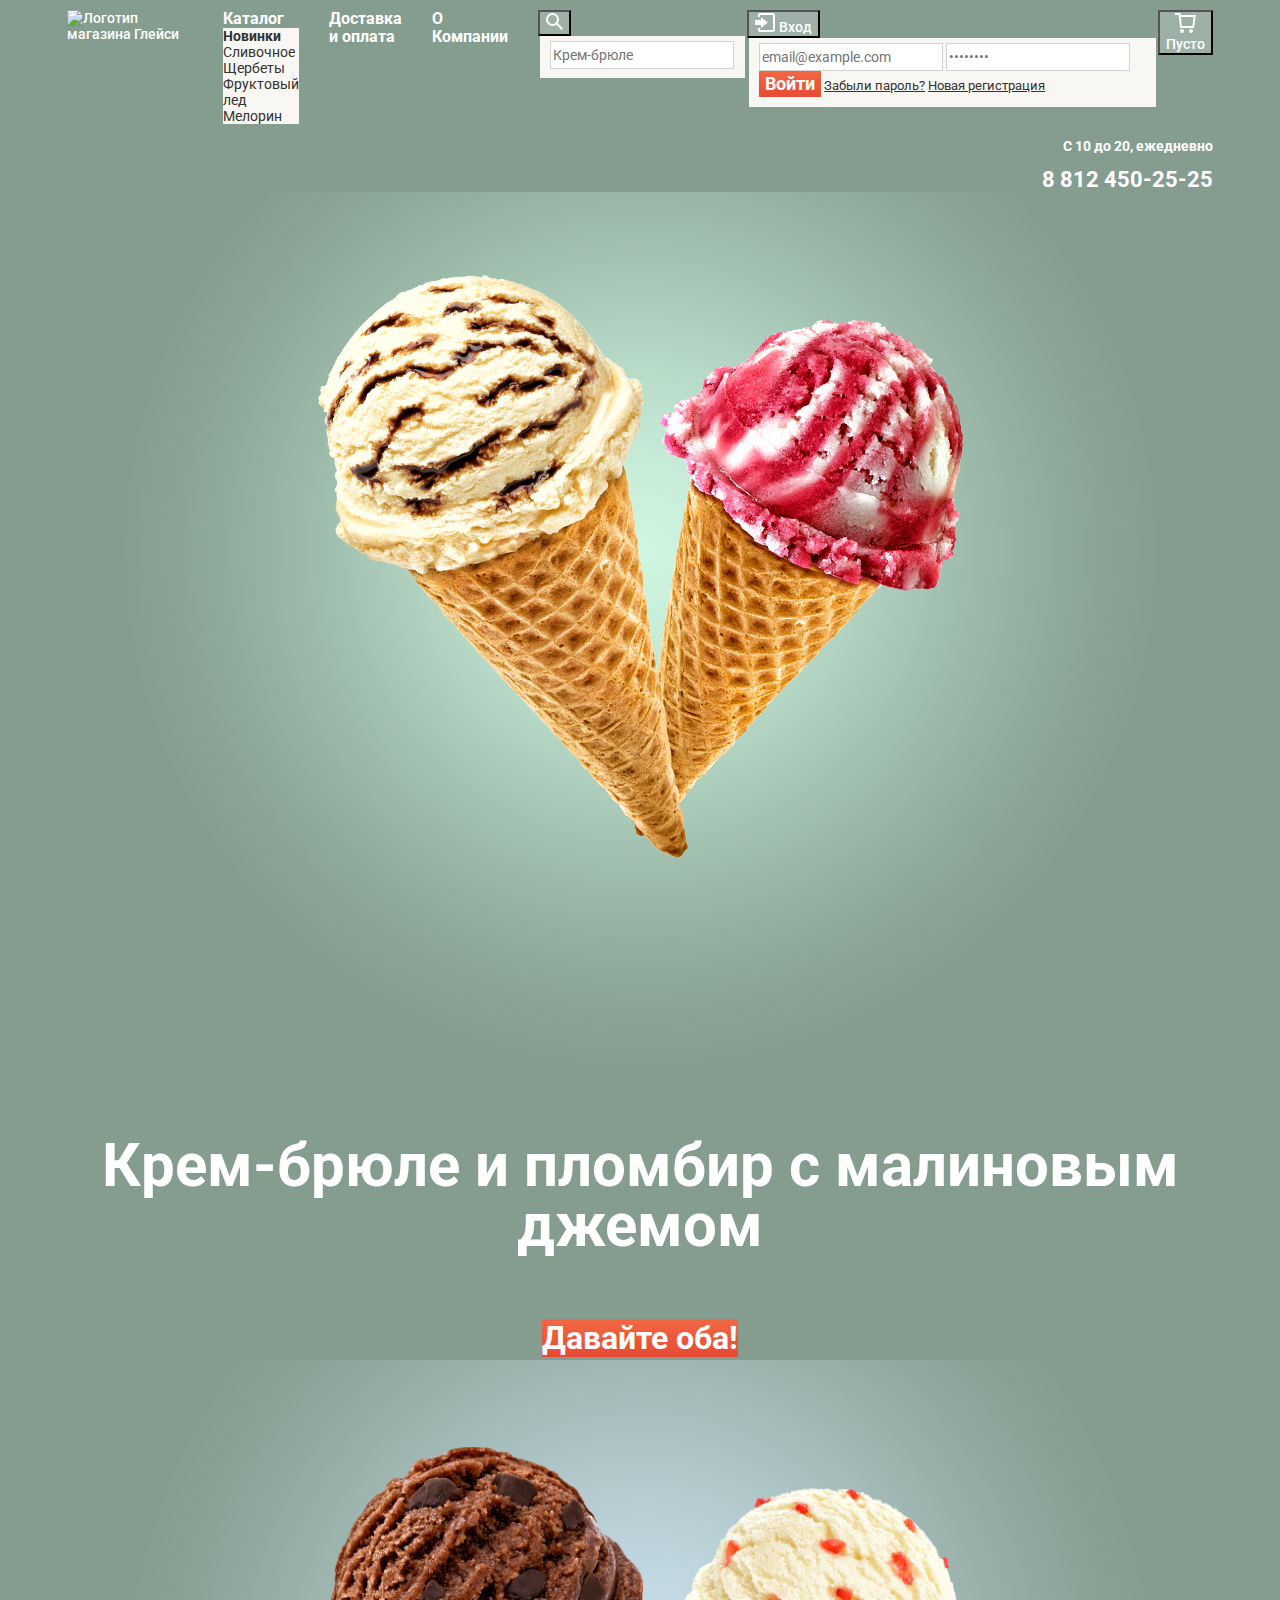
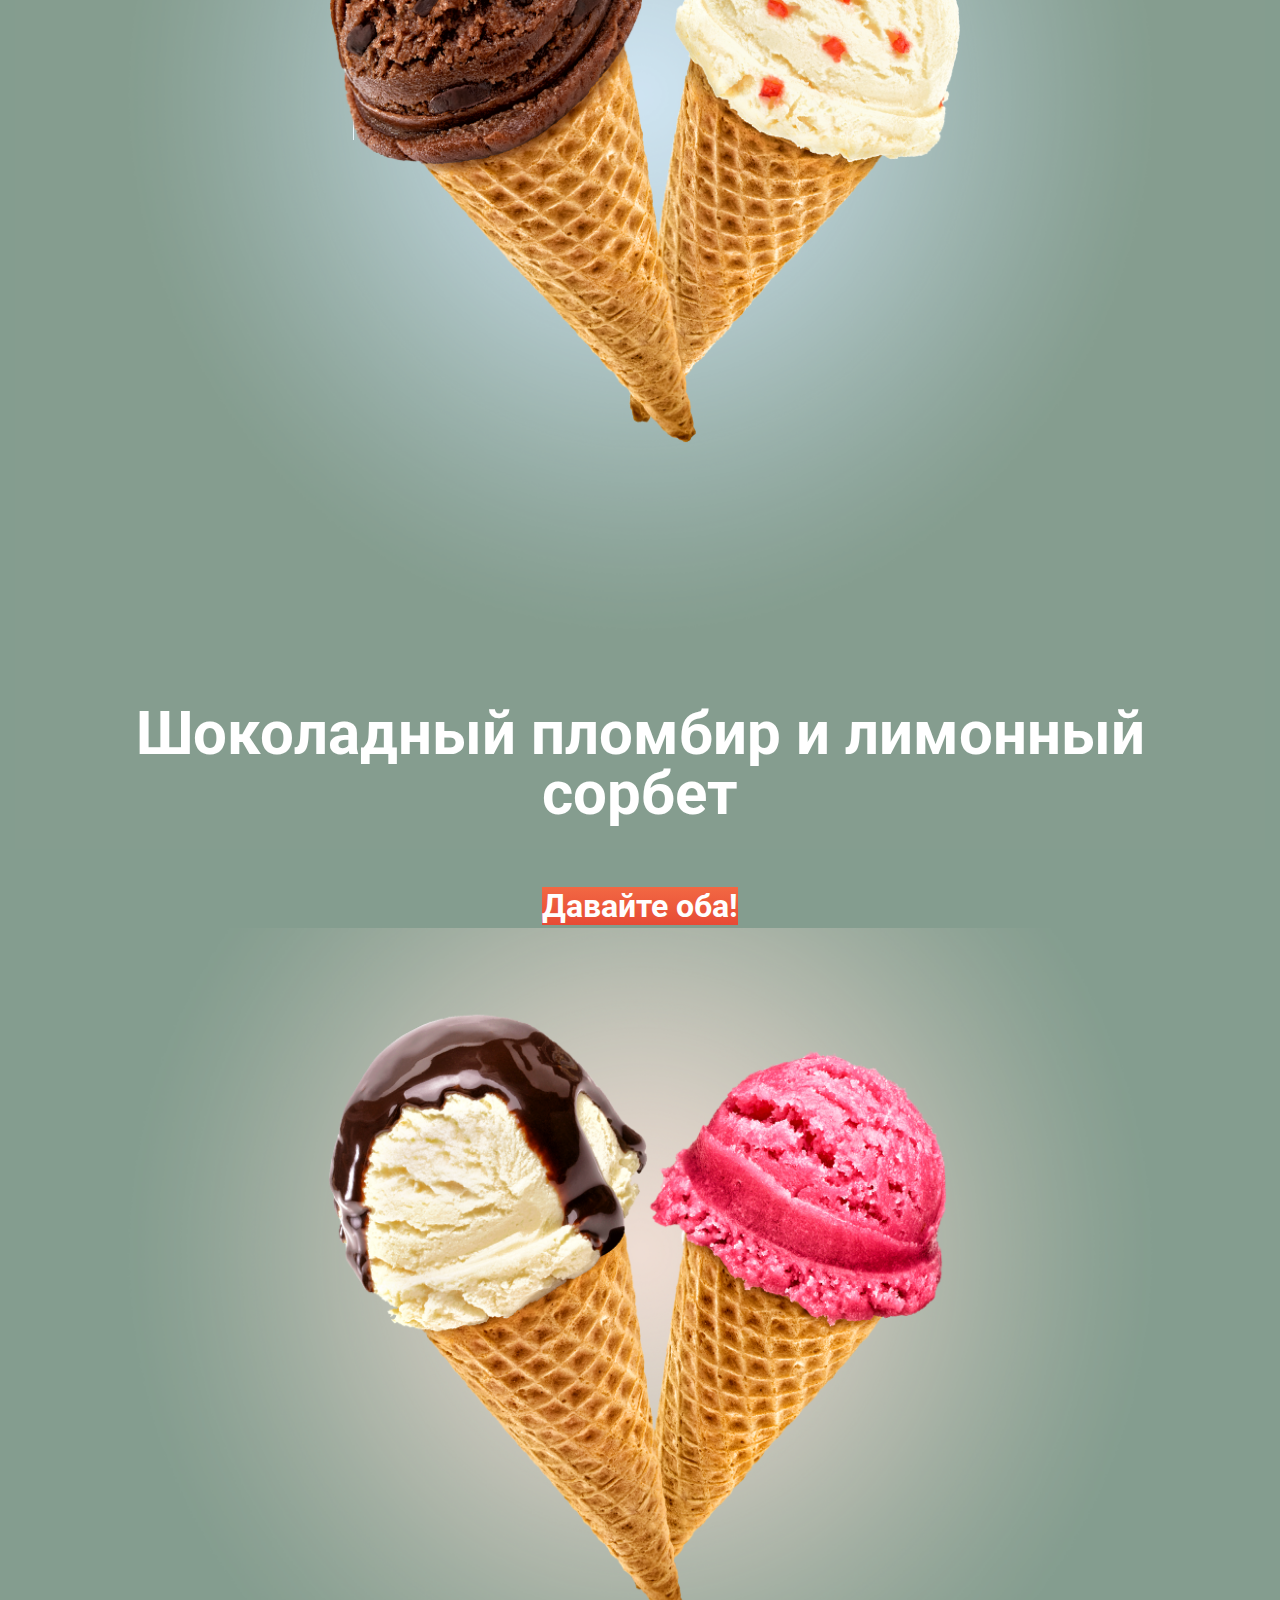
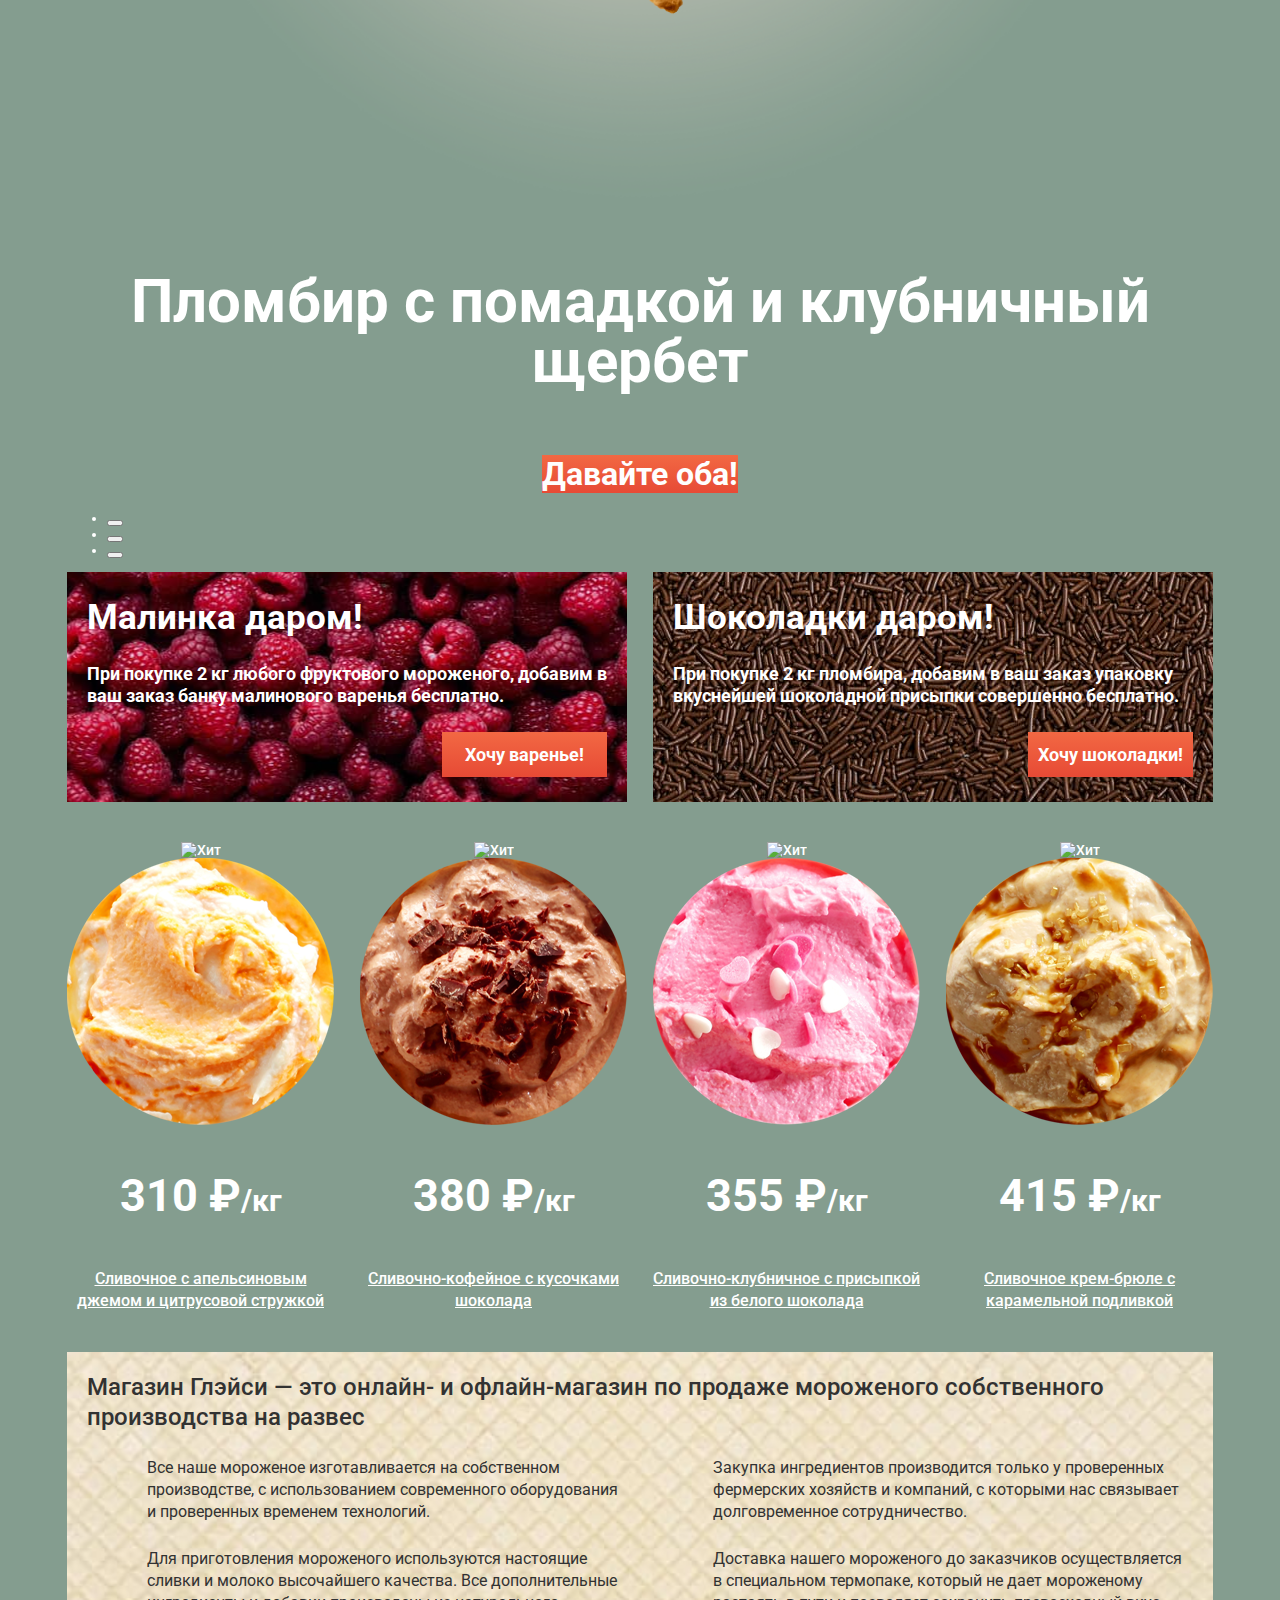
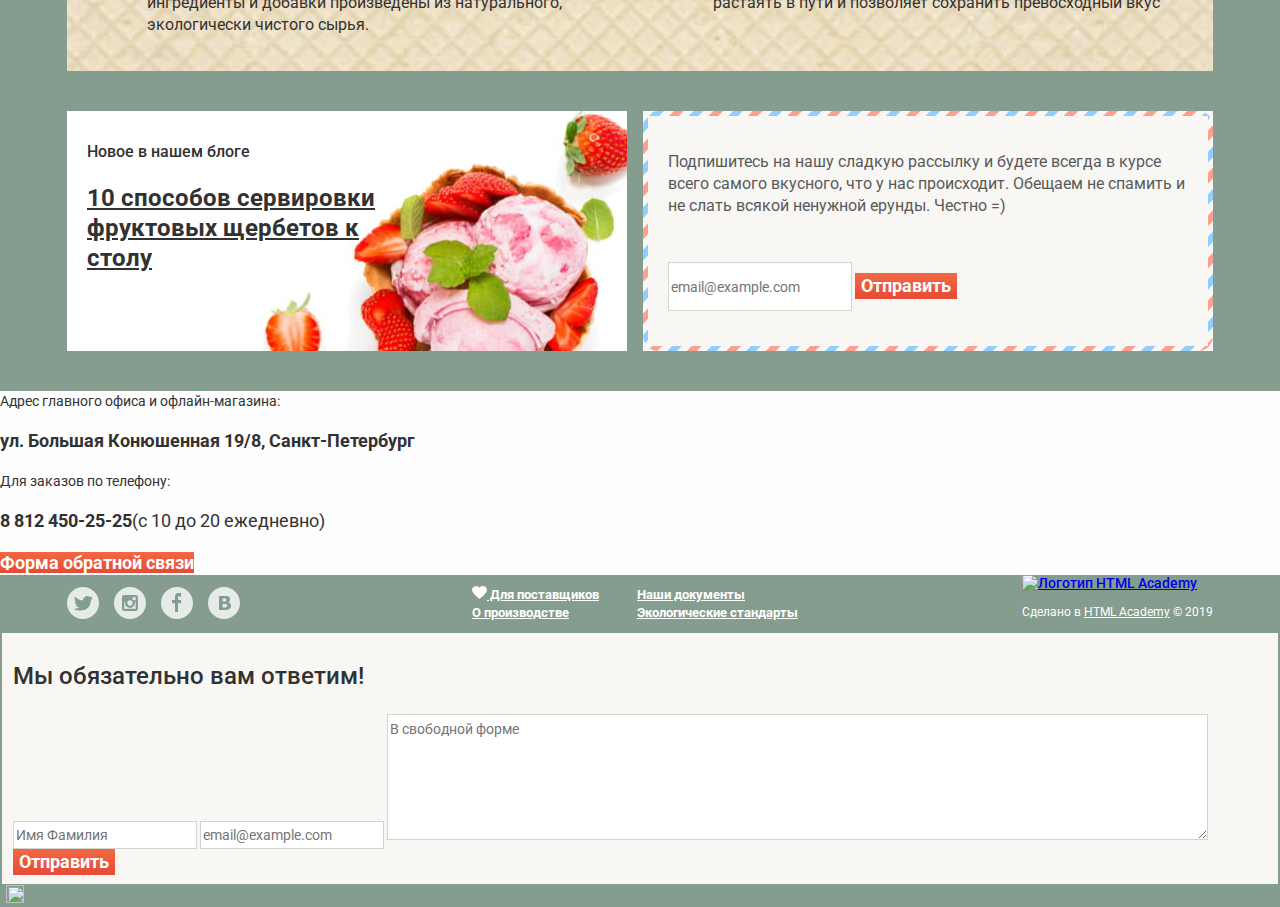
==== index.html @ 5a71f2ce "внес правки" ====
<!DOCTYPE html>
<html lang="ru">
<head>
	<meta charset="utf-8">
	<link href="https://fonts.googleapis.com/css?family=Roboto:400,500,700&display=swap&subset=cyrillic" rel="stylesheet">
	<link rel="stylesheet" href="css/normalize.css">
	<link rel="stylesheet" href="css/style.css">
	<title>GllacyShop</title>
</head>
<body>
	<header class="main-header">
		<div class="header-wrapper">
			<div class="navigation-wrapper">
				<a class="header-logo"><img src="img/svg/logo.svg" width="154" height="64" alt="Логотип магазина Глейси"></a>
				<nav class="main-navigation">
					<ul class="main-menu">
						<li class="main-menu-item">
							<a href="catalog.html">Каталог</a>
							<ul class="sub-menu">
								<li><a href="#"><b>Новинки</b></a></li>
								<li><a href="catalog.html">Сливочное</a></li>
								<li><a href="#">Щербеты</a></li>
								<li><a href="#">Фруктовый лед</a></li>
								<li><a href="#">Мелорин</a></li>
							</ul>
						</li>
						<li class="main-menu-item">
							<a href="#">Доставка и оплата</a>
						</li>
						<li class="main-menu-item">
							<a href="#">О Компании</a>
						</li>
					</ul>
					<section class="user-navigation">
						<div>
							<button class="user-button button-search" type="button" aria-label="Поиск">
								<svg width="17" height="17">
									<path d="M16.958 15.527L11.75 10.32A6.455 6.455 0 0 0 13 6.5 6.5 6.5 0 1 0 6.5 13a6.465 6.465 0 0 0 3.839-1.263l5.205 5.204 1.414-1.414zM6.5 11C4.019 11 2 8.981 2 6.5S4.019 2 6.5 2 11 4.019 11 6.5 8.981 11 6.5 11z"/>
								</svg>
							</button>
							<!-- Ховер Поиск-->
							<form class="search-form" action="gllacyshop.ru" type="post" name="search-form">
								<fieldset class="form-fieldset">
									<legend class="visually-hidden">Форма поиска</legend>
									<input class="form-input" type="search" name="search" placeholder="Крем-брюле">
								</fieldset>
							</form>
						</div>
						<div>
							<button class="user-button button-login" type="button">
								<svg width="21" height="19"><g><path d="M6 14.875L12.917 9.5 6 4.125v2.917H-.042v4.917H6z"/><path d="M18 0H5C3.9 0 3 .9 3 2v2h2V2h13v15H5v-2H3v2c0 1.1.9 2 2 2h13c1.1 0 2-.9 2-2V2c0-1.1-.9-2-2-2z"/></g></svg>
								Вход
							</button>
							<!-- Ховер Вход в личный кабинет-->
							<form class="account-form" action="gllacyshop.ru" type="post" name="account-form">
								<fieldset class="form-fieldset">
									<legend class="visually-hidden">Личный кабинет</legend>	
									<label for="user-login-lk" class="visually-hidden">Логин</label>
									<input class="form-input" type="email" name="user-login" id="user-login-lk" placeholder="email@example.com">
									<label for="user-password" class="visually-hidden">Пароль</label>
									<input class="form-input" type="password" name="password" id="user-password" placeholder="••••••••">
									<button class="button login-submit" type="submit" value="login">Войти</button>
									<a href="#" class="form-link">Забыли пароль?</a>
									<a href="#" class="form-link">Новая регистрация</a>
								</fieldset>
							</form>
						</div>
						<!-- для единообразия верстки обернул одну кнопку в див да и скорее всего эти бивы будем пользовать что бы двигать блоки -->
						<div>
							<button class="user-button button-cart" type="button">
								<svg width="21" height="20"><g><path d="M5.657 2.031L5.422 0H0v2h3.64l1.5 13h13.988l1.699-12.969H5.657zM17.372 13H6.922L5.888 4.031h12.66L17.372 13z"/><circle cx="6.984" cy="18" r="2"/><circle cx="15.984" cy="18" r="2"/></g></svg>
								Пусто
							</button>
						</div>
					</section>
				</nav>
			</div>
			<section class="schedule">
				<h2 class="visually-hidden">Режим работы и телефон магазина</h2>
				<p>С 10 до 20, ежедневно</p>
				<a href="tel:+78124502525" class="default-link">8 812 450-25-25</a>
			</section>
		</div>
	</header>
	<main>
		<div class="main-content">
			<section class="slider">
				<h2 class="visually-hidden">Слайдер с акциями</h2>
				<div class="slider-item">
					<img src="img/ice-cream-jam.png" width="1045" height="881" alt="Фото мороженного">
					<p>Крем-брюле и пломбир с малиновым джемом</p>
					<a class="button" href="#">Давайте оба!</a>				
				</div>
				<div class="slider-item">
					<img src="img/ice-cream-chocolate.png" width="1045" height="881" alt="Фото мороженного">
					<p>Шоколадный пломбир и лимонный сорбет </p>
					<a class="button" href="#">Давайте оба!</a>				
				</div>
				<div class="slider-item">
					<img src="img/ice-cream-sherbet.png" width="1045" height="881" alt="Фото мороженного">
					<p>Пломбир с помадкой и клубничный щербет</p>
					<a class="button" href="#">Давайте оба!</a>				
				</div>
				<ul>
					<li><button type="button"></button></li>
					<li><button type="button"></button></li>
					<li><button type="button"></button></li>
				</ul>
			</section>
			<!-- это тоже получается усложнение кода и лучше разделить на разные классы на случай если мне надо будет обращаться к каждому section отдельно или так можжно сотавлять?-->
			<section class="column">
				<h2 class="visually-hidden">Акции</h2>
				<article class="promotion raspberry">
					<h3>Малинка даром!</h3>
					<p>При покупке 2 кг любого фруктового мороженого, добавим в ваш заказ банку малинового варенья бесплатно.</p>
					<a class="button" href="#">Хочу варенье!</a>
				</article>
				<article class="promotion choco">
					<h3>Шоколадки даром!</h3>
					<p>При покупке 2 кг пломбира, добавим в ваш заказ упаковку вкуснейшей шоколадной присыпки совершенно бесплатно.</p>
					<a class="button" href="#">Хочу шоколадки!</a>
				</article>
			</section>
			<!-- это тоже получается усложнение кода и лучше разделить на разные классы на случай если мне надо будет обращаться к каждому section отдельно или так можжно сотавлять? я имею ввиду class="column" он там еще повторяется по коду в нескольких секциях-->
			<section class="column">
				<h2 class="visually-hidden">Хит продаж</h2>
				<article class="products-item">
					<img src="img/svg/hit.svg" width="61" height="61" alt="Хит">
					<img src="img/ice-cream-orange.png" width="267" height="267" alt="Фото мороженного">
					<p>310 ₽<span>/кг</span></p>
					<a href="#" class="default-link">Сливочное с апельсиновым джемом и цитрусовой стружкой</a>
					<a class="button products-button" href="#">Быстрый просмотр</a>
				</article>
				<article class="products-item">
					<img src="img/svg/hit.svg" width="61" height="61" alt="Хит">
					<img src="img/ice-cream-choco.png" width="267" height="267" alt="Фото мороженного">
					<p>380 ₽<span>/кг</span></p>
					<a href="#" class="default-link">Сливочно-кофейное с кусочками шоколада</a>
					<a class="button products-button" href="#">Быстрый просмотр</a>
				</article>
				<article class="products-item">
					<img src="img/svg/hit.svg" width="61" height="61" alt="Хит">
					<img src="img/ice-cream-strawberry.png" width="267" height="267" alt="Фото мороженного">
					<p>355 ₽<span>/кг</span></p>
					<a href="#" class="default-link">Сливочно-клубничное с присыпкой из белого шоколада</a>
					<a class="button products-button" href="#">Быстрый просмотр</a>
				</article>
				<article class="products-item">
					<img src="img/svg/hit.svg" width="61" height="61" alt="Хит">
					<img src="img/ice-cream-caramel.png" width="267" height="267" alt="Фото мороженного">
					<p>415 ₽<span>/кг</span></p>
					<a href="#" class="default-link">Сливочное крем-брюле с карамельной подливкой</a>
					<a class="button products-button" href="#">Быстрый просмотр</a>
				</article>
			</section>
			<section class="advantages">
				<h1 class="visually-hidden">Преимущества магазина</h1>
				<p>Магазин Глэйси — это онлайн- и офлайн-магазин по продаже мороженого собственного производства на развес</p>
				<ul class="advantages-list wrapper">
					<li class="advantages-item ice-cream">
						<p>Все наше мороженое изготавливается на собственном производстве, с использованием современного оборудования и проверенных временем технологий.</p>
					</li>
					<li class="advantages-item cow">
						<p>Закупка ингредиентов  производится только у проверенных фермерских хозяйств и компаний, с которыми нас связывает долговременное сотрудничество.</p>
					</li>
					<li class="advantages-item eco">
						<p>Для приготовления мороженого используются настоящие сливки и молоко высочайшего качества. Все дополнительные ингредиенты и добавки произведены из натурального, экологически чистого сырья.</p>
					</li>				
					<li class="advantages-item thermometer">
						<p>Доставка нашего мороженого до заказчиков осуществляется в специальном термопаке, который не дает мороженому растаять в пути и позволяет сохранить превосходный вкус</p>
					</li>
				</ul>
			</section>		
			<section class="column">
				<article class="new-in-blog">
					<h2>Новое в нашем блоге</h2>
					<a href="#">10 способов сервировки фруктовых щербетов к столу</a>
				</article>
				<article class="subscribe">
					<h2 class="visually-hidden">Рассылка</h2>
					<p>Подпишитесь на нашу сладкую рассылку и будете всегда в курсе всего самого вкусного, что у нас происходит. Обещаем не спамить и не слать всякой ненужной ерунды. Честно =)</p>
					<form action="gllacyshop.ru" type="post">				
						<label for="email" class="visually-hidden">Введите Ваш e-mail</label>
						<input class="form-input" type="email" id="email" placeholder="email@example.com">
						<button class="button button-subscribe" type="submit" value="subscribe">Отправить</button>
					</form>
				</article>
			</section>
		</div>
		<section class="map">
			<div class="address">				
				<h2>Адрес главного офиса и офлайн-магазина:</h2>
				<p>ул. Большая Конюшенная 19/8, Санкт-Петербург</p>
				<h2>Для заказов по телефону:</h2>
				<p><a class="addres-tel" href="tel:+78124502525">8 812 450-25-25</a><span>(с 10 до 20 ежедневно)</span></p>
				<a class="button" href="#">Форма обратной связи</a>				
			</div>
		</section>		
	</main>
	<footer class="main-footer">
		<div class="footer-content">
			<ul class="social-network">
				<li>
					<a href="#" aria-label="Ссылка на twitter магазина Gllacy">
						<svg width="32" height="32"><path d="M16 0C7.164 0 0 7.164 0 16c0 8.837 7.164 16 16 16 8.837 0 16-7.163 16-16 0-8.836-7.163-16-16-16zm7.944 12.809c-.251 6.516-3.463 10.832-10.992 10.702h-.486c-.447 0-4.543-.443-5.344-1.823 2.479.19 4.247-.406 5.12-1.136-1.048-.289-2.923-.461-3.251-2.848.384.104.618.221 1.299.113-1.307-.824-2.758-1.519-2.679-3.643.311.317 1.164.518 1.46.457-.768-.233-2.149-3.244-.974-4.781 1.984 1.79 4.075 3.482 7.804 3.643.227-2.214 1.24-3.699 3.168-4.325 1.84-.479 3.255.26 3.901 1.138.737-.224 1.453-.466 2.193-.685-.004.833-.569 1.463-.935 1.709.747.165 1.423-.475 1.423-.475-.184.963-1.094 1.725-1.707 1.954z"/></svg>
					</a>
				</li>
				<li>
					<a href="#" aria-label="Ссылка на instagram магазина Gllacy">
						<svg width="32" height="32"><g><path d="M20.916 16a4.938 4.938 0 1 1-9.877 0c0-.394.051-.773.138-1.14h-.897v6.838h11.396V14.86h-.897c.086.367.137.746.137 1.14z"/><path d="M15.978 18.659c1.466 0 2.659-1.193 2.659-2.659s-1.193-2.659-2.659-2.659c-1.466 0-2.659 1.193-2.659 2.659s1.192 2.659 2.659 2.659zM18.637 10.302h3.039v3.039h-3.039z"/><path d="M16 0C7.164 0 0 7.164 0 16c0 8.837 7.164 16 16 16 8.837 0 16-7.163 16-16 0-8.836-7.163-16-16-16zm7.955 21.698a2.285 2.285 0 0 1-2.279 2.279H10.279A2.285 2.285 0 0 1 8 21.698V10.302a2.286 2.286 0 0 1 2.279-2.279h11.396a2.286 2.286 0 0 1 2.279 2.279v11.396z"/></g></svg>
					</a>
				</li>
				<li>
					<a href="#" aria-label="Ссылка на facebook магазина Gllacy">
						<svg width="32" height="32"><path d="M16 0C7.164 0 0 7.163 0 16s7.164 16 16 16c8.837 0 16-7.164 16-16S24.837 0 16 0zm4.062 9.455h-3.021v3.444h3.021v3.445h-3.021v8.61H14.02v-8.61H11v-3.445h3.021V9.455c0-1.902 1.353-3.445 3.021-3.445h3.021v3.445z"/></svg>
					</a>
				</li>
				<li>
					<a href="#" aria-label="Ссылка на VK магазина Gllacy">
						<svg width="32" height="32"><g><path d="M16.637 14.495c.402-.019.719-.082.951-.188.326-.145.54-.33.641-.559.101-.229.15-.496.15-.797 0-.232-.058-.465-.174-.697-.116-.232-.322-.405-.617-.517-.264-.1-.592-.155-.984-.165a76.242 76.242 0 0 0-1.652-.014h-.339v2.965h.565c.571 0 1.057-.009 1.459-.028zM18.118 17.084c-.282-.081-.672-.125-1.166-.132a127.97 127.97 0 0 0-1.55-.009h-.79v3.493h.264c1.014 0 1.74-.003 2.18-.009a3.2 3.2 0 0 0 1.212-.245c.377-.157.633-.364.774-.625s.214-.562.214-.9c0-.446-.088-.788-.261-1.03-.17-.241-.464-.423-.877-.543z"/><path d="M16 0C7.164 0 0 7.164 0 16c0 8.837 7.164 16 16 16 8.837 0 16-7.163 16-16 0-8.836-7.163-16-16-16zm6.602 20.531a3.73 3.73 0 0 1-1.124 1.327c-.552.415-1.161.71-1.823.886s-1.501.264-2.519.264h-6.121V8.987h5.443c1.13 0 1.957.038 2.48.113a5.126 5.126 0 0 1 1.561.5c.533.27.929.632 1.189 1.087.26.455.392.975.392 1.558 0 .678-.179 1.278-.536 1.795-.358.518-.863.92-1.517 1.208v.075c.917.182 1.642.559 2.179 1.13.537.571.807 1.325.807 2.261 0 .678-.138 1.283-.411 1.817z"/></g></svg>
					</a>
				</li>
			</ul>		
			<ul class="footer-menu">
				<li>
					<a href="#" class="default-link">
						<svg width="15" height="13"><path d="M10.799 0c-1.35 0-2.551.65-3.3 1.661A4.097 4.097 0 0 0 4.199 0C1.875 0 0 1.806 0 4.044 0 7.223 7.499 13 7.499 13s7.499-5.777 7.499-8.956C14.998 1.806 13.123 0 10.799 0z"/></svg>
						Для поставщиков
					</a>
				</li>
				<li>
					<a href="#" class="default-link">Наши документы</a>
				</li>
				<li>
					<a href="#" class="default-link">О производстве</a>
				</li>
				<li>
					<a href="#" class="default-link">Экологические стандарты</a>
				</li>
			</ul>		
			<div class="copyright">
				<a href="https://htmlacademy.ru/intensive/htmlcss" aria-label="Ссылка на интенсивный курс HTML Academy"><img src="img/svg/logo-htmlacademy.svg" alt="Логотип HTML Academy" width="108" height="39"></a>
				<p>Сделано в <u>HTML Academy</u> © 2019</p>
			</div>
		</div>
	</footer>
	<div class="modal">
		<!-- модальное окно Формы обратной связи-->
		<form action="gllacyshop.ru" type="post">
			<fieldset class="form-fieldset">
				<legend class="visually-hidden">Форма обратной связи</legend>
				<p>Мы обязательно вам ответим!</p>
				<label for="user-name" class="visually-hidden">Ваше имя и фамилия</label>
				<input class="form-input" type="text" name="name" id="user-name" placeholder="Имя Фамилия">
				<label for="user-email" class="visually-hidden">Ваш e-mail</label>
				<input class="form-input" type="email" name="email" id="user-email" placeholder="email@example.com">
				<label for="user-text" class="visually-hidden">Ваш вопрос или пожелание в свободной форме</label>
				<textarea class="form-input" name="text" id="user-text" cols="100" rows="5" placeholder="В свободной форме"></textarea>
				<button class="button modal-send" type="submit" value="send">Отправить</button>
			</fieldset>			
		</form>
		<button class="modal-close" type="button" aria-label="Кнопка закрыть"><img src="img/svg/cross-big.svg" width="18" height="18" alt=""></button>
	</div>
</body>
</html>
---- css/style.css ----
body {
  min-width: 1200px;
  margin: 0;
  padding: 0;

  font-family: "Roboto", Arial, sans-serif;
  font-size: 14px;
  font-weight: 500;
  line-height: 16px;
  color: #ffffff;

  background-color: #849d8f;
  background-image: url("../img/background-jam.jpg");
  background-position: top center;
  background-repeat: no-repeat;
}

/*этот класс унас на всем что выглядит как красная кнопка*/
.button{
  font-size: 18px;
  font-weight: 700;
  line-height: 24px;
  color: #fefefe;

  text-decoration: none;

  background-image: linear-gradient(to top, #e74a35 0%, #f26843 100%);
  border: none;

  cursor: pointer;
}

.button:hover,
.button:focus{
  background-color: #fff;
  background-image: linear-gradient(to top, rgba(231, 74, 53, 0.8) 0%, rgba(242, 104, 67, 0.8) 100%);

}

.button:active{
  background-color: #fff;
  background-image: linear-gradient(to top, rgba(231, 74, 53, 0.93) 0%, rgba(242, 104, 67, 0.93) 100%);
}

/*hover и focuse всех ссылок по умолчанию*/
.default-link:hover,
.default-link:focus,
.default-link:active{
  color: #ffbc9e;
  fill: #ffbc9e;

  outline: none;
}

/*класс скрывающий эллементы*/
.visually-hidden {
  position: absolute;
  clip: rect(0 0 0 0);
  width: 1px;
  height: 1px;
  margin: -1px;
}

.column{
  display: flex;
  justify-content: space-between;
  margin-bottom: 40px;
}

      /*HEADER*/
/*основная навигация*/
/*current будет вешаться на элемент JSом видимо
нужен для подсветки ссылки на 
ту страницу на котрой мы находимся*/
.current {
  background-color: #d07058;
}

.main-header{
  margin-top: 10px;
}

.header-wrapper{
  display: flex;
  flex-direction: column;

  width: 1146px;
  margin: 0 auto;
  padding: 0 27px;
}

.navigation-wrapper{
  display: flex;
}

.header-logo{
  margin-right: 24px;
}

.main-navigation{
  display: flex;
  flex-grow: 1;
  justify-content: space-between;
}

.main-navigation ul{
  margin: 0;
  padding: 0;

  list-style: none;
}

.main-menu{
  display: flex;
}

.main-menu-item{
  margin-right: 30px;
}
/*display: block поставил что бы весь ли стал ссылкой
и было видно работают ховеры с фокусом или нет*/
.main-menu a{
  display: block;
  font-size: 16px;
  font-weight: 700;
  line-height: 18px;
  color: #ffffff;

  text-decoration: none;
}

.main-menu a:hover,
.main-menu a:focus{
  color: #323232;

  background-color: #f7f6f3;

  outline: none;
}

.main-menu a:active{
  color: #323232;

  background-color: #ededed;
}

.sub-menu{
  background-color: #f8f7f4;
}

.sub-menu a{
  font-size: 14px;
  font-weight: 400;
  line-height: 16px;
  color: #323232;
}

.sub-menu a:hover,
.sub-menu a:focus{
  background-color: #fbded7;

  outline: none;
}

.sub-menu a:active{
  background-color: #f6b5a5;
}

/*user-navigation*/
.user-navigation{
  display: flex;
  justify-content: flex-end;
}

/*у всех кнопок в секции с классом user-navigation один шрифт,
цвет шрифта, одинаковый бекгранунд ховер и т.д.*/
.user-button{
  font-size: 14px;
  font-weight: 500;
  line-height: 16px;
  color: #ffffff;

  background-color: rgba(255, 255, 255, 0.2);
  fill: #ffffff; 
}

.user-button:hover,
.user-button:hover{
  color: #323232;

  background-color: #f8f7f4;
  fill: #323232;
}

.user-button:active{
  color: #323232;

  background-color: #ededed;
}

/*корзина*/
.delete-item{
  background-color: transparent;
  background-image: url("../img/svg/cross-small.svg");
  background-position: center;
  background-repeat: no-repeat;
  background-size: 11px 11px;
  border: none;

  cursor: pointer;
}
.cart-text{
  font-size: 13px;
  font-weight: 400;
  line-height: 16px;
  color: #323232;

  border:none;
  background-color: transparent; 
  -ms-appearance: none;
  -webkit-appearance: none;
  appearance: none;
  -moz-appearance:textfield;  
}

.cart-price{
  color: #999999;
}

.cart-form p{
  font-size: 15px;
  font-weight: 700;
  line-height: 18px;
  color: #323232;
}

.schedule{
  text-align: end;
}
.schedule p{
  font-size: 14px;
  font-weight: 700;
  line-height: 16px;
}

.schedule a{
  font-size: 22px;
  font-weight: 700;
  line-height: 24px;
  color: #ffffff;

  text-decoration: none;
}

/*form input textarea*/
.form-fieldset{
  background-color: #f8f7f4;
  border: none;
}

.form-input{
  font-size: 14px;
  font-weight: 400;
  line-height: 24px;
  color: #999999;

  background-color: #ffffff;
  border: 1px solid #d3d3d2;
}

.form-input:hover{
  border: 2px solid rgba(154, 154, 154, 0.52);
}

.form-input:focus{
  border: 2px solid rgba(46, 136, 228, 0.52);
}

/*ссылки на форме входа в личный кабинет*/ 
.form-link{
  font-size: 13px;
  font-weight: 400;
  line-height: 24px;
  color: #323232;
}
      /*КОНЕЦ HEADER*/
      
      /*MAIN*/
.main-content{
  width: 1146px;
  margin: 0 auto;
  padding: 0 27px;
}
/*блок slider*/
.slider-item{
  text-align: center;
}

.slider-item p{
  font-size: 60px;
  font-weight: 700;
  line-height: 60px;
}
.slider-item a{
  font-size: 32px;
  font-weight: 700;
  line-height: 44px;

  text-decoration: none;
}

/*блок акция*/
.promotion{
  display: flex;
  flex-direction: column;
  width: 520px;
  padding: 25px 20px;
}

.promotion .button{
  display: block;
  align-self: flex-end;
  width: 165px;
  height: 45px;
  margin-top: 25px;

  text-align: center;
  line-height: 45px;
  text-decoration: none;
}


.promotion h3{
  margin: 0;
  margin-bottom: 25px;

  font-size: 35px;
  font-weight: 700;
  line-height: 41px;
}

.promotion p{
  margin: 0;

  font-size: 18px;
  font-weight: 700;
  line-height: 22px;
}

.raspberry{
  background-color: #9d0532;
  background-image: url("../img/background-raspberry.jpg");
  background-position: center;
  background-repeat: no-repeat;
}

.choco{
  background-color: #412211;
  background-image: url("../img/background-choco.jpg");
  background-position: center;
  background-repeat: no-repeat;
}

/*блок хит*/

/*блок преимущества*/
.advantages{
  padding: 20px;
  margin-bottom: 40px;

  color: #323232;

  background-color: #ebdcbc;
  background-image: url("../img/background-waffle.jpg");
  background-size: cover;
  background-position: center;
  background-repeat: no-repeat;
}

.advantages p{
  margin: 0;
  margin-bottom: 15px;
  font-size: 24px;
  font-weight: 500;
  line-height: 30px;
}

.advantages-list{
  display: flex;
  margin: 0;
  padding: 0;
  justify-content: space-between;
  flex-wrap: wrap;

  list-style: none;
}
.advantages-item{
  width: 540px;
}

.advantages-item p{
  margin-left: 60px;
  padding-top: 10px;
  font-size: 16px;
  font-weight: 400;
  line-height: 22px;
}

.ice-cream{
  background-image: url("../img/svg/ice-cream.svg");
  background-position: left top;
  background-repeat: no-repeat;
  -webkit-background-size: 49px 49px;
  background-size: 49px 49px;
}

.eco{
  background-image: url("../img/svg/eco.svg");
  background-position: left top;
  background-repeat: no-repeat;
  -webkit-background-size: 49px 49px;
  background-size: 49px 49px;
}

.cow{
  background-image: url("../img/svg/cow.svg");
  background-position: left top;
  background-repeat: no-repeat;
  -webkit-background-size: 49px 49px;
  background-size: 49px 49px;
}

.thermometer{
  background-image: url("../img/svg/thermometer.svg");
  background-position: left top;
  background-repeat: no-repeat;
  -webkit-background-size: 49px 49px;
  background-size: 49px 49px;
}

/*блок новое в блоге+рассылка
(обединил потому что они составляют один блок)*/
.new-in-blog{
  width: 520px;
  padding: 25px 20px;
  padding-top: 30px;

  background-color: #ffffff;
  background-image: url("../img/background-strawberry.jpg");
  background-position: 20% 35%;
  background-repeat: no-repeat;
}

.new-in-blog h2{
  margin: 0;
  margin-bottom: 20px;

  font-size: 16px;
  font-weight: 500;
  line-height: 22px;
  color: #323232;
}
/*не придумаллучше способа ограничить длинну 
текста в ссылке кроме как сделать ее блочной
теперь по ней можно кликнуть дажетам где  текста
нет в последней строке. второй вариант засунуть 
h2 и a обернуть в див и его укоротить, но неуверен 
как лучше делать поэтому оставлю пока так*/
.new-in-blog a{
  display: block;
  width: 60%;

  font-size: 24px;
  font-weight: 700;
  line-height: 30px;
  color: #323232;
}

.subscribe{
  width: 520px;
  padding-left: 20px;
  padding-right: 20px;
  padding-top: 35px;
  padding-bottom: 35px;

  border: 5px solid #92cdff;
  border-image-source: url("../img/svg/background-post.svg");
  border-image-slice: 5;
  border-image-repeat: round;
  background-color: #f8f7f4;
  background-image: url("../img/background-postal.png");
  background-position: center;
  background-size: 100% auto;
  background-repeat: no-repeat;
}

.subscribe p{
  margin: 0;

  font-size: 16px;
  font-weight: 400;
  line-height: 22px;
  color: #5a5a5a;
}

.subscribe .form-input{
  margin-top: 45px;
  height: 45px;
}
/*блок с картой*/
.map{
  background-image: 
    url("../img/svg/pin.svg"),
    url("../img/map.jpg");
  /*маркер выставлю когда размеры блока будут*/
  background-position: 
    center center,
    center center;
  background-repeat:
    no-repeat,
    no-repeat;
  -webkit-background-size:
    80px 140px, 
    auto auto;
  background-size:
    80px 140px, 
    auto auto;
}

.address{
  background-color: #fefefe;
}

.address h2{
  font-size: 14px;
  font-weight: 400;
  line-height: 20px;
  color: #323232;
}

.address p{
  font-size: 18px;
  font-weight: 700;
  line-height: 24px;
  color: #323232;
}

.address span{
  font-weight: 400;
}

.addres-tel{
  font-size: 18px;
  font-weight: 700;
  line-height: 24px;
  color: #323232;

  text-decoration: none;
}

/*хлбные крошки*/
.breadcrumb-menu{
  list-style: none;
}

.breadcrumb-menu a{
  font-size: 14px;
  font-weight: 400;
  line-height: 16px;
  color: #ffffff;
}

/*название текущего раздела каталога*/
.catalog h1{
  font-size: 35px;
  font-weight: 700;
  line-height: 41px;
}

/*фильтры каталога
я потом доделаю стилизацию всего это добра когда уже
сетки построим и так далее
.filters fieldset{
  border: none;
  background-color: rgba(255, 255, 255, 0.2);
}
.filters legend{
  font-size: 14px;
  font-weight: 500;
  line-height: 16px;
}

.sort{
  font-size: 16px;
  font-weight: 500;
  line-height: 18px;
  color: #ffffff;

  border: none;
  background-color: transparent;

  -ms-appearance: none;
  appearance: none!important;
  -moz-appearance: none;
  -webkit-appearance: none;
}

.sort::-ms-expand{
  display: none;
}

.filter-sort::after{
  content: "▼";
  font-size: 16px;
  line-height: 18px;
  color: #ffffff;
}

.sort option{
  font-size: 14px;
  font-weight: 400;
  line-height: 16px;
  color: #323232;
}

.filter-cost p{
  font-size: 14px;
  font-weight: 500;
  line-height: 16px;
  color: #ffffff;
}
.filter-cost input{
  font-size: 14px;
  font-weight: 500;
  line-height: 16px;
  color: #ffffff;

  border: none;
  background-color: transparent;

  -moz-appearance: textfield;
}

.filter-cost input::-webkit-outer-spin-button,
.filter-cost input::-webkit-inner-spin-button {
  -webkit-appearance: none;
  appearance: none;
  margin: 0;
}

.range-button{
  background-color: transparent;
  border: none;
}

.filter-fatness label{
  font-size: 16px;
  font-weight: 500;
  line-height: 18px;
}

.filter-fatness input{
  font-size: 20px;
}*/
/*блок с товарами*/
.products-item{
  width: 267px;
  text-align: center;
}

.products-item p{
  font-size: 45px;
  font-weight: 700;
  line-height: 45px;
}

.products-item span{
  font-size: 30px;
}

.products-item a{
  font-size: 16px;
  font-weight: 500;
  line-height: 22px;
  color: #ffffff;
}

.products-button{
  display: none;

  font-size: 18px;
}

.products-item:hover{
  background-color: rgba(248, 247, 244, 0.2);
}

.products-item:hover .products-button{
  display: block
}

/*блок со страницами каталога*/
.button-navigation{
  background-color: transparent;
  border: none;
  fill: #ffffff;

  cursor: pointer;
}

/* класс через JS будет вешаться если 
мы находимся на первой или последней странице*/
.catalog-navigation .disabled{
  fill: #9db1a5;
}

.catalog-navigation ul{
  list-style: none;
}

.catalog-navigation a{
  font-size: 16px;
  font-weight: 500;
  line-height: 18px;
  color: #ffffff;

  text-decoration: none;
}

.catalog-navigation a:hover{
  background-color: #9db1a5;
}

.catalog-navigation a.active{
  color: #323232;
  background-color: #ffffff;
}
      /*КОНЕЦ MAIN*/

      /*FOOTER*/
.footer-content{
  display: flex;
  padding-top: 20px;
  justify-content: space-between;

  width: 1146px;
  margin: 0 auto;
  padding: 0 27px;
}

.main-footer ul{
  margin: 0;
  padding: 0;
  list-style: none;
}

/*соцсети*/
.social-network{
  display: flex;
  width: 185px;
}
.social-network li{
  margin-right: 15px;
  margin-top: auto;
  margin-bottom: auto;
}

/*обводку для соц сетей не знаю как сделать.
у меня через бордер радиус почему то блок
не круглым а овальным становится*/
.social-network a,
.social-network a:active{
  fill: #e6ebe9;
}

.social-network a:hover{
  fill: #ffffff;
}

.footer-menu{
  display: flex;
  width: 330px;
  flex-wrap: wrap;
  align-content: center;
}

.footer-menu li{
  width: 50%;
}

.footer-menu a{
  font-size: 13px;
  font-weight: 700;
  line-height: 18px;
  color: #ffffff;
  fill: #ffffff;
}

.copyright p{
  font-size: 12px;
  font-weight: 400;
  line-height: 18px;
}
      /*КОНЕЦ FOOTER*/

      /*МОДАЛЬНОЕ ОКНО*/
.modal p{
  font-size: 24px;
  font-weight: 500;
  line-height: 28px;
  color: #323232;
}

.modal-close{
  background-color: transparent;
  border: none;
}

.modal-close:hover{
  cursor: pointer;
}
      /*КОНЕЦ МОДАЛЬНОЕ ОКНО*/
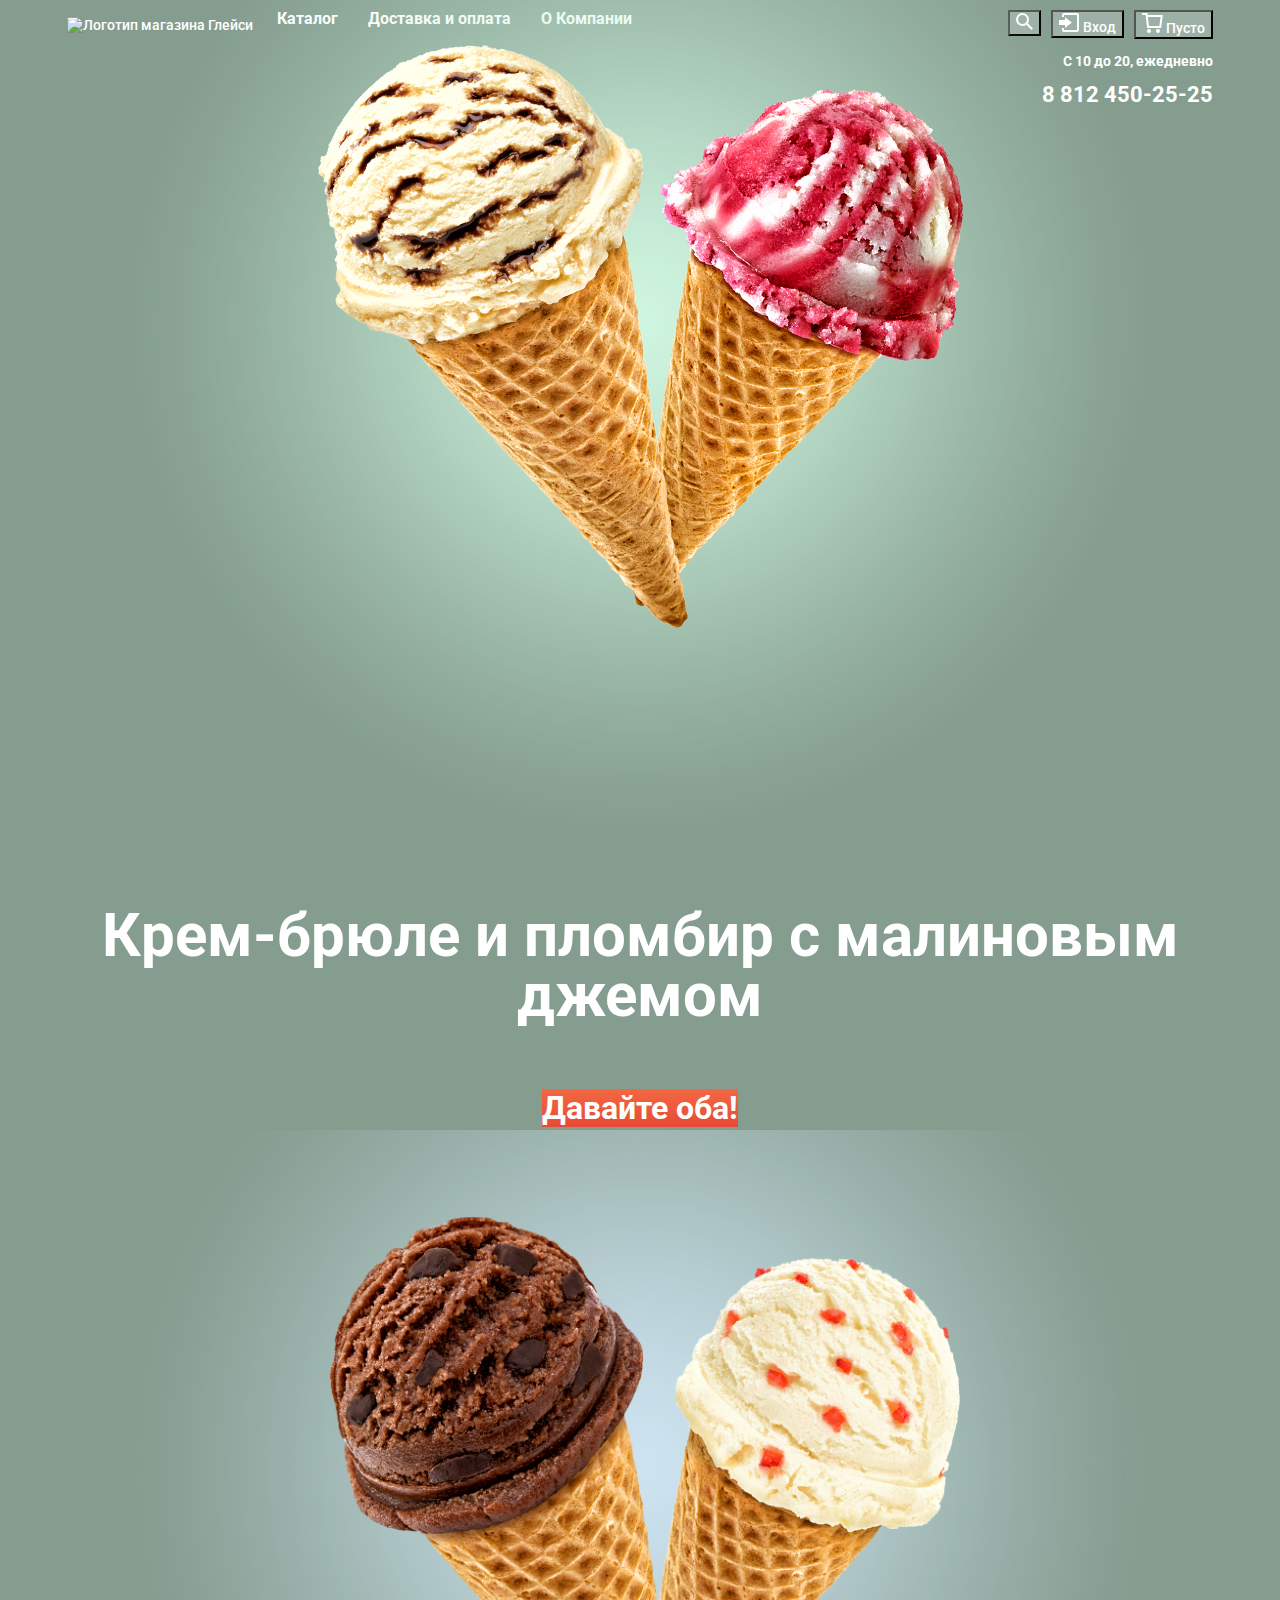
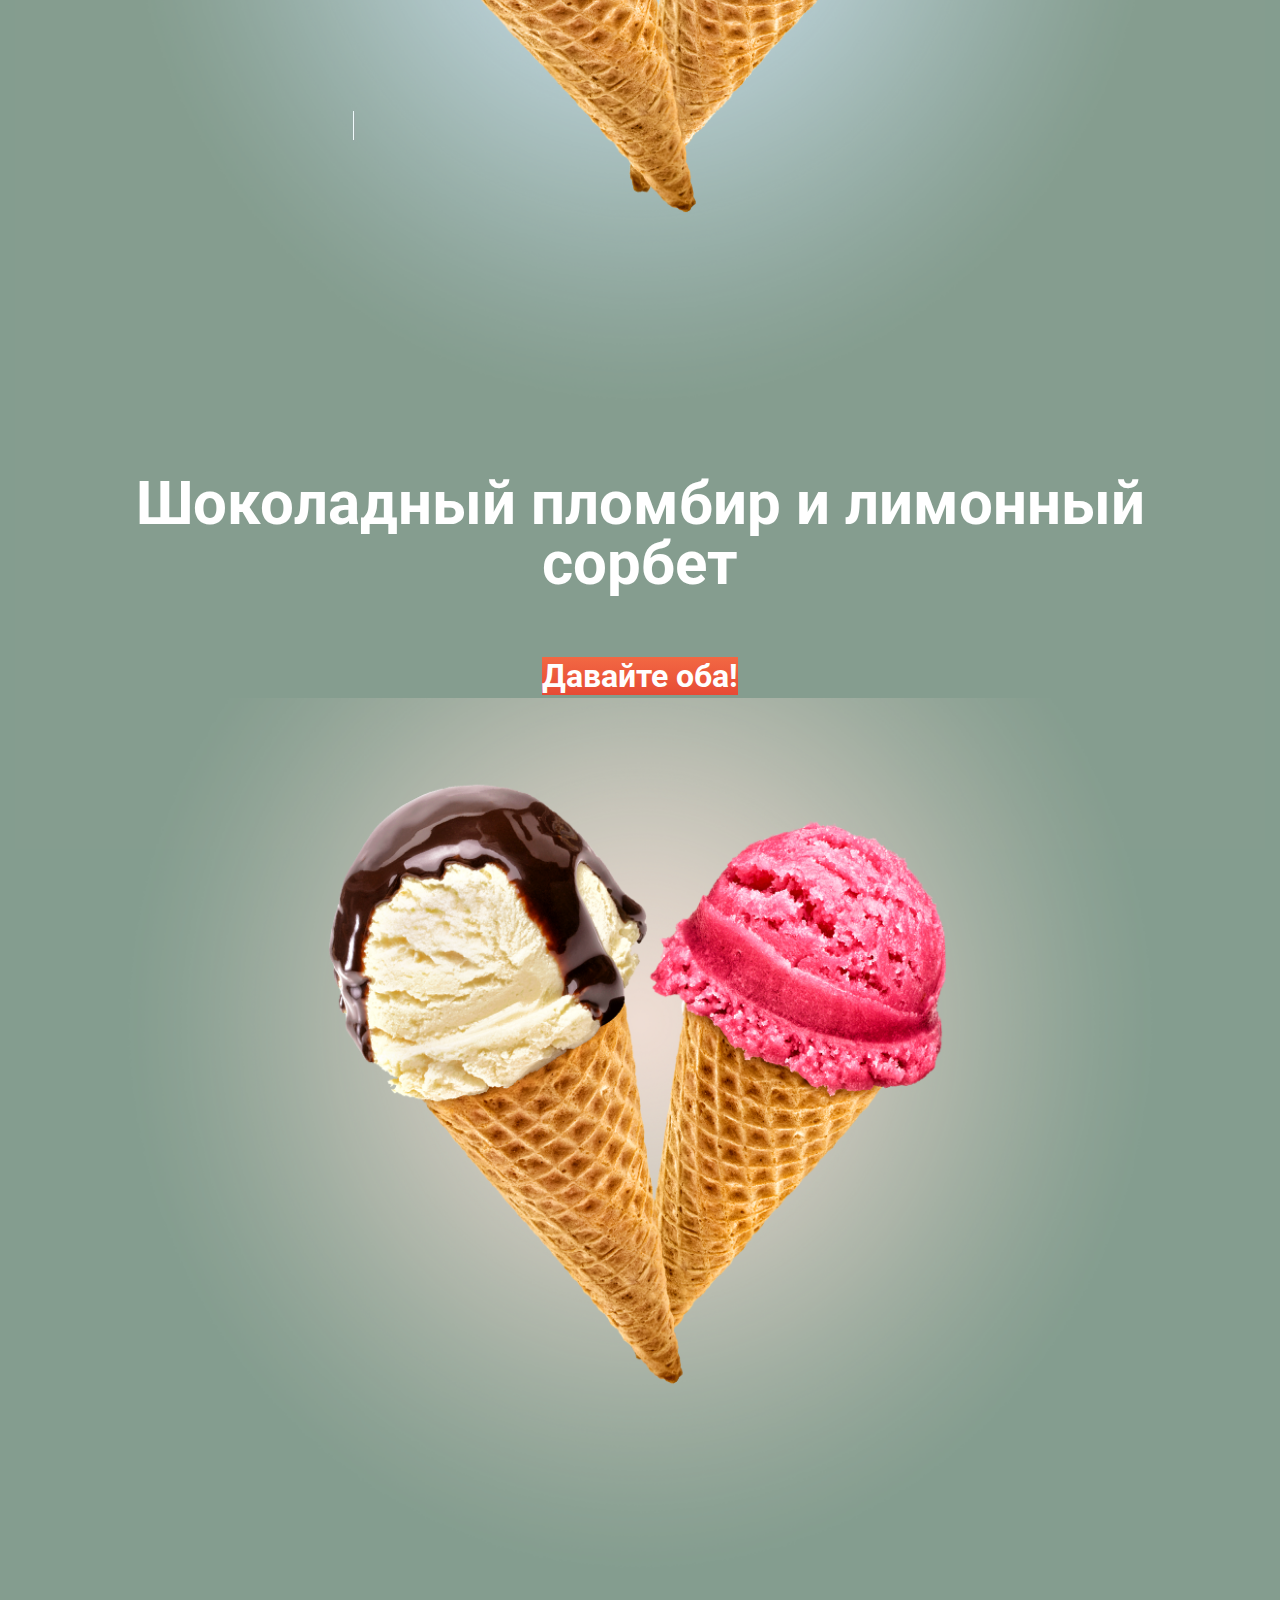
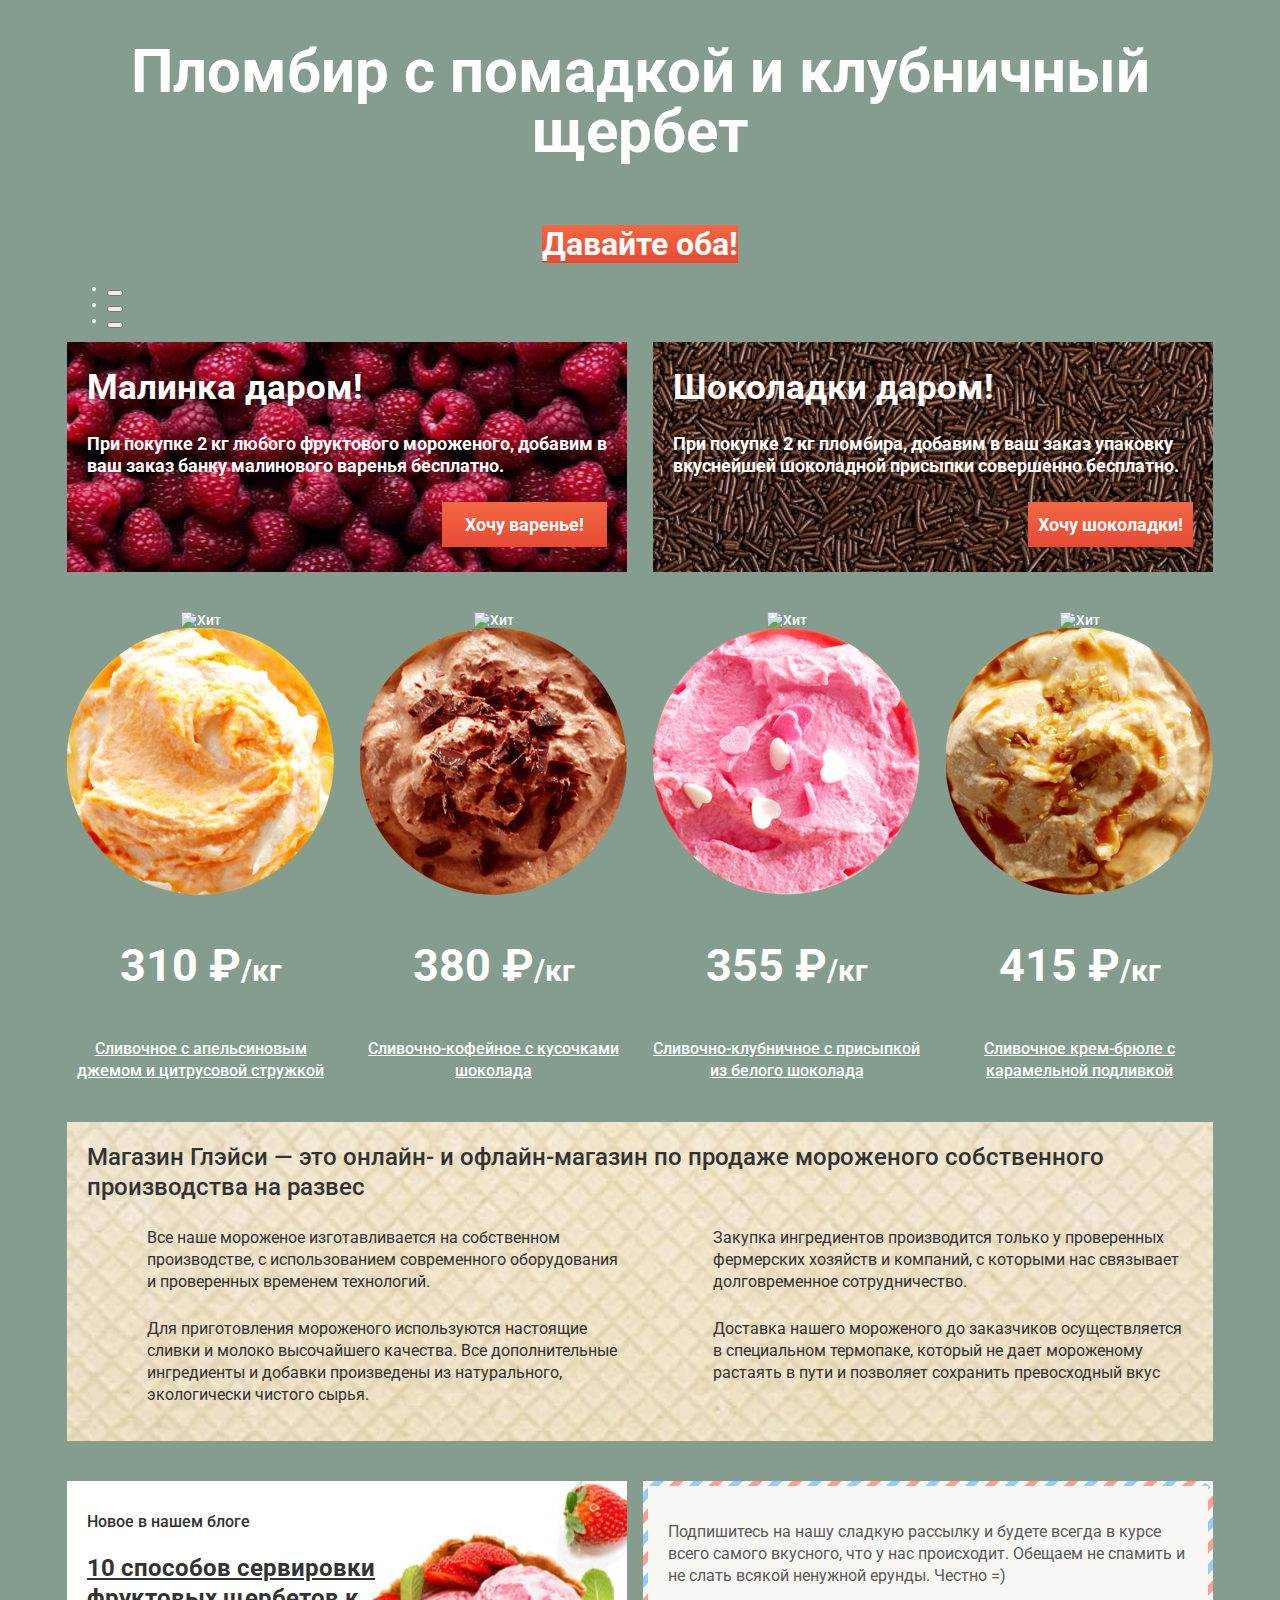
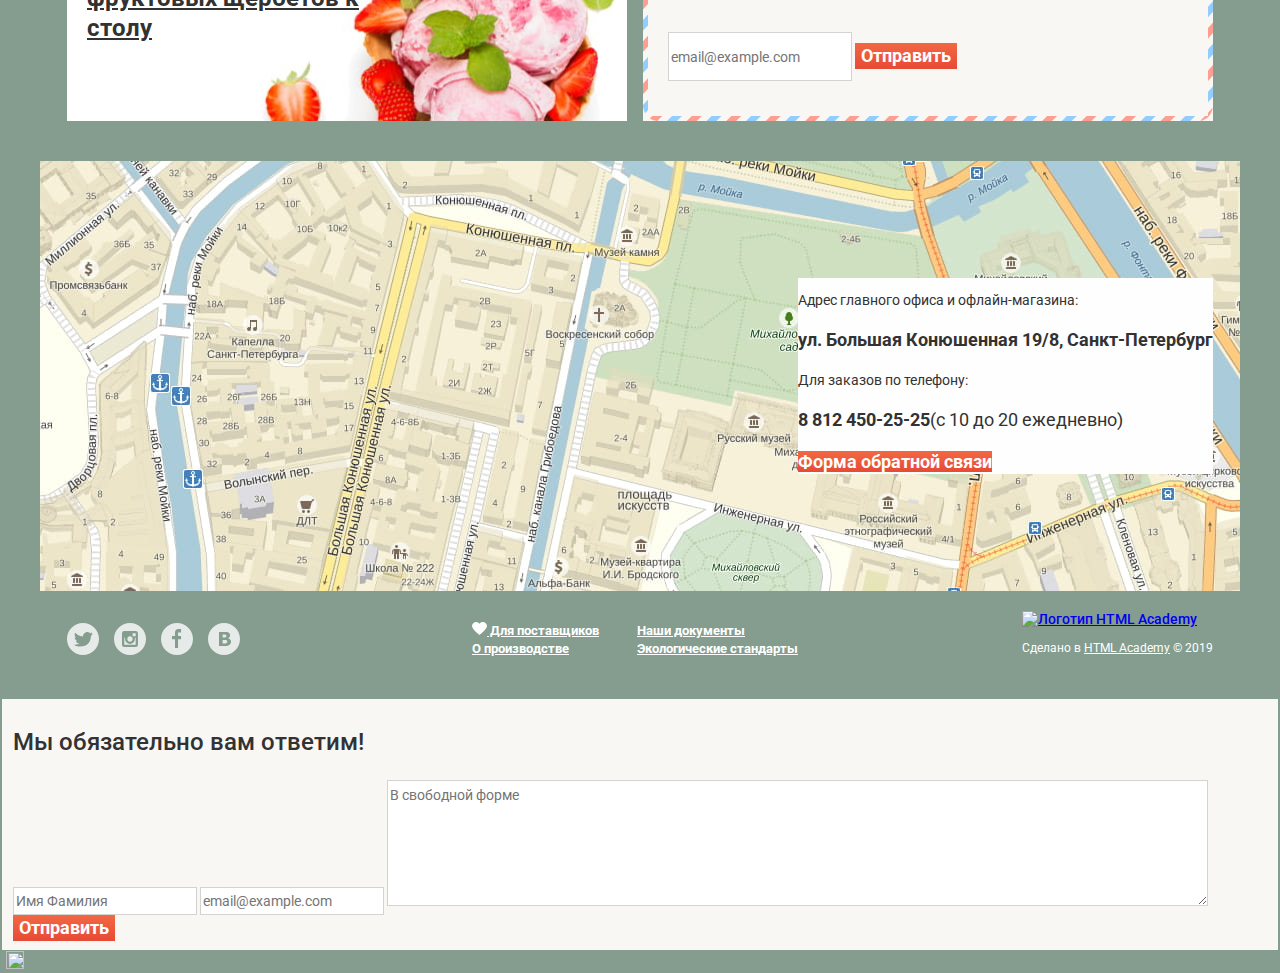
==== commit b3fa27ea: "правки" ====
--- a/index.html
+++ b/index.html
@@ -9,7 +9,7 @@
 </head>
 <body>
 	<header class="main-header">
-		<div class="header-wrapper">
+		<div class="header-wrapper content-container">
 			<div class="navigation-wrapper">
 				<a class="header-logo"><img src="img/svg/logo.svg" width="154" height="64" alt="Логотип магазина Глейси"></a>
 				<nav class="main-navigation">
@@ -32,7 +32,7 @@
 						</li>
 					</ul>
 					<section class="user-navigation">
-						<div>
+						<div class="user-navigation-item">
 							<button class="user-button button-search" type="button" aria-label="Поиск">
 								<svg width="17" height="17">
 									<path d="M16.958 15.527L11.75 10.32A6.455 6.455 0 0 0 13 6.5 6.5 6.5 0 1 0 6.5 13a6.465 6.465 0 0 0 3.839-1.263l5.205 5.204 1.414-1.414zM6.5 11C4.019 11 2 8.981 2 6.5S4.019 2 6.5 2 11 4.019 11 6.5 8.981 11 6.5 11z"/>
@@ -46,7 +46,7 @@
 								</fieldset>
 							</form>
 						</div>
-						<div>
+						<div class="user-navigation-item">
 							<button class="user-button button-login" type="button">
 								<svg width="21" height="19"><g><path d="M6 14.875L12.917 9.5 6 4.125v2.917H-.042v4.917H6z"/><path d="M18 0H5C3.9 0 3 .9 3 2v2h2V2h13v15H5v-2H3v2c0 1.1.9 2 2 2h13c1.1 0 2-.9 2-2V2c0-1.1-.9-2-2-2z"/></g></svg>
 								Вход
@@ -66,7 +66,7 @@
 							</form>
 						</div>
 						<!-- для единообразия верстки обернул одну кнопку в див да и скорее всего эти бивы будем пользовать что бы двигать блоки -->
-						<div>
+						<div class="user-navigation-item">
 							<button class="user-button button-cart" type="button">
 								<svg width="21" height="20"><g><path d="M5.657 2.031L5.422 0H0v2h3.64l1.5 13h13.988l1.699-12.969H5.657zM17.372 13H6.922L5.888 4.031h12.66L17.372 13z"/><circle cx="6.984" cy="18" r="2"/><circle cx="15.984" cy="18" r="2"/></g></svg>
 								Пусто
@@ -83,7 +83,7 @@
 		</div>
 	</header>
 	<main>
-		<div class="main-content">
+		<div class="content-container">
 			<section class="slider">
 				<h2 class="visually-hidden">Слайдер с акциями</h2>
 				<div class="slider-item">
@@ -107,8 +107,7 @@
 					<li><button type="button"></button></li>
 				</ul>
 			</section>
-			<!-- это тоже получается усложнение кода и лучше разделить на разные классы на случай если мне надо будет обращаться к каждому section отдельно или так можжно сотавлять?-->
-			<section class="column">
+			<section class="column promotion-content">
 				<h2 class="visually-hidden">Акции</h2>
 				<article class="promotion raspberry">
 					<h3>Малинка даром!</h3>
@@ -121,7 +120,6 @@
 					<a class="button" href="#">Хочу шоколадки!</a>
 				</article>
 			</section>
-			<!-- это тоже получается усложнение кода и лучше разделить на разные классы на случай если мне надо будет обращаться к каждому section отдельно или так можжно сотавлять? я имею ввиду class="column" он там еще повторяется по коду в нескольких секциях-->
 			<section class="column">
 				<h2 class="visually-hidden">Хит продаж</h2>
 				<article class="products-item">
@@ -188,17 +186,19 @@
 			</section>
 		</div>
 		<section class="map">
-			<div class="address">				
-				<h2>Адрес главного офиса и офлайн-магазина:</h2>
-				<p>ул. Большая Конюшенная 19/8, Санкт-Петербург</p>
-				<h2>Для заказов по телефону:</h2>
-				<p><a class="addres-tel" href="tel:+78124502525">8 812 450-25-25</a><span>(с 10 до 20 ежедневно)</span></p>
-				<a class="button" href="#">Форма обратной связи</a>				
+			<div class="content-container">
+				<div class="address">				
+					<h2>Адрес главного офиса и офлайн-магазина:</h2>
+					<p>ул. Большая Конюшенная 19/8, Санкт-Петербург</p>
+					<h2>Для заказов по телефону:</h2>
+					<p><a class="addres-tel" href="tel:+78124502525">8 812 450-25-25</a><span>(с 10 до 20 ежедневно)</span></p>
+					<a class="button" href="#">Форма обратной связи</a>				
+				</div>
 			</div>
 		</section>		
 	</main>
 	<footer class="main-footer">
-		<div class="footer-content">
+		<div class="footer-content content-container">
 			<ul class="social-network">
 				<li>
 					<a href="#" aria-label="Ссылка на twitter магазина Gllacy">
--- a/css/style.css
+++ b/css/style.css
@@ -47,6 +47,7 @@
 .default-link:focus,
 .default-link:active{
   color: #ffbc9e;
+
   fill: #ffbc9e;
 
   outline: none;
@@ -61,10 +62,15 @@
   margin: -1px;
 }
 
+.content-container{
+  width: 1146px;
+  margin: 0 auto;
+  padding: 0 27px;
+}
+
 .column{
   display: flex;
   justify-content: space-between;
-  margin-bottom: 40px;
 }
 
       /*HEADER*/
@@ -83,14 +89,11 @@
 .header-wrapper{
   display: flex;
   flex-direction: column;
-
-  width: 1146px;
-  margin: 0 auto;
-  padding: 0 27px;
 }
 
 .navigation-wrapper{
   display: flex;
+  align-items: center;
 }
 
 .header-logo{
@@ -121,6 +124,7 @@
 и было видно работают ховеры с фокусом или нет*/
 .main-menu a{
   display: block;
+
   font-size: 16px;
   font-weight: 700;
   line-height: 18px;
@@ -145,6 +149,8 @@
 }
 
 .sub-menu{
+  display: none;
+
   background-color: #f8f7f4;
 }
 
@@ -168,8 +174,12 @@
 
 /*user-navigation*/
 .user-navigation{
-  display: flex;
+  display: flex;  
   justify-content: flex-end;
+}
+
+.user-navigation-item{
+  margin-left: 10px;
 }
 
 /*у всех кнопок в секции с классом user-navigation один шрифт,
@@ -197,8 +207,17 @@
 
   background-color: #ededed;
 }
+.search-form{
+  display: none;
+}
+.account-form{
+  display: none;
+}
 
 /*корзина*/
+.cart-form{
+  display: none;
+}
 .delete-item{
   background-color: transparent;
   background-image: url("../img/svg/cross-small.svg");
@@ -215,12 +234,13 @@
   line-height: 16px;
   color: #323232;
 
+  background-color: transparent;
   border:none;
-  background-color: transparent; 
+
   -ms-appearance: none;
   -webkit-appearance: none;
   appearance: none;
-  -moz-appearance:textfield;  
+  -moz-appearance:textfield;   
 }
 
 .cart-price{
@@ -234,7 +254,9 @@
   color: #323232;
 }
 
-.schedule{
+.schedule{  
+  margin-bottom: -20px;
+
   text-align: end;
 }
 .schedule p{
@@ -286,12 +308,10 @@
       /*КОНЕЦ HEADER*/
       
       /*MAIN*/
-.main-content{
-  width: 1146px;
-  margin: 0 auto;
-  padding: 0 27px;
-}
 /*блок slider*/
+.slider{
+  margin-top: -125px;
+}
 .slider-item{
   text-align: center;
 }
@@ -313,6 +333,7 @@
 .promotion{
   display: flex;
   flex-direction: column;
+
   width: 520px;
   padding: 25px 20px;
 }
@@ -320,12 +341,14 @@
 .promotion .button{
   display: block;
   align-self: flex-end;
+
   width: 165px;
   height: 45px;
   margin-top: 25px;
 
   text-align: center;
   line-height: 45px;
+
   text-decoration: none;
 }
 
@@ -364,9 +387,10 @@
 /*блок хит*/
 
 /*блок преимущества*/
-.advantages{
+.advantages{  
+  margin-top: 40px;
+  margin-bottom: 40px;
   padding: 20px;
-  margin-bottom: 40px;
 
   color: #323232;
 
@@ -380,6 +404,7 @@
 .advantages p{
   margin: 0;
   margin-bottom: 15px;
+
   font-size: 24px;
   font-weight: 500;
   line-height: 30px;
@@ -387,10 +412,11 @@
 
 .advantages-list{
   display: flex;
-  margin: 0;
-  padding: 0;
   justify-content: space-between;
   flex-wrap: wrap;
+
+  margin: 0;
+  padding: 0;
 
   list-style: none;
 }
@@ -401,6 +427,7 @@
 .advantages-item p{
   margin-left: 60px;
   padding-top: 10px;
+
   font-size: 16px;
   font-weight: 400;
   line-height: 22px;
@@ -475,7 +502,10 @@
   line-height: 30px;
   color: #323232;
 }
-
+.new-in-blog a:hover,
+.new-in-blog a:focus{
+  color: #e84d37;
+}
 .subscribe{
   width: 520px;
   padding-left: 20px;
@@ -504,11 +534,18 @@
 }
 
 .subscribe .form-input{
-  margin-top: 45px;
   height: 45px;
-}
+  margin-top: 45px;  
+}
+
 /*блок с картой*/
 .map{
+  display: flex;
+  align-items: center;
+  
+  height: 430px;
+  margin-top: 40px;
+
   background-image: 
     url("../img/svg/pin.svg"),
     url("../img/map.jpg");
@@ -527,6 +564,11 @@
     auto auto;
 }
 
+.map .content-container{
+  display: flex;
+  justify-content: flex-end;
+}
+
 .address{
   background-color: #fefefe;
 }
@@ -560,7 +602,22 @@
 
 /*хлбные крошки*/
 .breadcrumb-menu{
+  max-width: 900px;
+  display: flex;
+
+  margin: 0;
+  padding: 0;
+
   list-style: none;
+}
+
+.breadcrumb-menu li::after{
+  content: "»";
+  margin-right: 5px;
+}
+
+.breadcrumb-menu li:last-child::after{
+  display: none;
 }
 
 .breadcrumb-menu a{
@@ -662,9 +719,16 @@
 .filter-fatness input{
   font-size: 20px;
 }*/
+
 /*блок с товарами*/
+.products{
+  flex-wrap: wrap;
+}
+
 .products-item{
   width: 267px;
+  margin-top: 40px;
+
   text-align: center;
 }
 
@@ -697,6 +761,43 @@
 
 .products-item:hover .products-button{
   display: block
+}
+
+.catalog-navigation{
+  display: flex;
+  align-items: center;
+  justify-content: flex-end;
+
+  margin-top: 90px;
+  padding-bottom: 30px;    
+}
+
+/* класс через JS будет вешаться если 
+мы находимся на первой или последней странице*/
+.catalog-navigation .disabled{
+  fill: #9db1a5;
+}
+
+.catalog-navigation ul{
+  list-style: none;
+}
+
+.catalog-navigation a{
+  font-size: 16px;
+  font-weight: 500;
+  line-height: 18px;
+  color: #ffffff;
+
+  text-decoration: none;
+}
+
+.catalog-navigation a:hover{
+  background-color: #9db1a5;
+}
+
+.catalog-navigation a.active{
+  color: #323232;
+  background-color: #ffffff;
 }
 
 /*блок со страницами каталога*/
@@ -707,56 +808,52 @@
 
   cursor: pointer;
 }
-
-/* класс через JS будет вешаться если 
-мы находимся на первой или последней странице*/
-.catalog-navigation .disabled{
-  fill: #9db1a5;
-}
-
-.catalog-navigation ul{
+.catalog-pages{
+  display: flex;
+
+  margin: 0;
+  padding: 0;  
+}
+
+.catalog-pages-item{
+  margin-right: 13px;
+}
+
+.catalog-pages-item:first-child{
+  margin-left: 13px;
+}
+
+.catalog-pages-item a{
+  display: block;  
+  width: 26px;
+  height: 26px;
+
+  text-align: center;
+
+  line-height: 26px;
+}
+      /*КОНЕЦ MAIN*/
+
+      /*FOOTER*/
+.main-footer ul{
+  margin: 0;
+  padding: 0;
+
   list-style: none;
 }
 
-.catalog-navigation a{
-  font-size: 16px;
-  font-weight: 500;
-  line-height: 18px;
-  color: #ffffff;
-
-  text-decoration: none;
-}
-
-.catalog-navigation a:hover{
-  background-color: #9db1a5;
-}
-
-.catalog-navigation a.active{
-  color: #323232;
-  background-color: #ffffff;
-}
-      /*КОНЕЦ MAIN*/
-
-      /*FOOTER*/
 .footer-content{
   display: flex;
+  justify-content: space-between;
+
   padding-top: 20px;
-  justify-content: space-between;
-
-  width: 1146px;
-  margin: 0 auto;
-  padding: 0 27px;
-}
-
-.main-footer ul{
-  margin: 0;
-  padding: 0;
-  list-style: none;
+  padding-bottom: 30px;  
 }
 
 /*соцсети*/
 .social-network{
   display: flex;
+
   width: 185px;
 }
 .social-network li{
@@ -765,9 +862,6 @@
   margin-bottom: auto;
 }
 
-/*обводку для соц сетей не знаю как сделать.
-у меня через бордер радиус почему то блок
-не круглым а овальным становится*/
 .social-network a,
 .social-network a:active{
   fill: #e6ebe9;
@@ -779,9 +873,10 @@
 
 .footer-menu{
   display: flex;
-  width: 330px;
   flex-wrap: wrap;
   align-content: center;
+
+  width: 330px;  
 }
 
 .footer-menu li{
@@ -793,6 +888,7 @@
   font-weight: 700;
   line-height: 18px;
   color: #ffffff;
+
   fill: #ffffff;
 }
 
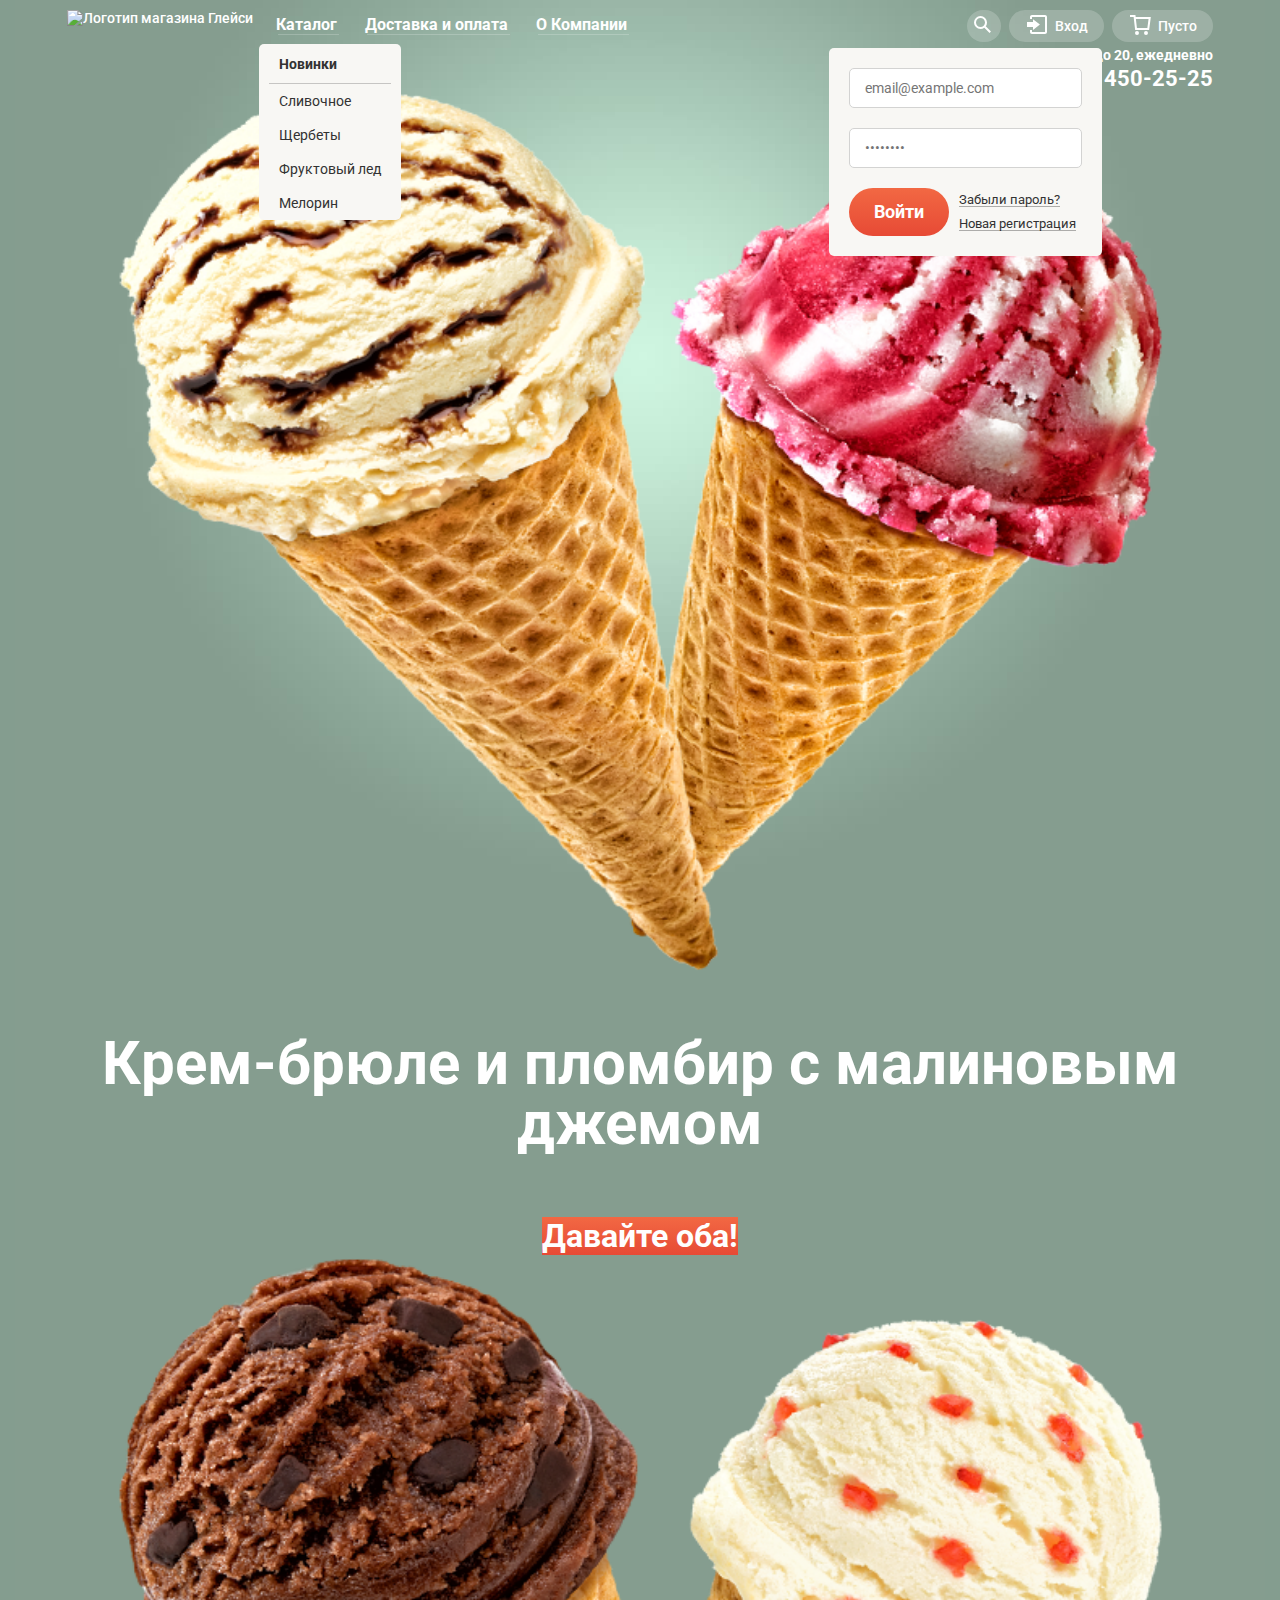
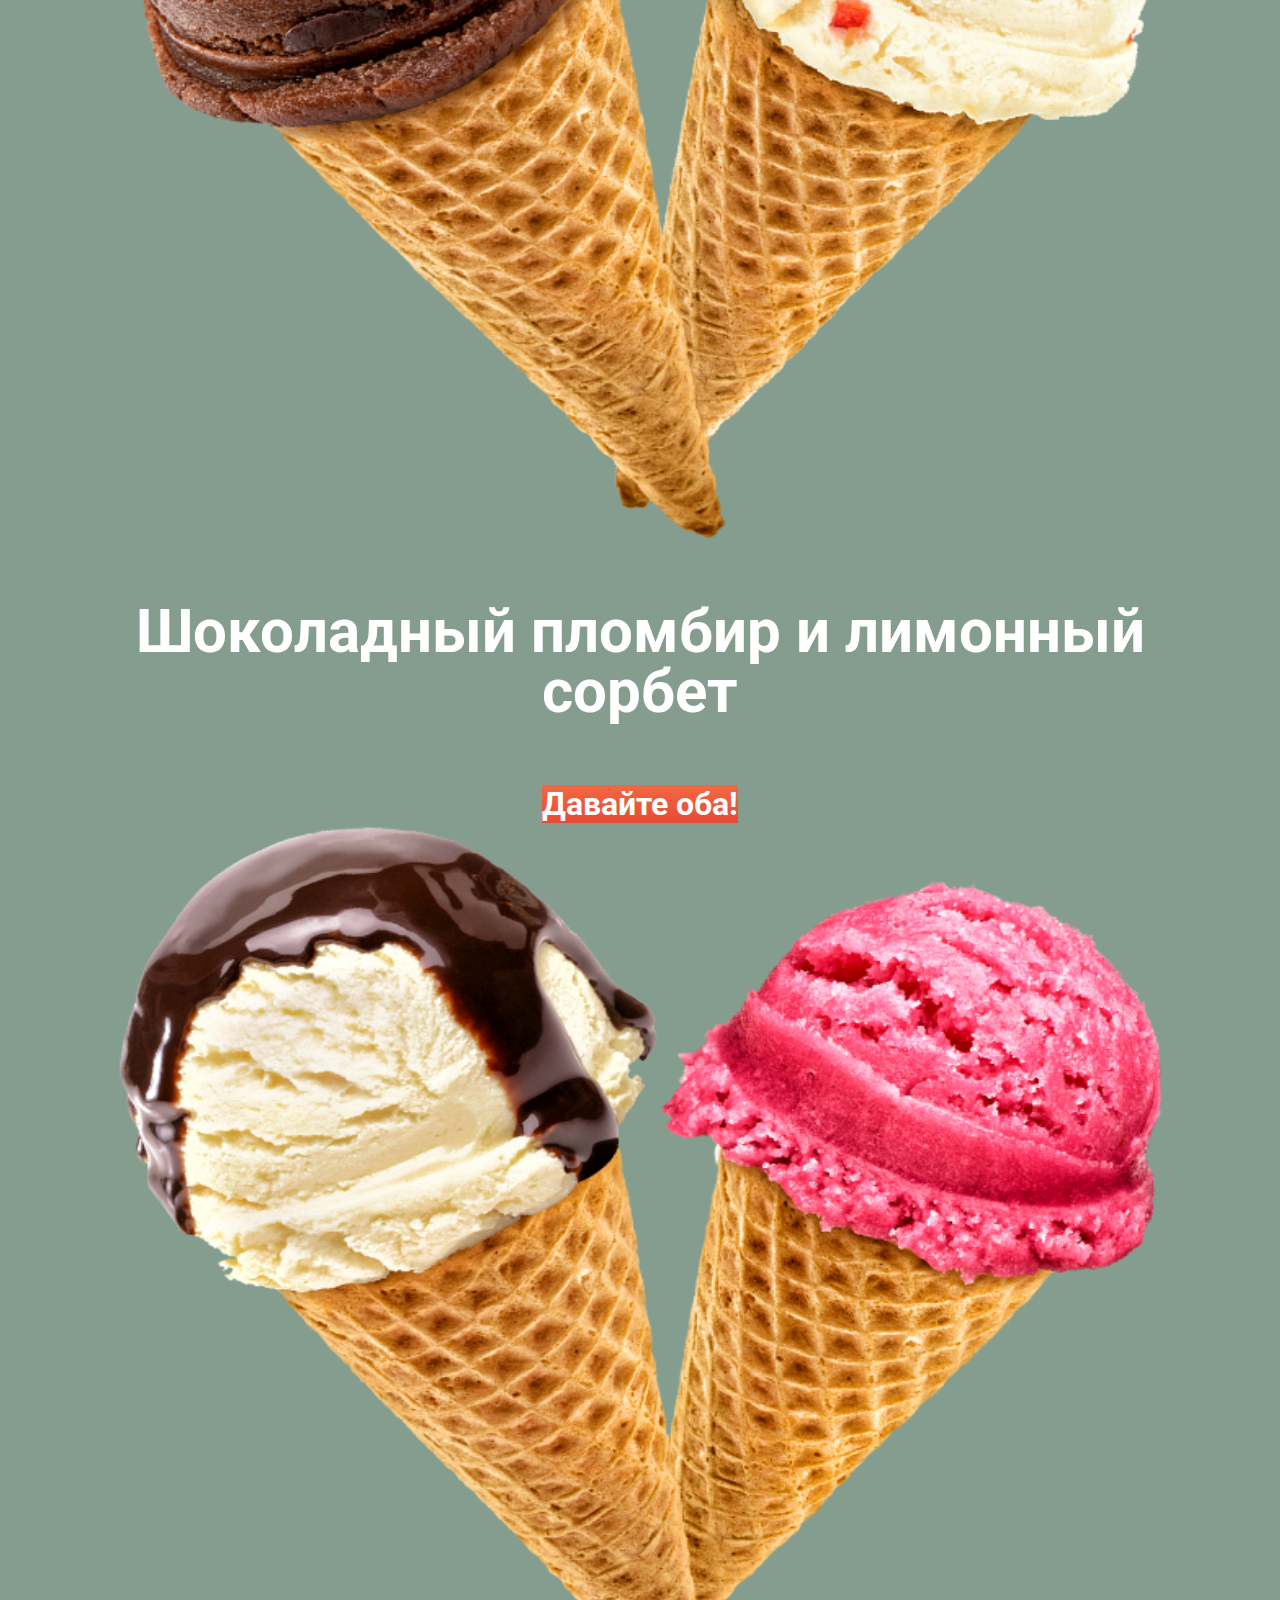
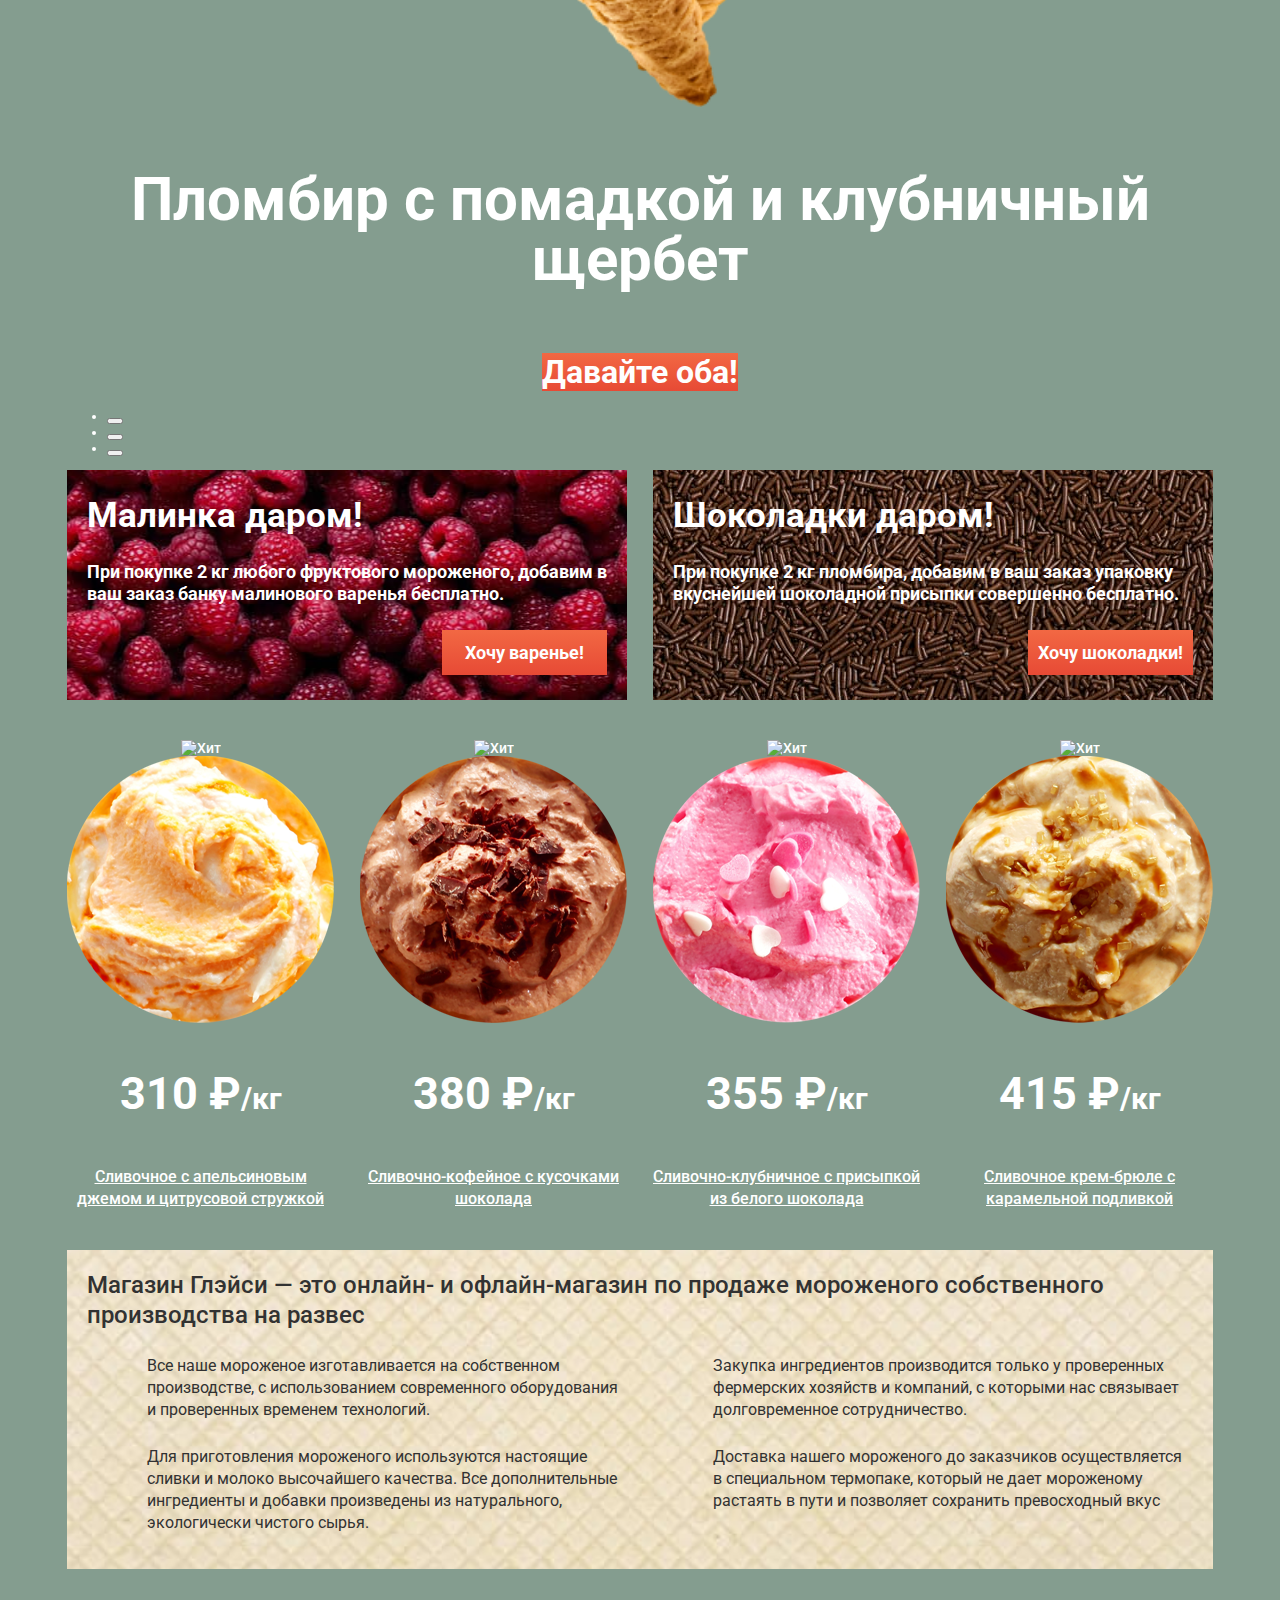
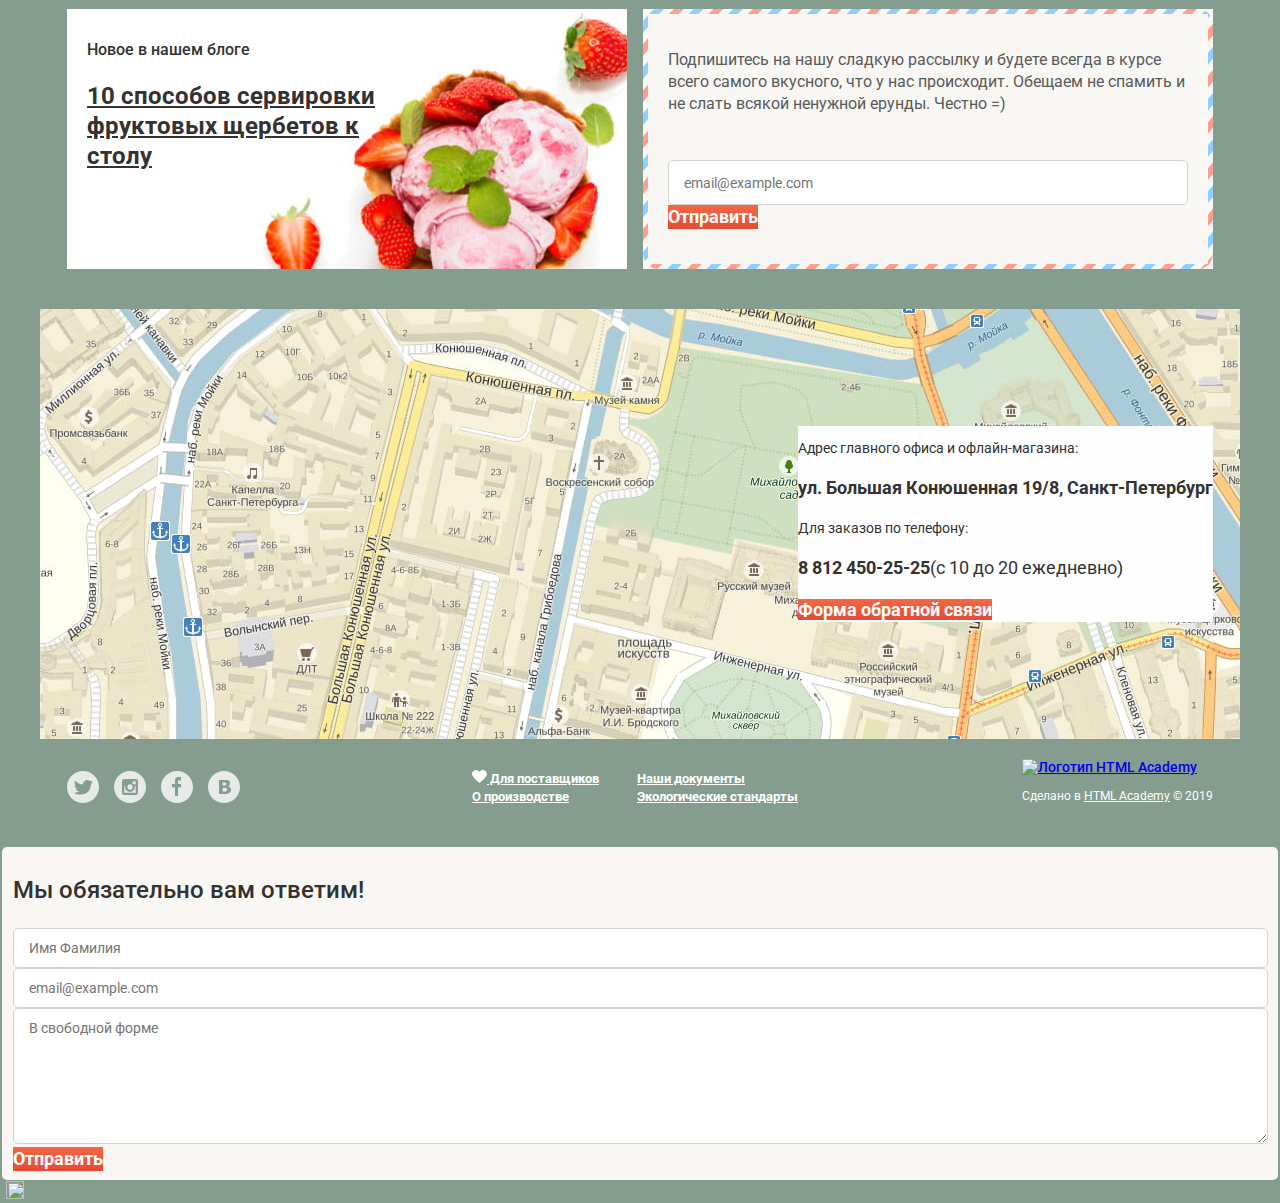
==== commit 85b6dd83: "стилизация хедер на обе страницы" ====
--- a/index.html
+++ b/index.html
@@ -13,62 +13,80 @@
 			<div class="navigation-wrapper">
 				<a class="header-logo"><img src="img/svg/logo.svg" width="154" height="64" alt="Логотип магазина Глейси"></a>
 				<nav class="main-navigation">
-					<ul class="main-menu">
+					<ul class="main-menu list">
 						<li class="main-menu-item">
-							<a href="catalog.html">Каталог</a>
-							<ul class="sub-menu">
-								<li><a href="#"><b>Новинки</b></a></li>
-								<li><a href="catalog.html">Сливочное</a></li>
-								<li><a href="#">Щербеты</a></li>
-								<li><a href="#">Фруктовый лед</a></li>
-								<li><a href="#">Мелорин</a></li>
+							<a href="catalog.html" class="main-menu-link">Каталог</a>
+							<ul class="sub-menu list">
+								<li class="sub-menu-item">
+									<a href="#" class="sub-menu-link divider"><b>Новинки</b></a>
+								</li>
+								<li class="sub-menu-item">
+									<a href="catalog.html" class="sub-menu-link">Сливочное</a>
+								</li>
+								<li class="sub-menu-item">
+									<a href="#" class="sub-menu-link">Щербеты</a>
+								</li>
+								<li class="sub-menu-item">
+									<a href="#" class="sub-menu-link">Фруктовый лед</a>
+								</li>
+								<li class="sub-menu-item">
+									<a href="#" class="sub-menu-link">Мелорин</a>
+								</li>
 							</ul>
 						</li>
 						<li class="main-menu-item">
-							<a href="#">Доставка и оплата</a>
+							<a href="#" class="main-menu-link">Доставка и оплата</a>
 						</li>
 						<li class="main-menu-item">
-							<a href="#">О Компании</a>
+							<a href="#" class="main-menu-link">О Компании</a>
 						</li>
 					</ul>
 					<section class="user-navigation">
 						<div class="user-navigation-item">
 							<button class="user-button button-search" type="button" aria-label="Поиск">
-								<svg width="17" height="17">
+								<svg width="21" height="21">
 									<path d="M16.958 15.527L11.75 10.32A6.455 6.455 0 0 0 13 6.5 6.5 6.5 0 1 0 6.5 13a6.465 6.465 0 0 0 3.839-1.263l5.205 5.204 1.414-1.414zM6.5 11C4.019 11 2 8.981 2 6.5S4.019 2 6.5 2 11 4.019 11 6.5 8.981 11 6.5 11z"/>
 								</svg>
 							</button>
 							<!-- Ховер Поиск-->
-							<form class="search-form" action="gllacyshop.ru" type="post" name="search-form">
-								<fieldset class="form-fieldset">
+							<form class="search-form user-navigation-popup" action="gllacyshop.ru" type="post" name="search-form">
+								<fieldset class="form-fieldset search-fieldset">
 									<legend class="visually-hidden">Форма поиска</legend>
-									<input class="form-input" type="search" name="search" placeholder="Крем-брюле">
+									<input class="form-input search-input" type="search" name="search" placeholder="Крем-брюле">
 								</fieldset>
 							</form>
 						</div>
 						<div class="user-navigation-item">
 							<button class="user-button button-login" type="button">
-								<svg width="21" height="19"><g><path d="M6 14.875L12.917 9.5 6 4.125v2.917H-.042v4.917H6z"/><path d="M18 0H5C3.9 0 3 .9 3 2v2h2V2h13v15H5v-2H3v2c0 1.1.9 2 2 2h13c1.1 0 2-.9 2-2V2c0-1.1-.9-2-2-2z"/></g></svg>
+								<svg width="21" height="21"><g><path d="M6 14.875L12.917 9.5 6 4.125v2.917H-.042v4.917H6z"/><path d="M18 0H5C3.9 0 3 .9 3 2v2h2V2h13v15H5v-2H3v2c0 1.1.9 2 2 2h13c1.1 0 2-.9 2-2V2c0-1.1-.9-2-2-2z"/></g></svg>
 								Вход
 							</button>
 							<!-- Ховер Вход в личный кабинет-->
-							<form class="account-form" action="gllacyshop.ru" type="post" name="account-form">
-								<fieldset class="form-fieldset">
+							<form class="account-form user-navigation-popup" action="gllacyshop.ru" type="post" name="account-form">
+								<fieldset class="form-fieldset account-fieldset">
 									<legend class="visually-hidden">Личный кабинет</legend>	
 									<label for="user-login-lk" class="visually-hidden">Логин</label>
-									<input class="form-input" type="email" name="user-login" id="user-login-lk" placeholder="email@example.com">
+									<input class="form-input account-input" type="email" name="user-login" id="user-login-lk" placeholder="email@example.com">
 									<label for="user-password" class="visually-hidden">Пароль</label>
-									<input class="form-input" type="password" name="password" id="user-password" placeholder="••••••••">
-									<button class="button login-submit" type="submit" value="login">Войти</button>
-									<a href="#" class="form-link">Забыли пароль?</a>
-									<a href="#" class="form-link">Новая регистрация</a>
+									<input class="form-input account-input" type="password" name="password" id="user-password" placeholder="••••••••">
+									<div class="acount-form-footer">
+										<button class="button login-submit" type="submit" value="login">Войти</button>
+										<ul class="account-form-list">
+											<li>
+												<a href="#" class="form-link default-link">Забыли пароль?</a>
+											</li>
+											<li>												
+												<a href="#" class="form-link default-link">Новая регистрация</a>
+											</li>
+										</ul>
+									</div>
 								</fieldset>
 							</form>
 						</div>
 						<!-- для единообразия верстки обернул одну кнопку в див да и скорее всего эти бивы будем пользовать что бы двигать блоки -->
 						<div class="user-navigation-item">
 							<button class="user-button button-cart" type="button">
-								<svg width="21" height="20"><g><path d="M5.657 2.031L5.422 0H0v2h3.64l1.5 13h13.988l1.699-12.969H5.657zM17.372 13H6.922L5.888 4.031h12.66L17.372 13z"/><circle cx="6.984" cy="18" r="2"/><circle cx="15.984" cy="18" r="2"/></g></svg>
+								<svg width="21" height="21"><g><path d="M5.657 2.031L5.422 0H0v2h3.64l1.5 13h13.988l1.699-12.969H5.657zM17.372 13H6.922L5.888 4.031h12.66L17.372 13z"/><circle cx="6.984" cy="18" r="2"/><circle cx="15.984" cy="18" r="2"/></g></svg>
 								Пусто
 							</button>
 						</div>
@@ -172,7 +190,9 @@
 			<section class="column">
 				<article class="new-in-blog">
 					<h2>Новое в нашем блоге</h2>
-					<a href="#">10 способов сервировки фруктовых щербетов к столу</a>
+					<div class="new-in-blog-link">
+						<a href="#">10 способов сервировки фруктовых щербетов к столу</a>
+					</div>
 				</article>
 				<article class="subscribe">
 					<h2 class="visually-hidden">Рассылка</h2>
--- a/css/style.css
+++ b/css/style.css
@@ -17,6 +17,8 @@
 
 /*этот класс унас на всем что выглядит как красная кнопка*/
 .button{
+  padding: 0;
+
   font-size: 18px;
   font-weight: 700;
   line-height: 24px;
@@ -52,7 +54,13 @@
 
   outline: none;
 }
-
+/*обнуляем отступы в списках*/
+.list{
+  margin: 0;
+  padding: 0;
+
+  list-style: none;
+}
 /*класс скрывающий эллементы*/
 .visually-hidden {
   position: absolute;
@@ -62,6 +70,7 @@
   margin: -1px;
 }
 
+/*ограниччивает ширину и выравнивает*/
 .content-container{
   width: 1146px;
   margin: 0 auto;
@@ -73,133 +82,191 @@
   justify-content: space-between;
 }
 
-      /*HEADER*/
-/*основная навигация*/
-/*current будет вешаться на элемент JSом видимо
-нужен для подсветки ссылки на 
-ту страницу на котрой мы находимся*/
+     /*HEADER*/
+/*оступ шапки от верха страницы*/
+.main-header{
+  margin-top: 10px;
+}
+/*блоки хедера выстариваем в столбик*/
+.header-wrapper{
+  display: flex;
+  flex-direction: column;
+}
+/*группируем элементы первойстроки хедера*/
+.navigation-wrapper{
+  display: flex;
+}
+/*отделяем блок навигации от логотипа
+разрешаем ему забирать все свобоное пространство
+и рискидываем его содержимое по сторонам*/
+.main-navigation{
+  display: flex;
+  align-items: center;
+  flex-grow: 1;
+  justify-content: space-between;
+}
+
+/*делаем основное меню флексовым*/
+.main-menu{
+  display: flex;
+  padding-left: 6px;
+  padding-bottom: 12px;
+}
+/*стилизуем элементы меню*/
+.main-menu-link{
+  display: block;
+  position: relative;
+  padding-top: 5px;
+  padding-right: 11px;
+  padding-bottom: 5px;
+  padding-left: 17px;  
+
+  font-size: 16px;
+  font-weight: 700;
+  line-height: 18px;
+  color: #ffffff;
+
+  text-decoration: none;
+}
+/*подчеркивание для элементов меню*/
+.main-menu-link::after{
+  content: "";
+  position: absolute;
+  bottom: 4px;
+  left: 9px;
+  width: calc(100% - 28px);
+  height: 1px;
+  background-color: rgba(255, 255, 255, 0.2);
+  right: 0;
+  margin: 0 auto;
+}
+/*эффекты наведения фокусировки и клика*/
+.main-menu-link:hover,
+.main-menu-link:focus{
+  color: #323232;
+
+  border-radius: 25px;
+  background-color: #f7f6f3;
+
+  outline: none;
+  text-decoration: none;
+}
+
+.main-menu-link:active{
+  color: #323232;
+
+  border-radius: 25px;
+  background-color: #ededed;
+
+  outline: none;
+  text-decoration: none;
+}
+/*подсветка текущей страницы*/
 .current {
   background-color: #d07058;
-}
-
-.main-header{
-  margin-top: 10px;
-}
-
-.header-wrapper{
-  display: flex;
-  flex-direction: column;
-}
-
-.navigation-wrapper{
-  display: flex;
-  align-items: center;
-}
-
-.header-logo{
-  margin-right: 24px;
-}
-
-.main-navigation{
-  display: flex;
-  flex-grow: 1;
-  justify-content: space-between;
-}
-
-.main-navigation ul{
+  border-radius: 25px;
+}
+
+.current::after{
+  background-color: transparent;
+}
+
+/*стилизуем меню каталога*/
+.sub-menu{
+  position: absolute;
+  margin-top: 5px;
+  border-radius: 5px;
+  background-color: #f8f7f4;
+}
+
+.sub-menu-link{
+  display: block;
   margin: 0;
   padding: 0;
-
-  list-style: none;
-}
-
-.main-menu{
-  display: flex;
-}
-
-.main-menu-item{
-  margin-right: 30px;
-}
-/*display: block поставил что бы весь ли стал ссылкой
-и было видно работают ховеры с фокусом или нет*/
-.main-menu a{
-  display: block;
-
-  font-size: 16px;
-  font-weight: 700;
-  line-height: 18px;
-  color: #ffffff;
-
-  text-decoration: none;
-}
-
-.main-menu a:hover,
-.main-menu a:focus{
-  color: #323232;
-
-  background-color: #f7f6f3;
-
-  outline: none;
-}
-
-.main-menu a:active{
-  color: #323232;
-
-  background-color: #ededed;
-}
-
-.sub-menu{
-  display: none;
-
-  background-color: #f8f7f4;
-}
-
-.sub-menu a{
+  padding-top:9px;
+  padding-right: 20px;
+  padding-bottom:9px;  
+  padding-left: 20px;
   font-size: 14px;
   font-weight: 400;
   line-height: 16px;
   color: #323232;
-}
-
-.sub-menu a:hover,
-.sub-menu a:focus{
+
+  text-decoration: none;
+}
+
+/*эффекты наведения фокусировки и клика*/
+.sub-menu-link:hover,
+.sub-menu-link:focus{
   background-color: #fbded7;
 
   outline: none;
 }
 
-.sub-menu a:active{
+.sub-menu-link:active{
   background-color: #f6b5a5;
 }
 
-/*user-navigation*/
+/*после этого элемента рисуется разделитель
+так же увеличивается внутренний отступ*/
+.divider{
+  position: relative;
+  padding-top: 12px;
+  padding-bottom: 12px;
+}
+
+.divider::after{
+  content: "";
+  position: absolute;
+  bottom: 0;
+  left: 0;
+  width: calc(100% - 20px);
+  height: 1px;
+  background-color: rgba(0, 0, 0, 0.2);;
+  right: 0;
+  margin: 0 auto;
+}
+
+/*делаем меню пользователя флексовым
+и прижимаем его элементы к правой стороне*/
 .user-navigation{
   display: flex;  
   justify-content: flex-end;
-}
-
+  align-items: center;
+  padding-bottom: 10px;
+}
 .user-navigation-item{
-  margin-left: 10px;
-}
-
+  position: relative;
+  margin-left: 8px;
+}
 /*у всех кнопок в секции с классом user-navigation один шрифт,
 цвет шрифта, одинаковый бекгранунд ховер и т.д.*/
 .user-button{
+  display: flex;
+  align-items: center;
+  padding-top: 5px;
+  padding-right: 16px;
+  padding-bottom: 6px;
+  padding-left: 18px;
   font-size: 14px;
   font-weight: 500;
   line-height: 16px;
   color: #ffffff;
 
+  border:none;
+  border-radius: 25px;
   background-color: rgba(255, 255, 255, 0.2);
   fill: #ffffff; 
 }
 
 .user-button:hover,
-.user-button:hover{
+.user-button:focus{
   color: #323232;
 
   background-color: #f8f7f4;
   fill: #323232;
+
+  cursor: pointer;
 }
 
 .user-button:active{
@@ -207,13 +274,117 @@
 
   background-color: #ededed;
 }
+
+.button-search{
+  padding-top: 6px;
+  padding-right: 6px;
+  padding-bottom: 5px;
+  padding-left: 7px;
+}
+
+.button-login svg,
+.button-cart svg{
+  margin-right: 7px;
+}
+.user-navigation-popup{
+  position: absolute;
+  top: 38px;
+  right: 0;
+}
+
+/*form input textarea*/
+.form-fieldset{
+  background-color: #f8f7f4;
+  border: none;
+  border-radius: 5px;
+}
+
+.form-input{
+  box-sizing: border-box;
+  width: 100%;
+  padding: 7px 15px;
+
+  font-size: 14px;
+  font-weight: 400;
+  line-height: 24px;
+  color: #999999;
+
+  background-color: #ffffff;
+  border: 1px solid #d3d3d2;
+  border-radius: 5px;  
+}
+
+.form-input:hover{
+  box-shadow: 0 0 0 1px rgba(154, 154, 154, 0.52);
+  box-shadow: inset 0 0 0 1px rgba(154, 154, 154, 0.52);
+}
+
+.form-input:focus{
+  box-shadow: 0 0 0 2px rgba(46, 136, 228, 0.52);
+  box-shadow: inset 0 0 0 2px rgba(46, 136, 228, 0.52);
+}
+/*Всплывающее окно поиска*/
 .search-form{
   display: none;
-}
+  width: 341px;    
+}
+
+.search-fieldset{
+  padding: 15px 20px;
+}
+
+/*Всплывающее окно входа*/
 .account-form{
-  display: none;
-}
-
+  /*display: none;*/
+  width: 277px;
+}
+
+.account-fieldset{
+  padding: 20px;
+}
+.account-input{
+  margin: 0;
+  margin-bottom: 20px;  
+}
+.acount-form-footer{
+  display: flex;
+}
+.login-submit{
+  margin-right: 10px;
+  padding: 10px 25px;
+  border-radius: 25px;
+}
+.account-form-list{
+  display: flex;
+  flex-wrap: wrap;
+  margin: 0;
+  padding: 0;
+  list-style: none;
+}
+
+/*ссылки на форме входа в личный кабинет*/ 
+.form-link{
+  position: relative;
+  font-size: 13px;
+  font-weight: 400;
+  line-height: 24px;
+  color: #323232;
+  text-decoration: none;
+}
+
+.form-link::after{
+  content: "";
+  position: absolute;
+  bottom: 0;
+  left: 0;
+  width: 100%;
+  height: 1px;
+  background-color: rgba(0, 0, 0, 0.3);
+}
+
+.form-link:hover::after{
+  background-color: rgba(255, 188, 158, 0.3);
+}
 /*корзина*/
 .cart-form{
   display: none;
@@ -254,12 +425,18 @@
   color: #323232;
 }
 
-.schedule{  
-  margin-bottom: -20px;
-
-  text-align: end;
-}
+/*не поняял почему блок не встал впритык
+чисто визуально подогнал отрицательынм маржином
+нотак ведь не правильно.*/
+.schedule{
+  margin-top: -5px;
+  text-align: right;
+}
+
 .schedule p{
+  margin: 0;
+  padding: 0;
+  margin-bottom: 5px;
   font-size: 14px;
   font-weight: 700;
   line-height: 16px;
@@ -268,49 +445,17 @@
 .schedule a{
   font-size: 22px;
   font-weight: 700;
-  line-height: 24px;
+  line-height: 22px;
   color: #ffffff;
 
   text-decoration: none;
-}
-
-/*form input textarea*/
-.form-fieldset{
-  background-color: #f8f7f4;
-  border: none;
-}
-
-.form-input{
-  font-size: 14px;
-  font-weight: 400;
-  line-height: 24px;
-  color: #999999;
-
-  background-color: #ffffff;
-  border: 1px solid #d3d3d2;
-}
-
-.form-input:hover{
-  border: 2px solid rgba(154, 154, 154, 0.52);
-}
-
-.form-input:focus{
-  border: 2px solid rgba(46, 136, 228, 0.52);
-}
-
-/*ссылки на форме входа в личный кабинет*/ 
-.form-link{
-  font-size: 13px;
-  font-weight: 400;
-  line-height: 24px;
-  color: #323232;
 }
       /*КОНЕЦ HEADER*/
       
       /*MAIN*/
 /*блок slider*/
 .slider{
-  margin-top: -125px;
+  /*margin-top: -125px;*/
 }
 .slider-item{
   text-align: center;
@@ -487,16 +632,11 @@
   line-height: 22px;
   color: #323232;
 }
-/*не придумаллучше способа ограничить длинну 
-текста в ссылке кроме как сделать ее блочной
-теперь по ней можно кликнуть дажетам где  текста
-нет в последней строке. второй вариант засунуть 
-h2 и a обернуть в див и его укоротить, но неуверен 
-как лучше делать поэтому оставлю пока так*/
+.new-in-blog-link{
+  width: 60%;
+}
+
 .new-in-blog a{
-  display: block;
-  width: 60%;
-
   font-size: 24px;
   font-weight: 700;
   line-height: 30px;
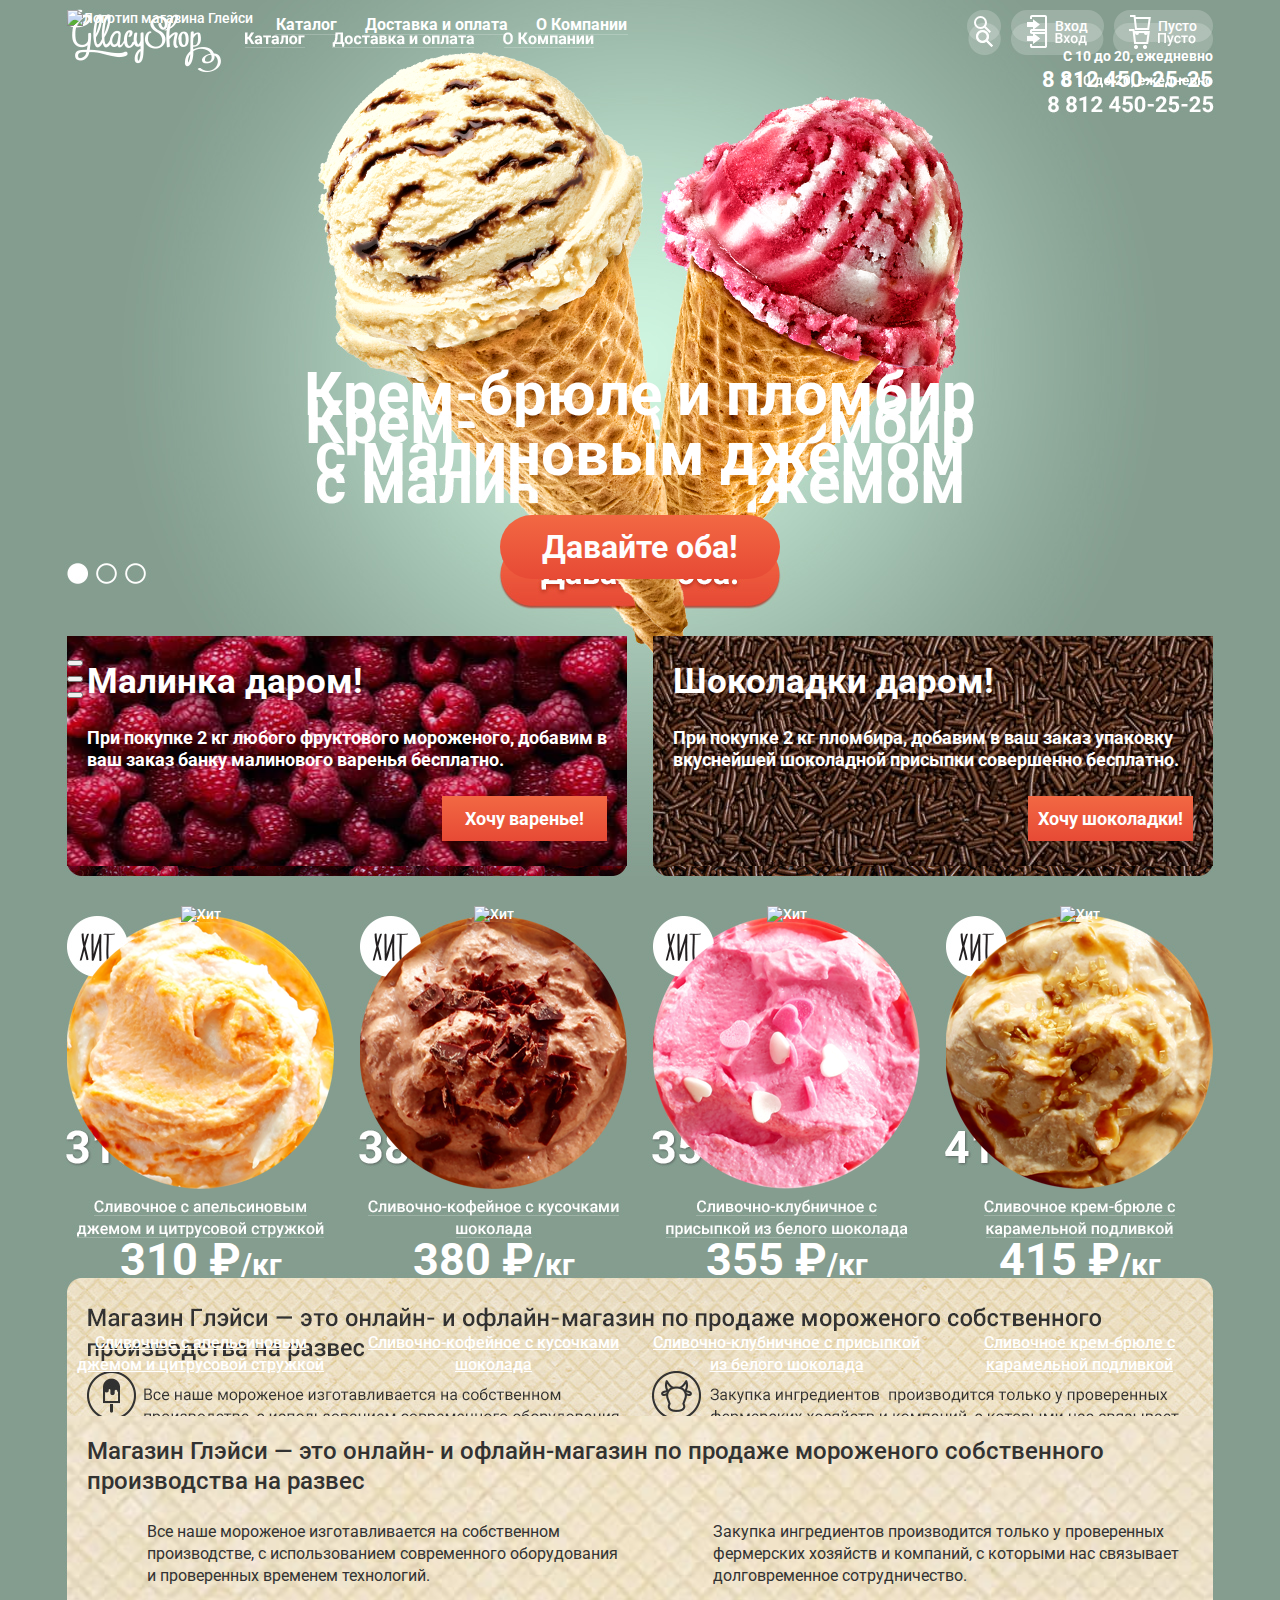
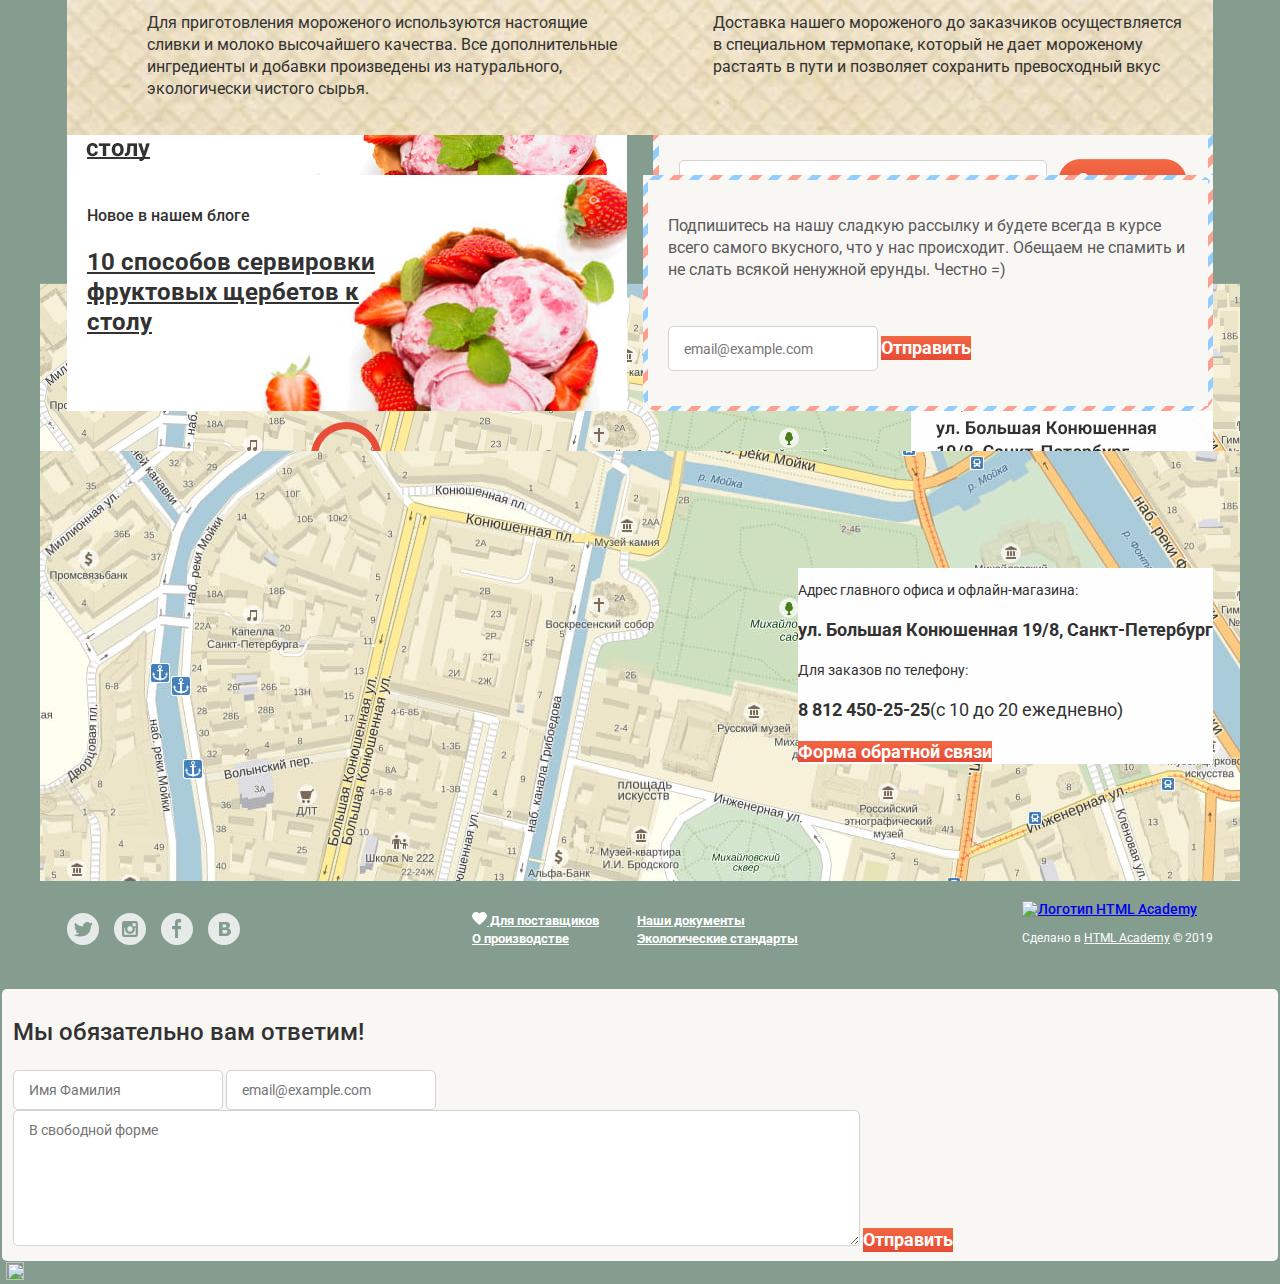
==== commit 7d61cf49: "начал слайдер" ====
--- a/index.html
+++ b/index.html
@@ -106,23 +106,24 @@
 				<h2 class="visually-hidden">Слайдер с акциями</h2>
 				<div class="slider-item">
 					<img src="img/ice-cream-jam.png" width="1045" height="881" alt="Фото мороженного">
-					<p>Крем-брюле и пломбир с малиновым джемом</p>
-					<a class="button" href="#">Давайте оба!</a>				
-				</div>
-				<div class="slider-item">
+					<div class="slider-footer">
+						<p>Крем-брюле и пломбир с малиновым джемом</p>
+						<a class="button slider-button" href="#">Давайте оба!</a>	</div>
+				</div>
+				<div class="slider-item" style="display: none;">
 					<img src="img/ice-cream-chocolate.png" width="1045" height="881" alt="Фото мороженного">
 					<p>Шоколадный пломбир и лимонный сорбет </p>
 					<a class="button" href="#">Давайте оба!</a>				
 				</div>
-				<div class="slider-item">
+				<div class="slider-item" style="display: none;">
 					<img src="img/ice-cream-sherbet.png" width="1045" height="881" alt="Фото мороженного">
 					<p>Пломбир с помадкой и клубничный щербет</p>
 					<a class="button" href="#">Давайте оба!</a>				
 				</div>
-				<ul>
-					<li><button type="button"></button></li>
-					<li><button type="button"></button></li>
-					<li><button type="button"></button></li>
+				<ul class="slider-navigation-list" role="pagination">
+					<li><button class="slider-navigation-item" type="button"></button></li>
+					<li><button class="slider-navigation-item" type="button"></button></li>
+					<li><button class="slider-navigation-item" type="button"></button></li>
 				</ul>
 			</section>
 			<section class="column promotion-content">
--- a/css/style.css
+++ b/css/style.css
@@ -1,5 +1,4 @@
 body {
-  min-width: 1200px;
   margin: 0;
   padding: 0;
 
@@ -11,6 +10,7 @@
 
   background-color: #849d8f;
   background-image: url("../img/background-jam.jpg");
+  background-image: url("../img/gllacy-index.jpg");
   background-position: top center;
   background-repeat: no-repeat;
 }
@@ -74,7 +74,6 @@
 .content-container{
   width: 1146px;
   margin: 0 auto;
-  padding: 0 27px;
 }
 
 .column{
@@ -91,10 +90,15 @@
 .header-wrapper{
   display: flex;
   flex-direction: column;
+  position: relative;
 }
 /*группируем элементы первойстроки хедера*/
 .navigation-wrapper{
   display: flex;
+}
+
+.header-logo{
+  margin-right: 6px;
 }
 /*отделяем блок навигации от логотипа
 разрешаем ему забирать все свобоное пространство
@@ -116,10 +120,11 @@
 .main-menu-link{
   display: block;
   position: relative;
+  margin-right: 6px;
   padding-top: 5px;
   padding-right: 11px;
   padding-bottom: 5px;
-  padding-left: 17px;  
+  padding-left: 11px;  
 
   font-size: 16px;
   font-weight: 700;
@@ -133,8 +138,8 @@
   content: "";
   position: absolute;
   bottom: 4px;
-  left: 9px;
-  width: calc(100% - 28px);
+  left: 0px;
+  width: calc(100% - 20px);
   height: 1px;
   background-color: rgba(255, 255, 255, 0.2);
   right: 0;
@@ -173,7 +178,9 @@
 
 /*стилизуем меню каталога*/
 .sub-menu{
+  display: none;
   position: absolute;
+  overflow: hidden;
   margin-top: 5px;
   border-radius: 5px;
   background-color: #f8f7f4;
@@ -244,10 +251,11 @@
 .user-button{
   display: flex;
   align-items: center;
+  margin-left: 2px;
   padding-top: 5px;
   padding-right: 16px;
   padding-bottom: 6px;
-  padding-left: 18px;
+  padding-left: 16px;
   font-size: 14px;
   font-weight: 500;
   line-height: 16px;
@@ -301,7 +309,6 @@
 
 .form-input{
   box-sizing: border-box;
-  width: 100%;
   padding: 7px 15px;
 
   font-size: 14px;
@@ -335,7 +342,7 @@
 
 /*Всплывающее окно входа*/
 .account-form{
-  /*display: none;*/
+  display: none;
   width: 277px;
 }
 
@@ -387,19 +394,35 @@
 }
 /*корзина*/
 .cart-form{
-  display: none;
-}
+  border: 2px solid red;
+  padding: 20px 15px;
+  padding-right: 34px;
+  
+}
+.cart-form table {
+  border-collapse: collapse; /*убираем пустые промежутки между ячейками*/
+  border: 1px solid grey; /*устанавливаем для таблицы внешнюю границу серого цвета толщиной 1px*/
+}
+.cart-form td {
+  /*margin: 0;
+  padding: 0;*/
+  border: 1px solid blue;
+}
+.cart-form td:nth-child(3){  
+  width: 415px;
+  background-color: green;
+}
+
 .delete-item{
   background-color: transparent;
-  background-image: url("../img/svg/cross-small.svg");
-  background-position: center;
-  background-repeat: no-repeat;
-  background-size: 11px 11px;
   border: none;
 
   cursor: pointer;
 }
+
 .cart-text{
+  width: auto;
+  padding-top: 8px;
   font-size: 13px;
   font-weight: 400;
   line-height: 16px;
@@ -410,10 +433,9 @@
 
   -ms-appearance: none;
   -webkit-appearance: none;
-  appearance: none;
-  -moz-appearance:textfield;   
-}
-
+  -moz-appearance:textfield;
+  appearance: none;     
+}
 .cart-price{
   color: #999999;
 }
@@ -429,7 +451,10 @@
 чисто визуально подогнал отрицательынм маржином
 нотак ведь не правильно.*/
 .schedule{
-  margin-top: -5px;
+  position: absolute;
+  right: 0;
+  top: 90%;
+  
   text-align: right;
 }
 
@@ -455,12 +480,38 @@
       /*MAIN*/
 /*блок slider*/
 .slider{
-  /*margin-top: -125px;*/
-}
+  position: relative;
+}
+
 .slider-item{
+  display: flex;
+  flex-direction: column;
+  align-items: center;
+  position: relative;
   text-align: center;
 }
-
+.slider-item img{
+  width: 647px;
+  height: auto;
+}
+.slider-footer{
+  position: absolute;
+  top:313px;
+  width: 675px;
+}
+.slider-footer p{
+  margin: 0;
+  margin-bottom: 30px;
+}
+.slider-button{
+  display: block;
+  width: 280px;
+  margin: 0 auto;
+  padding-top: 10px;
+  padding-bottom: 10px;
+
+  border-radius: 50px;
+}
 .slider-item p{
   font-size: 60px;
   font-weight: 700;
@@ -472,6 +523,15 @@
   line-height: 44px;
 
   text-decoration: none;
+}
+.slider-navigation-list{
+  position: absolute;
+  left: 0;
+  bottom: 
+  margin: 0;
+  padding: 0;
+  list-style: none;
+  border: none;
 }
 
 /*блок акция*/
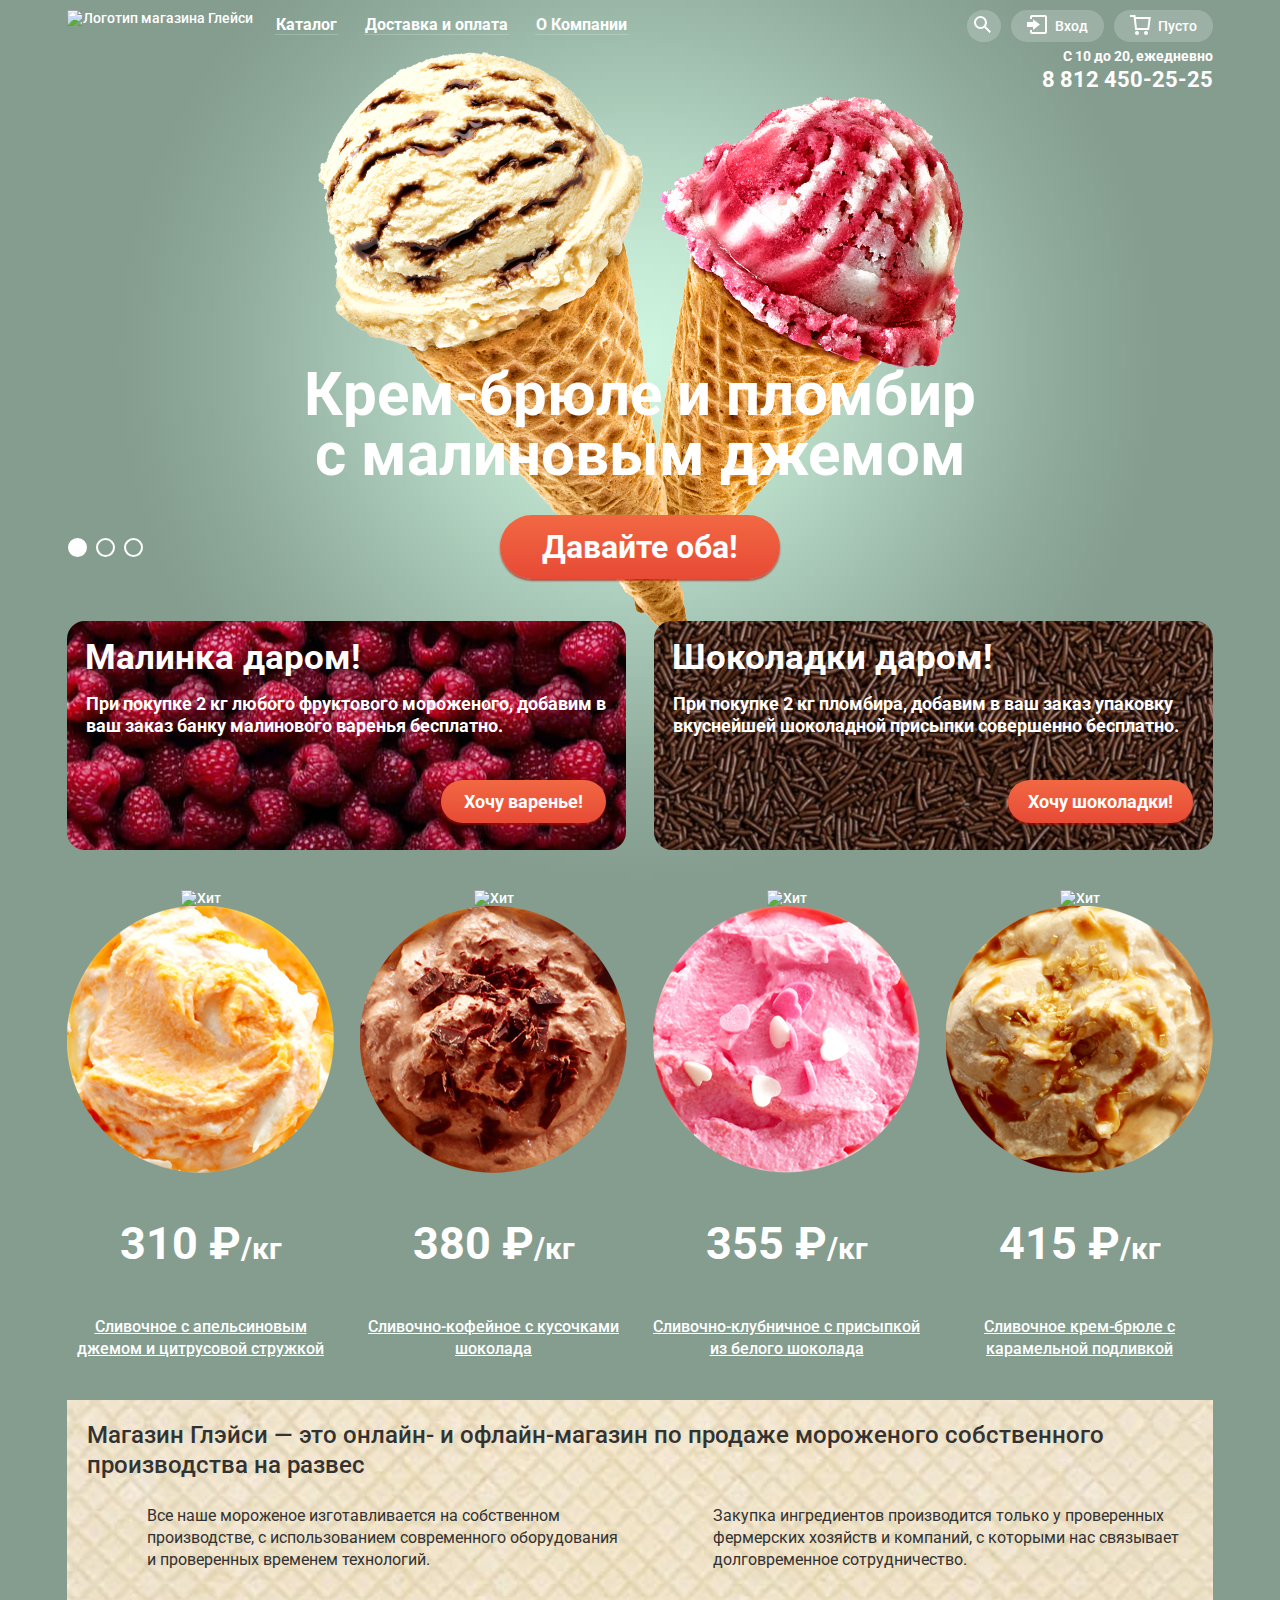
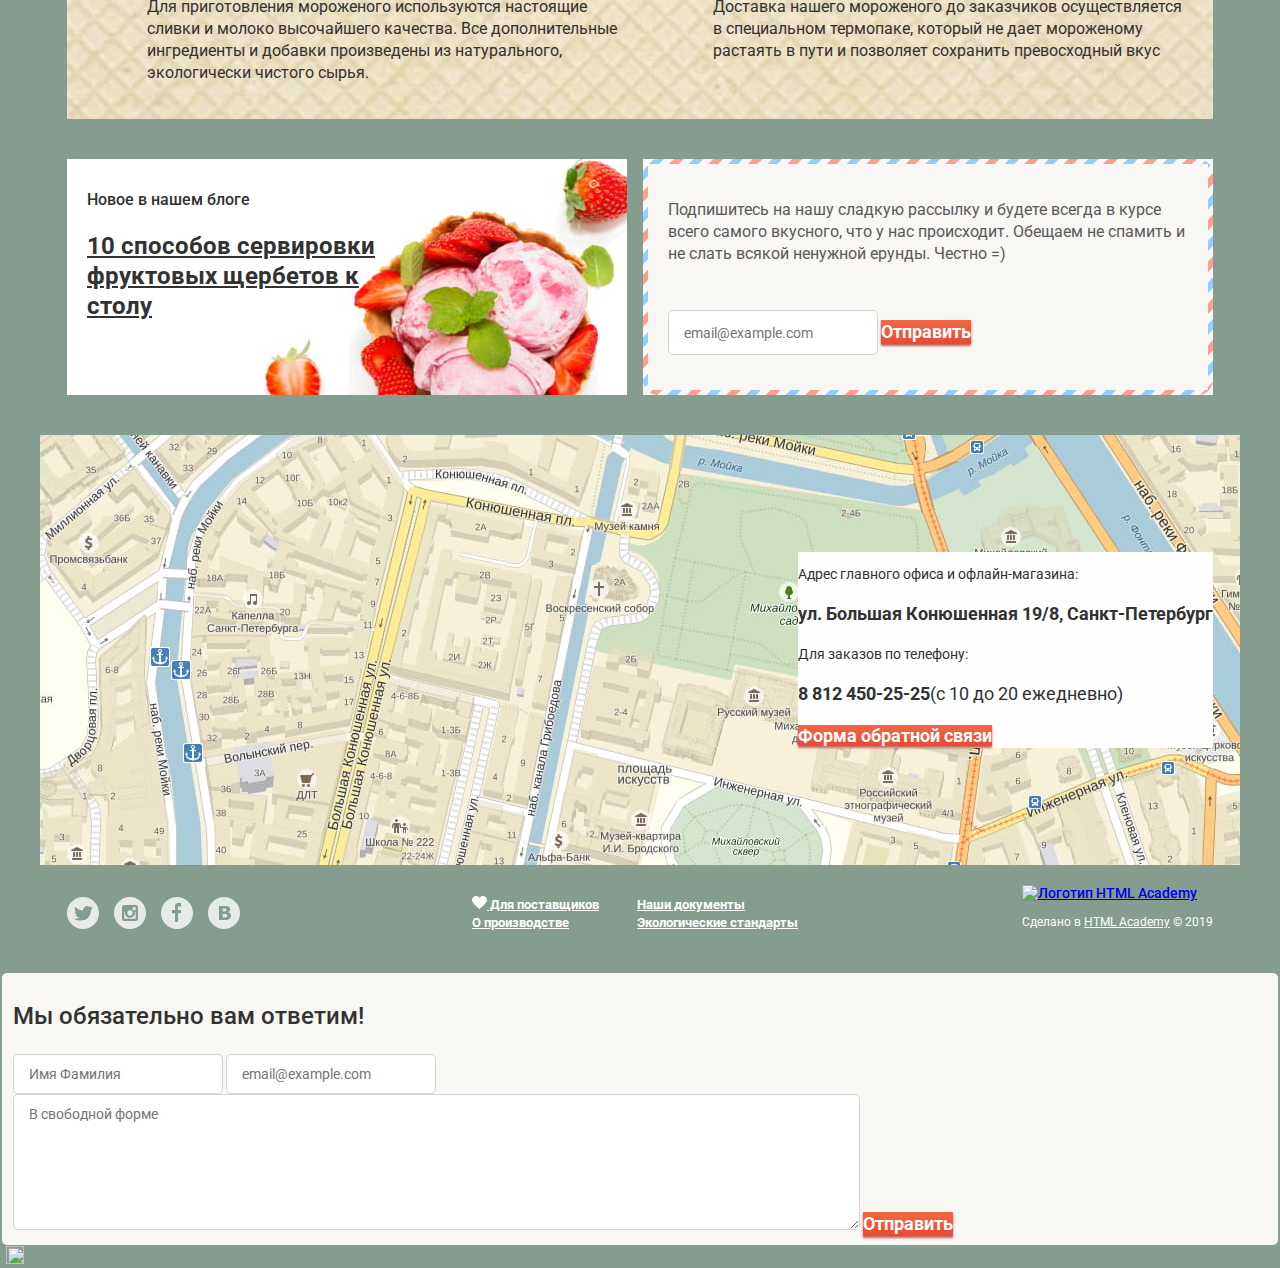
==== commit 2ea6ece3: "слайдер+акции" ====
--- a/index.html
+++ b/index.html
@@ -121,7 +121,7 @@
 					<a class="button" href="#">Давайте оба!</a>				
 				</div>
 				<ul class="slider-navigation-list" role="pagination">
-					<li><button class="slider-navigation-item" type="button"></button></li>
+					<li><button class="slider-navigation-item active" type="button"></button></li>
 					<li><button class="slider-navigation-item" type="button"></button></li>
 					<li><button class="slider-navigation-item" type="button"></button></li>
 				</ul>
@@ -131,12 +131,12 @@
 				<article class="promotion raspberry">
 					<h3>Малинка даром!</h3>
 					<p>При покупке 2 кг любого фруктового мороженого, добавим в ваш заказ банку малинового варенья бесплатно.</p>
-					<a class="button" href="#">Хочу варенье!</a>
+					<a class="button promotion-button raspberry-button" href="#">Хочу варенье!</a>
 				</article>
 				<article class="promotion choco">
 					<h3>Шоколадки даром!</h3>
 					<p>При покупке 2 кг пломбира, добавим в ваш заказ упаковку вкуснейшей шоколадной присыпки совершенно бесплатно.</p>
-					<a class="button" href="#">Хочу шоколадки!</a>
+					<a class="button promotion-button choco-button" href="#">Хочу шоколадки!</a>
 				</article>
 			</section>
 			<section class="column">
--- a/css/style.css
+++ b/css/style.css
@@ -10,7 +10,7 @@
 
   background-color: #849d8f;
   background-image: url("../img/background-jam.jpg");
-  background-image: url("../img/gllacy-index.jpg");
+  /*background-image: url("../img/gllacy-index.jpg");*/
   background-position: top center;
   background-repeat: no-repeat;
 }
@@ -28,6 +28,7 @@
 
   background-image: linear-gradient(to top, #e74a35 0%, #f26843 100%);
   border: none;
+  box-shadow: 0 2px 2px rgba(172, 16, 0, 0.64);
 
   cursor: pointer;
 }
@@ -36,12 +37,14 @@
 .button:focus{
   background-color: #fff;
   background-image: linear-gradient(to top, rgba(231, 74, 53, 0.8) 0%, rgba(242, 104, 67, 0.8) 100%);
+  box-shadow: 0 1px 2px #ac1000;
 
 }
 
 .button:active{
   background-color: #fff;
   background-image: linear-gradient(to top, rgba(231, 74, 53, 0.93) 0%, rgba(242, 104, 67, 0.93) 100%);
+  box-shadow: inset 0 2px 2px #942718;
 }
 
 /*hover и focuse всех ссылок по умолчанию*/
@@ -453,7 +456,7 @@
 .schedule{
   position: absolute;
   right: 0;
-  top: 90%;
+  top: 91%;
   
   text-align: right;
 }
@@ -481,6 +484,7 @@
 /*блок slider*/
 .slider{
   position: relative;
+  z-index: -1;
 }
 
 .slider-item{
@@ -525,54 +529,84 @@
   text-decoration: none;
 }
 .slider-navigation-list{
+  display: flex;
   position: absolute;
-  left: 0;
-  bottom: 
+  left: 1px;
+  bottom: 79px; 
   margin: 0;
   padding: 0;
   list-style: none;
   border: none;
 }
 
+.slider-navigation-item{
+  margin-right: 9px;
+  width: 19px;
+  height: 19px;
+  border-radius: 21px;
+  border: 2px solid #ffffff;
+  background-color: transparent;
+}
+
+.slider-navigation-item:hover,
+.slider-navigation-item:focus{
+  background-color: rgba(247, 248, 244, 0.4);;
+  cursor: pointer;
+}
+
+.slider-navigation-list .active{
+  background-color: #ffffff;
+}
+
 /*блок акция*/
+.promotion-content{
+  margin-top: -15px;
+}
+
 .promotion{
   display: flex;
   flex-direction: column;
 
-  width: 520px;
-  padding: 25px 20px;
-}
-
-.promotion .button{
+  width: 523px;
+  padding: 16px 18px;
+
+  border-radius: 18px;
+}
+
+.promotion h3{
+  margin: 0;
+  margin-bottom: 15px;
+
+  font-size: 35px;
+  font-weight: 700;
+  line-height: 41px;
+}
+
+.promotion p{
+  margin: 0;
+  margin-left: 1px;
+
+  font-size: 18px;
+  font-weight: 700;
+  line-height: 22px;
+}
+
+.promotion-button{
   display: block;
-  align-self: flex-end;
-
-  width: 165px;
-  height: 45px;
-  margin-top: 25px;
+  align-self: flex-end;  
+  
+  margin-top: 43px;
+  margin-right: 2px;
+  margin-bottom: 11px;
 
   text-align: center;
-  line-height: 45px;
+  font-size: 18px;
+  font-weight: 700;
+  line-height: 43px;
 
   text-decoration: none;
-}
-
-
-.promotion h3{
-  margin: 0;
-  margin-bottom: 25px;
-
-  font-size: 35px;
-  font-weight: 700;
-  line-height: 41px;
-}
-
-.promotion p{
-  margin: 0;
-
-  font-size: 18px;
-  font-weight: 700;
-  line-height: 22px;
+
+  border-radius: 25px;
 }
 
 .raspberry{
@@ -582,11 +616,20 @@
   background-repeat: no-repeat;
 }
 
+.raspberry-button{  
+  padding-left: 23px;
+  padding-right: 23px;
+}
+
 .choco{
   background-color: #412211;
   background-image: url("../img/background-choco.jpg");
   background-position: center;
   background-repeat: no-repeat;
+}
+.choco-button{
+  padding-left: 20px;
+  padding-right: 20px;
 }
 
 /*блок хит*/
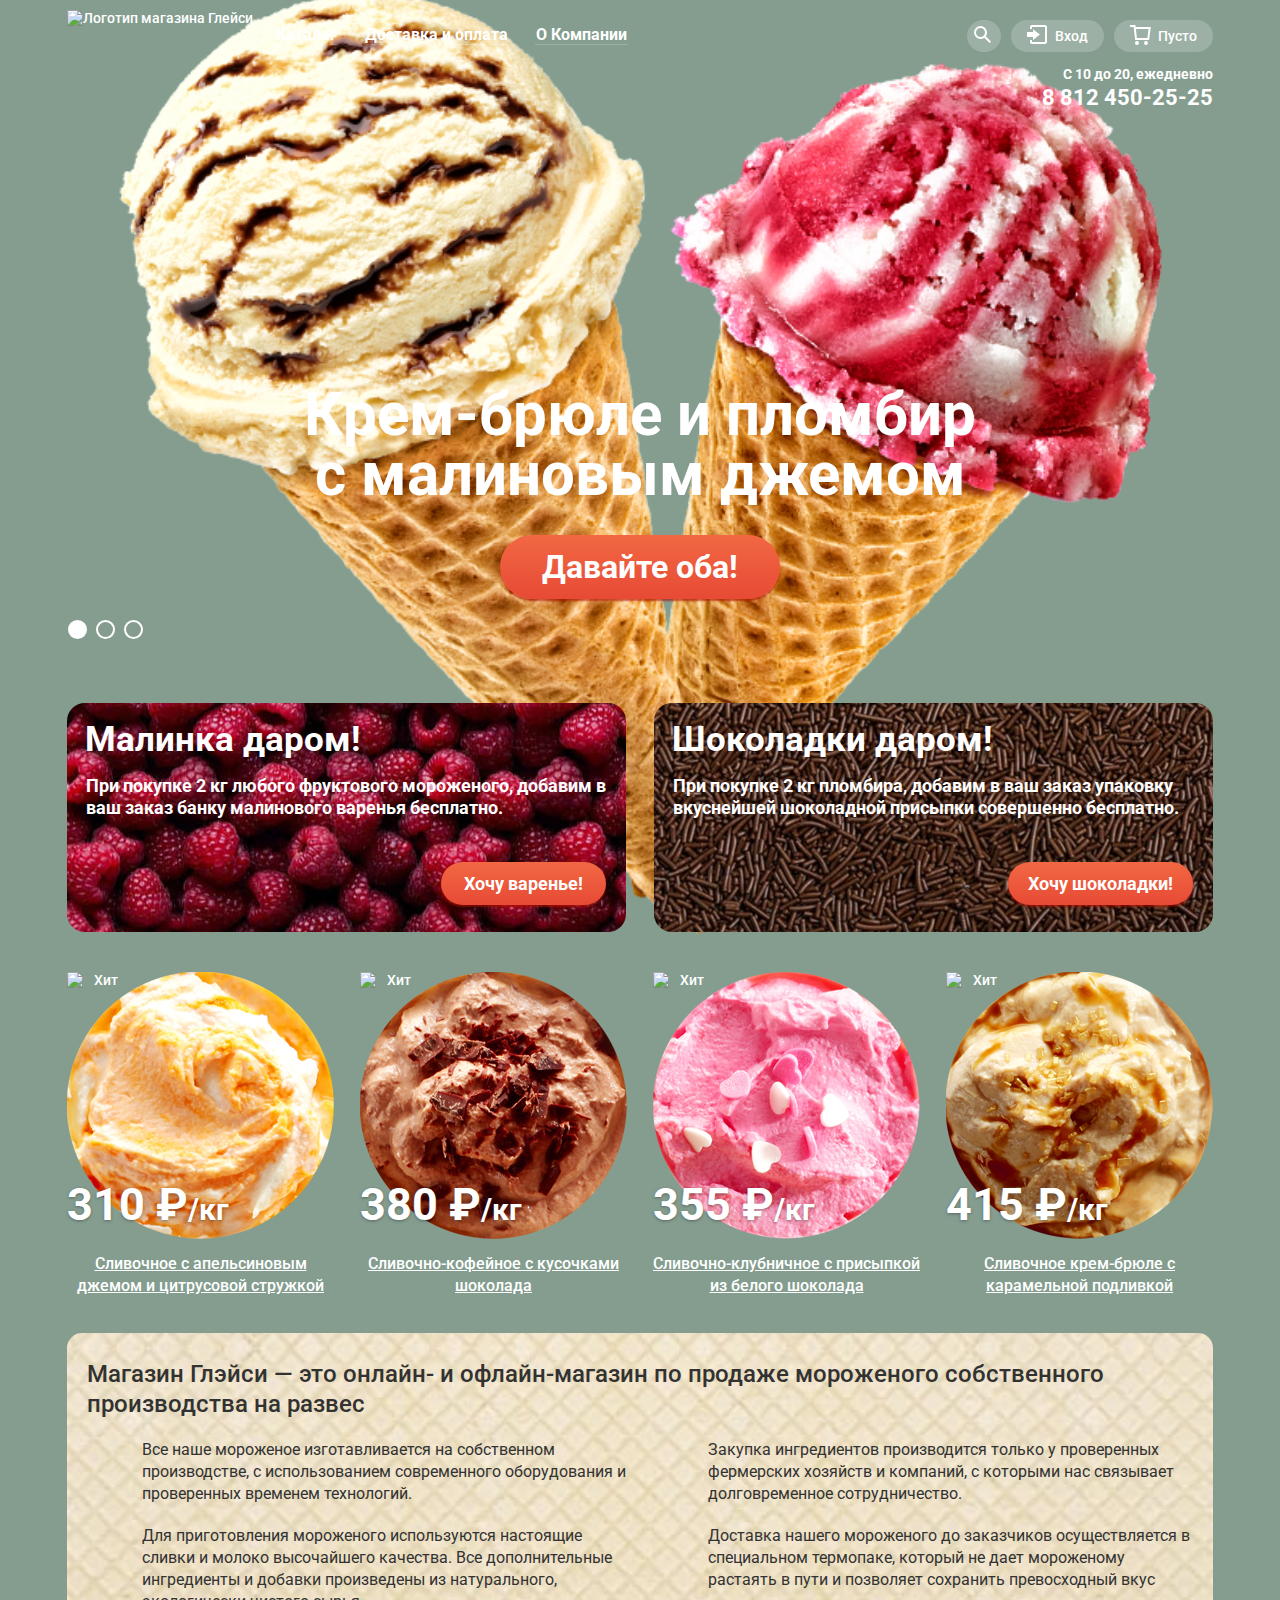
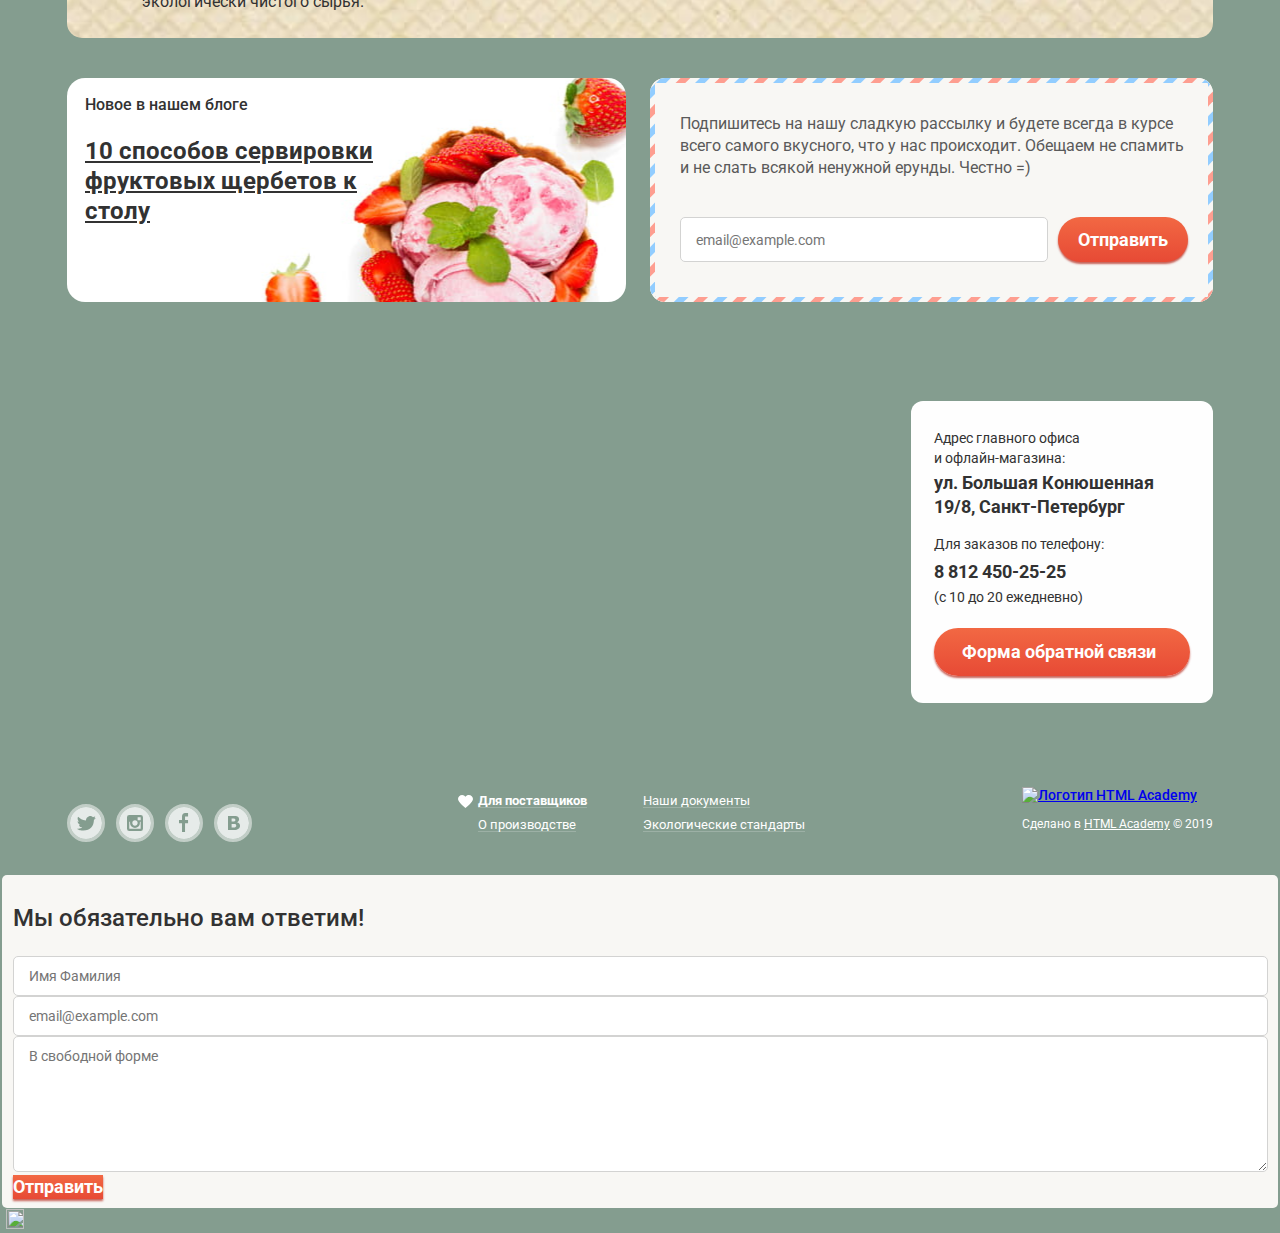
==== commit 67a618a3: "index.html правки" ====
--- a/index.html
+++ b/index.html
@@ -42,7 +42,7 @@
 						</li>
 					</ul>
 					<section class="user-navigation">
-						<div class="user-navigation-item">
+						<div class="user-navigation-item user-search">
 							<button class="user-button button-search" type="button" aria-label="Поиск">
 								<svg width="21" height="21">
 									<path d="M16.958 15.527L11.75 10.32A6.455 6.455 0 0 0 13 6.5 6.5 6.5 0 1 0 6.5 13a6.465 6.465 0 0 0 3.839-1.263l5.205 5.204 1.414-1.414zM6.5 11C4.019 11 2 8.981 2 6.5S4.019 2 6.5 2 11 4.019 11 6.5 8.981 11 6.5 11z"/>
@@ -56,7 +56,7 @@
 								</fieldset>
 							</form>
 						</div>
-						<div class="user-navigation-item">
+						<div class="user-navigation-item user-login">
 							<button class="user-button button-login" type="button">
 								<svg width="21" height="21"><g><path d="M6 14.875L12.917 9.5 6 4.125v2.917H-.042v4.917H6z"/><path d="M18 0H5C3.9 0 3 .9 3 2v2h2V2h13v15H5v-2H3v2c0 1.1.9 2 2 2h13c1.1 0 2-.9 2-2V2c0-1.1-.9-2-2-2z"/></g></svg>
 								Вход
@@ -139,41 +139,41 @@
 					<a class="button promotion-button choco-button" href="#">Хочу шоколадки!</a>
 				</article>
 			</section>
-			<section class="column">
+			<section class="products column">
 				<h2 class="visually-hidden">Хит продаж</h2>
 				<article class="products-item">
-					<img src="img/svg/hit.svg" width="61" height="61" alt="Хит">
-					<img src="img/ice-cream-orange.png" width="267" height="267" alt="Фото мороженного">
+					<img class="image-hit" src="img/svg/hit.svg" width="61" height="61" alt="Хит">
+					<img class="products-image" src="img/ice-cream-orange.png" width="267" height="267" alt="Фото мороженного">
 					<p>310 ₽<span>/кг</span></p>
-					<a href="#" class="default-link">Сливочное с апельсиновым джемом и цитрусовой стружкой</a>
-					<a class="button products-button" href="#">Быстрый просмотр</a>
-				</article>
-				<article class="products-item">
-					<img src="img/svg/hit.svg" width="61" height="61" alt="Хит">
+					<a href="#" class="default-link products-link">Сливочное с апельсиновым джемом и цитрусовой стружкой</a>
+					<a class="button products-button" href="#">Быстрый просмотр</a>
+				</article>
+				<article class="products-item">
+					<img class="image-hit" src="img/svg/hit.svg" width="61" height="61" alt="Хит">
 					<img src="img/ice-cream-choco.png" width="267" height="267" alt="Фото мороженного">
 					<p>380 ₽<span>/кг</span></p>
-					<a href="#" class="default-link">Сливочно-кофейное с кусочками шоколада</a>
-					<a class="button products-button" href="#">Быстрый просмотр</a>
-				</article>
-				<article class="products-item">
-					<img src="img/svg/hit.svg" width="61" height="61" alt="Хит">
+					<a href="#" class="default-link products-link">Сливочно-кофейное с кусочками шоколада</a>
+					<a class="button products-button" href="#">Быстрый просмотр</a>
+				</article>
+				<article class="products-item">
+					<img class="image-hit" src="img/svg/hit.svg" width="61" height="61" alt="Хит">
 					<img src="img/ice-cream-strawberry.png" width="267" height="267" alt="Фото мороженного">
 					<p>355 ₽<span>/кг</span></p>
-					<a href="#" class="default-link">Сливочно-клубничное с присыпкой из белого шоколада</a>
-					<a class="button products-button" href="#">Быстрый просмотр</a>
-				</article>
-				<article class="products-item">
-					<img src="img/svg/hit.svg" width="61" height="61" alt="Хит">
+					<a href="#" class="default-link products-link">Сливочно-клубничное с присыпкой из белого шоколада</a>
+					<a class="button products-button" href="#">Быстрый просмотр</a>
+				</article>
+				<article class="products-item">
+					<img class="image-hit" src="img/svg/hit.svg" width="61" height="61" alt="Хит">
 					<img src="img/ice-cream-caramel.png" width="267" height="267" alt="Фото мороженного">
 					<p>415 ₽<span>/кг</span></p>
-					<a href="#" class="default-link">Сливочное крем-брюле с карамельной подливкой</a>
+					<a href="#" class="default-link products-link">Сливочное крем-брюле с карамельной подливкой</a>
 					<a class="button products-button" href="#">Быстрый просмотр</a>
 				</article>
 			</section>
 			<section class="advantages">
 				<h1 class="visually-hidden">Преимущества магазина</h1>
 				<p>Магазин Глэйси — это онлайн- и офлайн-магазин по продаже мороженого собственного производства на развес</p>
-				<ul class="advantages-list wrapper">
+				<ul class="advantages-list">
 					<li class="advantages-item ice-cream">
 						<p>Все наше мороженое изготавливается на собственном производстве, с использованием современного оборудования и проверенных временем технологий.</p>
 					</li>
@@ -189,13 +189,13 @@
 				</ul>
 			</section>		
 			<section class="column">
-				<article class="new-in-blog">
+				<article class="new-in-blog promotion">
 					<h2>Новое в нашем блоге</h2>
 					<div class="new-in-blog-link">
 						<a href="#">10 способов сервировки фруктовых щербетов к столу</a>
 					</div>
 				</article>
-				<article class="subscribe">
+				<article class="subscribe promotion">
 					<h2 class="visually-hidden">Рассылка</h2>
 					<p>Подпишитесь на нашу сладкую рассылку и будете всегда в курсе всего самого вкусного, что у нас происходит. Обещаем не спамить и не слать всякой ненужной ерунды. Честно =)</p>
 					<form action="gllacyshop.ru" type="post">				
@@ -209,11 +209,11 @@
 		<section class="map">
 			<div class="content-container">
 				<div class="address">				
-					<h2>Адрес главного офиса и офлайн-магазина:</h2>
-					<p>ул. Большая Конюшенная 19/8, Санкт-Петербург</p>
+					<h2>Адрес главного офиса<br>и офлайн-магазина:</h2>
+					<p class="address-text">ул. Большая Конюшенная 19/8, Санкт-Петербург</p>
 					<h2>Для заказов по телефону:</h2>
-					<p><a class="addres-tel" href="tel:+78124502525">8 812 450-25-25</a><span>(с 10 до 20 ежедневно)</span></p>
-					<a class="button" href="#">Форма обратной связи</a>				
+					<p><a class="address-text address-tel default-link" href="tel:+78124502525">8 812 450-25-25</a><span>(с 10 до 20 ежедневно)</span></p>
+					<a class="button address-button" href="#">Форма обратной связи</a>			
 				</div>
 			</div>
 		</section>		
@@ -244,19 +244,16 @@
 			</ul>		
 			<ul class="footer-menu">
 				<li>
-					<a href="#" class="default-link">
-						<svg width="15" height="13"><path d="M10.799 0c-1.35 0-2.551.65-3.3 1.661A4.097 4.097 0 0 0 4.199 0C1.875 0 0 1.806 0 4.044 0 7.223 7.499 13 7.499 13s7.499-5.777 7.499-8.956C14.998 1.806 13.123 0 10.799 0z"/></svg>
-						Для поставщиков
-					</a>
-				</li>
-				<li>
-					<a href="#" class="default-link">Наши документы</a>
-				</li>
-				<li>
-					<a href="#" class="default-link">О производстве</a>
-				</li>
-				<li>
-					<a href="#" class="default-link">Экологические стандарты</a>
+					<a href="#" class="default-link footer-menu-link bold-link"><svg class="footer-heart" width="15" height="13"><path d="M10.799 0c-1.35 0-2.551.65-3.3 1.661A4.097 4.097 0 0 0 4.199 0C1.875 0 0 1.806 0 4.044 0 7.223 7.499 13 7.499 13s7.499-5.777 7.499-8.956C14.998 1.806 13.123 0 10.799 0z"/></svg>Для поставщиков</a>
+				</li>
+				<li>
+					<a href="#" class="default-link footer-menu-link">Наши документы</a>
+				</li>
+				<li>
+					<a href="#" class="default-link footer-menu-link">О производстве</a>
+				</li>
+				<li>
+					<a href="#" class="default-link footer-menu-link">Экологические стандарты</a>
 				</li>
 			</ul>		
 			<div class="copyright">
--- a/css/style.css
+++ b/css/style.css
@@ -9,10 +9,14 @@
   color: #ffffff;
 
   background-color: #849d8f;
-  background-image: url("../img/background-jam.jpg");
   /*background-image: url("../img/gllacy-index.jpg");*/
   background-position: top center;
   background-repeat: no-repeat;
+}
+
+img{
+  max-width: 100%;
+  height: auto;
 }
 
 /*этот класс унас на всем что выглядит как красная кнопка*/
@@ -98,6 +102,7 @@
 /*группируем элементы первойстроки хедера*/
 .navigation-wrapper{
   display: flex;
+  z-index: 2;
 }
 
 .header-logo{
@@ -243,11 +248,12 @@
   display: flex;  
   justify-content: flex-end;
   align-items: center;
-  padding-bottom: 10px;
+  padding-top: 10px;
 }
 .user-navigation-item{
   position: relative;
   margin-left: 8px;
+  padding-bottom: 20px;
 }
 /*у всех кнопок в секции с классом user-navigation один шрифт,
 цвет шрифта, одинаковый бекгранунд ховер и т.д.*/
@@ -313,6 +319,7 @@
 .form-input{
   box-sizing: border-box;
   padding: 7px 15px;
+  width: 100%;
 
   font-size: 14px;
   font-weight: 400;
@@ -333,12 +340,16 @@
   box-shadow: 0 0 0 2px rgba(46, 136, 228, 0.52);
   box-shadow: inset 0 0 0 2px rgba(46, 136, 228, 0.52);
 }
+
 /*Всплывающее окно поиска*/
 .search-form{
   display: none;
   width: 341px;    
 }
 
+.user-search:hover .search-form{
+  display: block;
+}
 .search-fieldset{
   padding: 15px 20px;
 }
@@ -347,6 +358,10 @@
 .account-form{
   display: none;
   width: 277px;
+}
+
+.user-login:hover .account-form{
+  display: block;
 }
 
 .account-fieldset{
@@ -450,11 +465,9 @@
   color: #323232;
 }
 
-/*не поняял почему блок не встал впритык
-чисто визуально подогнал отрицательынм маржином
-нотак ведь не правильно.*/
 .schedule{
   position: absolute;
+  z-index: 1;
   right: 0;
   top: 91%;
   
@@ -484,7 +497,7 @@
 /*блок slider*/
 .slider{
   position: relative;
-  z-index: -1;
+  margin-top: -80px;
 }
 
 .slider-item{
@@ -494,13 +507,10 @@
   position: relative;
   text-align: center;
 }
-.slider-item img{
-  width: 647px;
-  height: auto;
-}
+
 .slider-footer{
   position: absolute;
-  top:313px;
+  top:393px;
   width: 675px;
 }
 .slider-footer p{
@@ -532,7 +542,7 @@
   display: flex;
   position: absolute;
   left: 1px;
-  bottom: 79px; 
+  bottom: 296px; 
   margin: 0;
   padding: 0;
   list-style: none;
@@ -560,7 +570,9 @@
 
 /*блок акция*/
 .promotion-content{
-  margin-top: -15px;
+  position: relative;
+  z-index: 1;
+  margin-top: -232px;
 }
 
 .promotion{
@@ -627,18 +639,20 @@
   background-position: center;
   background-repeat: no-repeat;
 }
+
 .choco-button{
   padding-left: 20px;
   padding-right: 20px;
 }
 
-/*блок хит*/
-
 /*блок преимущества*/
 .advantages{  
-  margin-top: 40px;
+  margin-top: 36px;
   margin-bottom: 40px;
-  padding: 20px;
+  padding-top: 26px;
+  padding-right: 20px;
+  padding-bottom: 10px;
+  padding-left: 20px;
 
   color: #323232;
 
@@ -647,11 +661,12 @@
   background-size: cover;
   background-position: center;
   background-repeat: no-repeat;
+  border-radius: 15px;
 }
 
 .advantages p{
   margin: 0;
-  margin-bottom: 15px;
+  margin-bottom: 10px;
 
   font-size: 24px;
   font-weight: 500;
@@ -665,6 +680,7 @@
 
   margin: 0;
   padding: 0;
+  padding-bottom: 5px;
 
   list-style: none;
 }
@@ -673,7 +689,7 @@
 }
 
 .advantages-item p{
-  margin-left: 60px;
+  margin-left: 55px;
   padding-top: 10px;
 
   font-size: 16px;
@@ -713,12 +729,8 @@
   background-size: 49px 49px;
 }
 
-/*блок новое в блоге+рассылка
-(обединил потому что они составляют один блок)*/
+/*блок новое в блоге+рассылка*/
 .new-in-blog{
-  width: 520px;
-  padding: 25px 20px;
-  padding-top: 30px;
 
   background-color: #ffffff;
   background-image: url("../img/background-strawberry.jpg");
@@ -750,11 +762,10 @@
   color: #e84d37;
 }
 .subscribe{
-  width: 520px;
-  padding-left: 20px;
-  padding-right: 20px;
-  padding-top: 35px;
-  padding-bottom: 35px;
+  padding-left: 15px;
+  padding-right: 15px;
+  padding-top: 30px;
+  padding-bottom: 30px;
 
   border: 5px solid #92cdff;
   border-image-source: url("../img/svg/background-post.svg");
@@ -769,6 +780,7 @@
 
 .subscribe p{
   margin: 0;
+  padding-left: 10px;
 
   font-size: 16px;
   font-weight: 400;
@@ -776,35 +788,40 @@
   color: #5a5a5a;
 }
 
+.subscribe form{
+  display: flex;
+  margin-top: 38px;
+  margin-bottom: 5px;
+  padding-left: 10px;
+}
+
 .subscribe .form-input{
+  width: 100%;
   height: 45px;
-  margin-top: 45px;  
-}
+}
+
+.button-subscribe{
+  padding-top: 10px;
+  padding-right: 20px;
+  padding-bottom: 10px;
+  padding-left: 20px;
+  margin-left: 10px;
+  margin-right: 5px;
+
+  border-radius: 25px;
+} 
 
 /*блок с картой*/
-.map{
-  display: flex;
-  align-items: center;
-  
-  height: 430px;
-  margin-top: 40px;
-
-  background-image: 
-    url("../img/svg/pin.svg"),
-    url("../img/map.jpg");
-  /*маркер выставлю когда размеры блока будут*/
-  background-position: 
-    center center,
-    center center;
-  background-repeat:
-    no-repeat,
-    no-repeat;
-  -webkit-background-size:
-    80px 140px, 
-    auto auto;
-  background-size:
-    80px 140px, 
-    auto auto;
+.map{  
+  width: 1200px;
+  margin: 0 auto;
+  margin-top: 35px;
+
+  background-image: url("../img/map.png");
+  background-position: center center;
+  background-repeat: no-repeat;
+  -webkit-background-size: auto auto;
+  background-size: auto auto;
 }
 
 .map .content-container{
@@ -813,10 +830,20 @@
 }
 
 .address{
+  box-sizing: border-box;
+  width: 302px;
+  margin-top: 64px;
+  margin-bottom: 64px;
+  padding-top: 27px;
+  padding-right: 23px;
+  padding-left: 23px;
+  padding-bottom: 27px;
   background-color: #fefefe;
+  border-radius: 12px;
 }
 
 .address h2{
+  margin: 0;
   font-size: 14px;
   font-weight: 400;
   line-height: 20px;
@@ -824,23 +851,37 @@
 }
 
 .address p{
-  font-size: 18px;
-  font-weight: 700;
-  line-height: 24px;
-  color: #323232;
-}
-
+  margin: 0;
+  margin-top: 3px;
+  margin-bottom: 15px;
+}
+.address-tel{
+  display: block;
+  margin-top: 6px;
+  margin-bottom: 5px;
+}
 .address span{
   font-weight: 400;
-}
-
-.addres-tel{
+  color: #323232;
+}
+
+.address-text{
   font-size: 18px;
   font-weight: 700;
   line-height: 24px;
   color: #323232;
 
   text-decoration: none;
+}
+.address-button{
+  display: block;
+  margin-top: 23px;
+  padding-top: 12px;  
+  padding-right: 28px;
+  padding-bottom: 12px;
+  padding-left: 28px;
+
+  border-radius: 25px;
 }
 
 /*хлбные крошки*/
@@ -969,23 +1010,67 @@
 }
 
 .products-item{
+  position: relative;
+  z-index: 1;
   width: 267px;
   margin-top: 40px;
 
   text-align: center;
 }
 
+.products-item:hover{
+  z-index: 2;
+}
+
+.products-item:hover::after{
+  content: "";
+  position: absolute;
+  top: -7px;
+  left: -12px;
+  width: calc(100% + 25px);
+  height: calc(100% + 88px);
+  background-color: rgba(248, 247, 244, 0.2);
+  border-radius: 5px;
+  box-shadow: 0px 20px 20px 0px rgba(0, 0, 0, 0.4);
+  margin: 0 auto;
+}
+
+.image-hit{
+  position: absolute;
+  z-index: 2;
+  top: 0;
+  left: 0;
+}
+
+.products-item:hover .products-image{
+  position: relative;
+  z-index: 1;
+}
+
 .products-item p{
+  position: absolute;
+  z-index: 2;
+  top: 210px;
+  left: 0;
+  margin: 0;
+
   font-size: 45px;
   font-weight: 700;
   line-height: 45px;
+
+  text-shadow: 0px 1px 3px rgba(49, 50, 53, 0.5);
 }
 
 .products-item span{
   font-size: 30px;
 }
 
-.products-item a{
+.products-link{
+  position: relative;
+  z-index: 2;
+  display: inline-block;
+  margin-top: 11px;
+
   font-size: 16px;
   font-weight: 500;
   line-height: 22px;
@@ -993,17 +1078,22 @@
 }
 
 .products-button{
+  position: absolute;
+  z-index: 3;
+  left: 30px;
+  right: 30px;
+  bottom: -68px;
   display: none;
 
-  font-size: 18px;
-}
-
-.products-item:hover{
-  background-color: rgba(248, 247, 244, 0.2);
+  padding-top: 12px;
+  padding-right: 17px;
+  padding-bottom: 12px;
+  padding-left: 12px;
+  border-radius: 25px;
 }
 
 .products-item:hover .products-button{
-  display: block
+  display: block;
 }
 
 .catalog-navigation{
@@ -1096,23 +1186,32 @@
 /*соцсети*/
 .social-network{
   display: flex;
-
-  width: 185px;
-}
-.social-network li{
-  margin-right: 15px;
-  margin-top: auto;
-  margin-bottom: auto;
-}
-
-.social-network a,
+}
+
+.social-network a{
+  display: block;
+  
+  width: 32px;
+  height: 32px;
+  margin-top: 17px;
+  margin-right: 11px;
+
+  fill: #e6ebe9;
+  border-radius: 50%;
+  border: 3px solid #c2cec7;
+}
+
+.social-network a:hover,
+.social-network a:focus{
+  fill: #ffffff;
+}
+
 .social-network a:active{
-  fill: #e6ebe9;
-}
-
-.social-network a:hover{
-  fill: #ffffff;
-}
+  fill: #e9e9e9;
+  border: 3px solid #dae2de;
+  box-shadow: inset 0px 2px 1px 0px rgba(136, 136, 136, 0.004);
+}
+
 
 .footer-menu{
   display: flex;
@@ -1124,15 +1223,42 @@
 
 .footer-menu li{
   width: 50%;
-}
-
-.footer-menu a{
+  margin-bottom: 6px;
+}
+
+.footer-menu-link{
+  position: relative;
   font-size: 13px;
-  font-weight: 700;
+  font-weight: 400;
   line-height: 18px;
-  color: #ffffff;
-
+  color: #ffffff;  
+  text-decoration: none;
+}
+.bold-link{
+  font-weight: 700;
+}
+
+.footer-heart{
+  position: absolute;
+  left: -20px;
+  top: 2px;
   fill: #ffffff;
+}
+.footer-menu-link:hover .footer-heart{
+  fill: #ffbc9e;
+}
+.footer-menu-link::after{
+  content: "";
+  position: absolute;
+  bottom: 0;
+  left: 0;
+  width: 100%;
+  height: 1px;
+  background-color: rgba(255, 255, 255, 0.2);
+  margin: 0 auto;
+}
+.footer-menu-link:hover::after{
+  background-color: rgba(255, 188, 158, 0.2);
 }
 
 .copyright p{
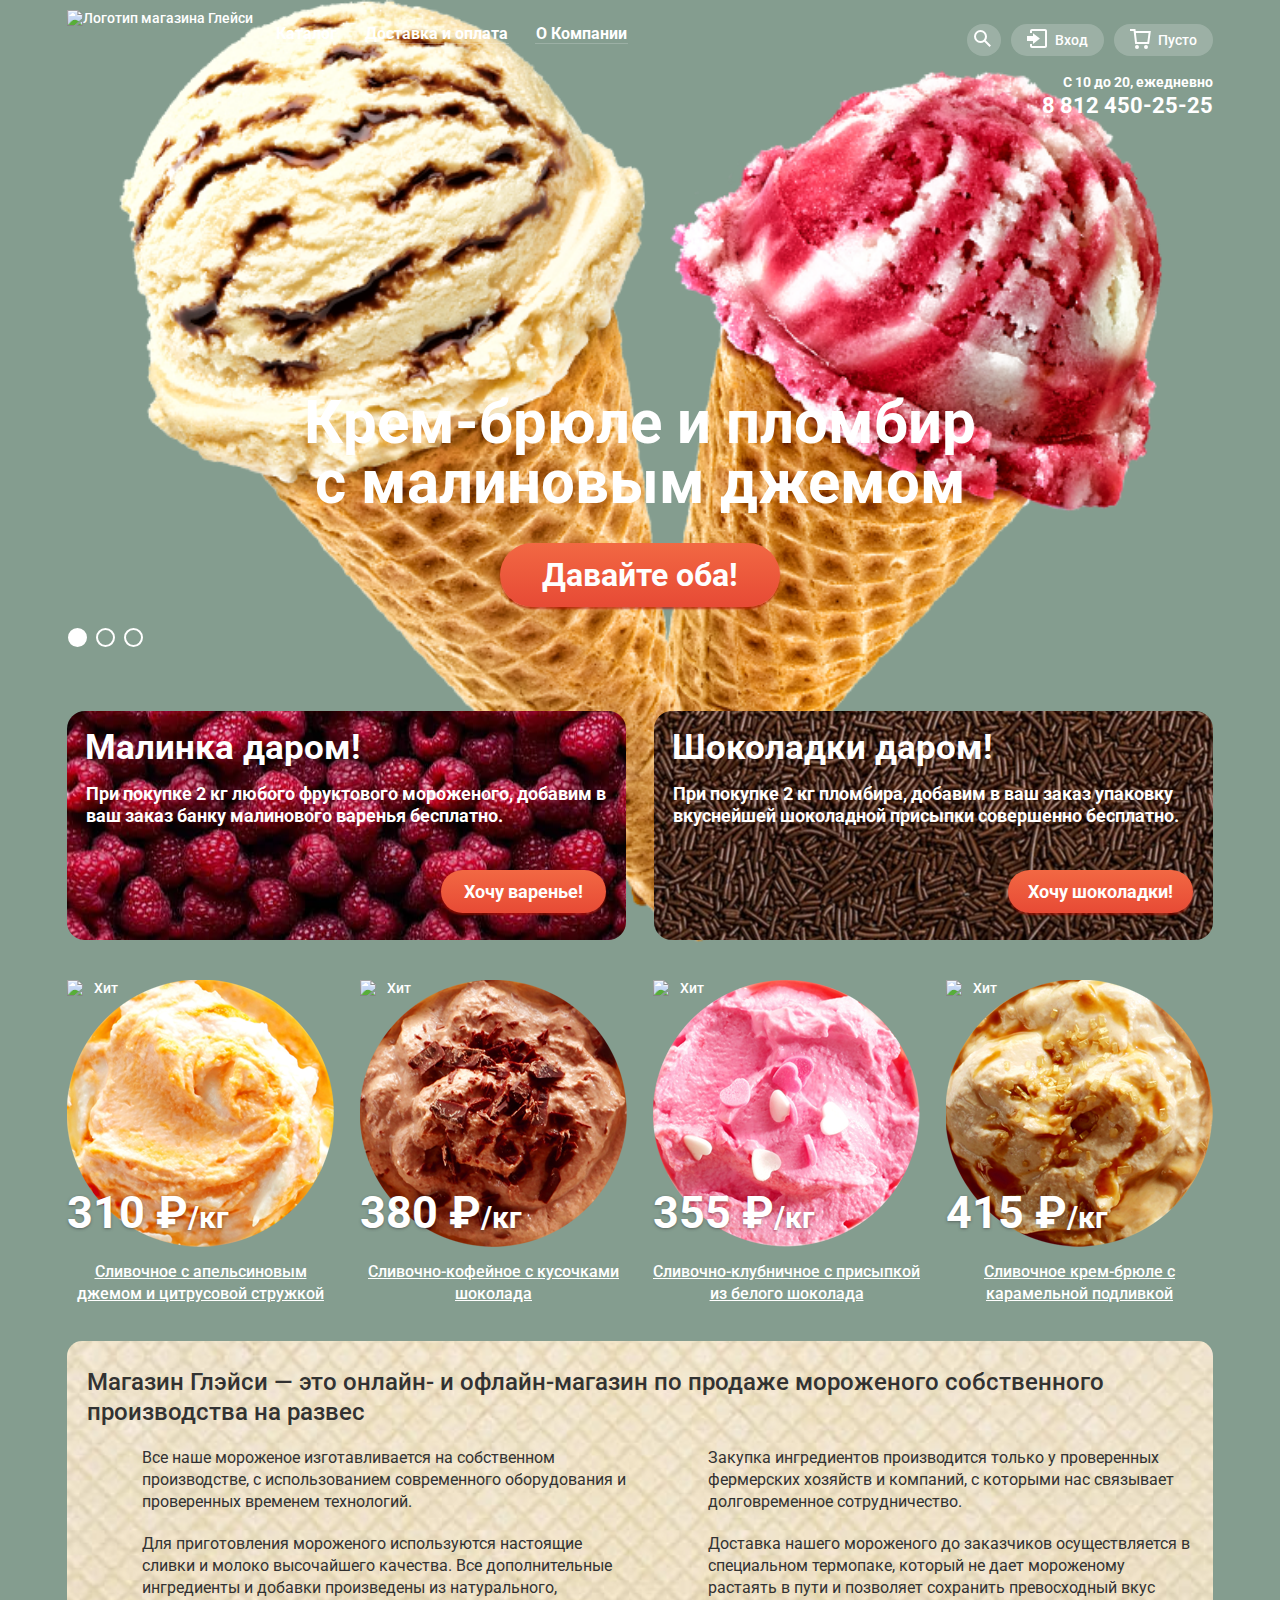
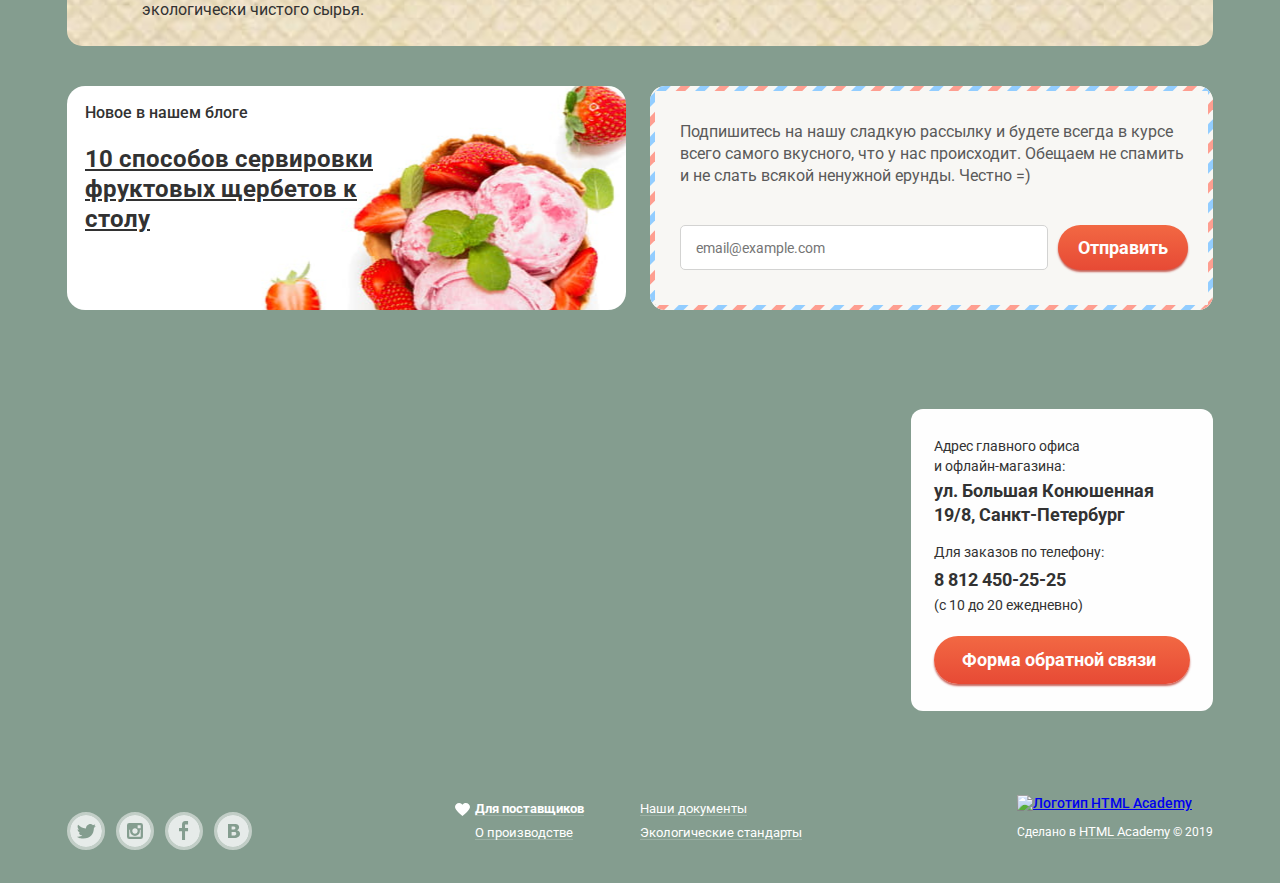
==== commit 0eeeff47: "Закончил index.html" ====
--- a/index.html
+++ b/index.html
@@ -258,22 +258,22 @@
 			</ul>		
 			<div class="copyright">
 				<a href="https://htmlacademy.ru/intensive/htmlcss" aria-label="Ссылка на интенсивный курс HTML Academy"><img src="img/svg/logo-htmlacademy.svg" alt="Логотип HTML Academy" width="108" height="39"></a>
-				<p>Сделано в <u>HTML Academy</u> © 2019</p>
+				<p>Сделано в <a href="#" class="default-link footer-menu-link">HTML Academy</a> © 2019</p>
 			</div>
 		</div>
 	</footer>
 	<div class="modal">
 		<!-- модальное окно Формы обратной связи-->
 		<form action="gllacyshop.ru" type="post">
-			<fieldset class="form-fieldset">
+			<fieldset class="form-fieldset modal-form">
 				<legend class="visually-hidden">Форма обратной связи</legend>
 				<p>Мы обязательно вам ответим!</p>
 				<label for="user-name" class="visually-hidden">Ваше имя и фамилия</label>
-				<input class="form-input" type="text" name="name" id="user-name" placeholder="Имя Фамилия">
+				<input class="form-input modal-input" type="text" name="name" id="user-name" placeholder="Имя Фамилия">
 				<label for="user-email" class="visually-hidden">Ваш e-mail</label>
-				<input class="form-input" type="email" name="email" id="user-email" placeholder="email@example.com">
+				<input class="form-input modal-input" type="email" name="email" id="user-email" placeholder="email@example.com">
 				<label for="user-text" class="visually-hidden">Ваш вопрос или пожелание в свободной форме</label>
-				<textarea class="form-input" name="text" id="user-text" cols="100" rows="5" placeholder="В свободной форме"></textarea>
+				<textarea class="form-input modal-textarea" name="text" id="user-text" cols="100" rows="5" placeholder="В свободной форме"></textarea>
 				<button class="button modal-send" type="submit" value="send">Отправить</button>
 			</fieldset>			
 		</form>
--- a/css/style.css
+++ b/css/style.css
@@ -121,8 +121,12 @@
 /*делаем основное меню флексовым*/
 .main-menu{
   display: flex;
-  padding-left: 6px;
+  padding-top: 10px;
   padding-bottom: 12px;
+  padding-left: 6px;  
+}
+.main-menu-item{
+  padding-bottom: 20px;
 }
 /*стилизуем элементы меню*/
 .main-menu-link{
@@ -193,7 +197,9 @@
   border-radius: 5px;
   background-color: #f8f7f4;
 }
-
+.main-menu-item:hover .sub-menu{
+  display: block;
+}
 .sub-menu-link{
   display: block;
   margin: 0;
@@ -1269,18 +1275,62 @@
       /*КОНЕЦ FOOTER*/
 
       /*МОДАЛЬНОЕ ОКНО*/
+.modal {
+  display: none;
+  z-index: 3;
+  position: fixed;
+  top: 0;
+  left: 0;
+  width: 100%;
+  height: 100%;
+  background-color: rgba(0,0,0,0.3);
+}
+.modal-show{
+  display: block;
+}
+.modal-form{
+  display: flex;
+  flex-direction: column;
+  width: 478px;
+  margin-top: 337px;
+  margin-left: calc(50% - 263px);
+  padding-top: 20px;
+  padding-right: 24px;
+  padding-bottom: 27px;
+  padding-left: 24px;
+}
+
 .modal p{
+  margin: 0;
+  margin-bottom: 24px;
   font-size: 24px;
   font-weight: 500;
   line-height: 28px;
   color: #323232;
 }
-
+.modal-input{
+  width: 50%;
+  margin-bottom: 20px;
+}
+.modal-textarea{
+  margin-bottom: 25px;
+  height: 155px;
+}
+.modal-send{
+  align-self: flex-end;
+  margin-bottom: 10px;
+  padding: 7px 24px;
+  border-radius: 25px;
+}
 .modal-close{
+  position: fixed;
+  top: 356px;
+  right: 50%;
+  margin-right: -223px;
+  padding: 0;
   background-color: transparent;
   border: none;
 }
-
 .modal-close:hover{
   cursor: pointer;
 }
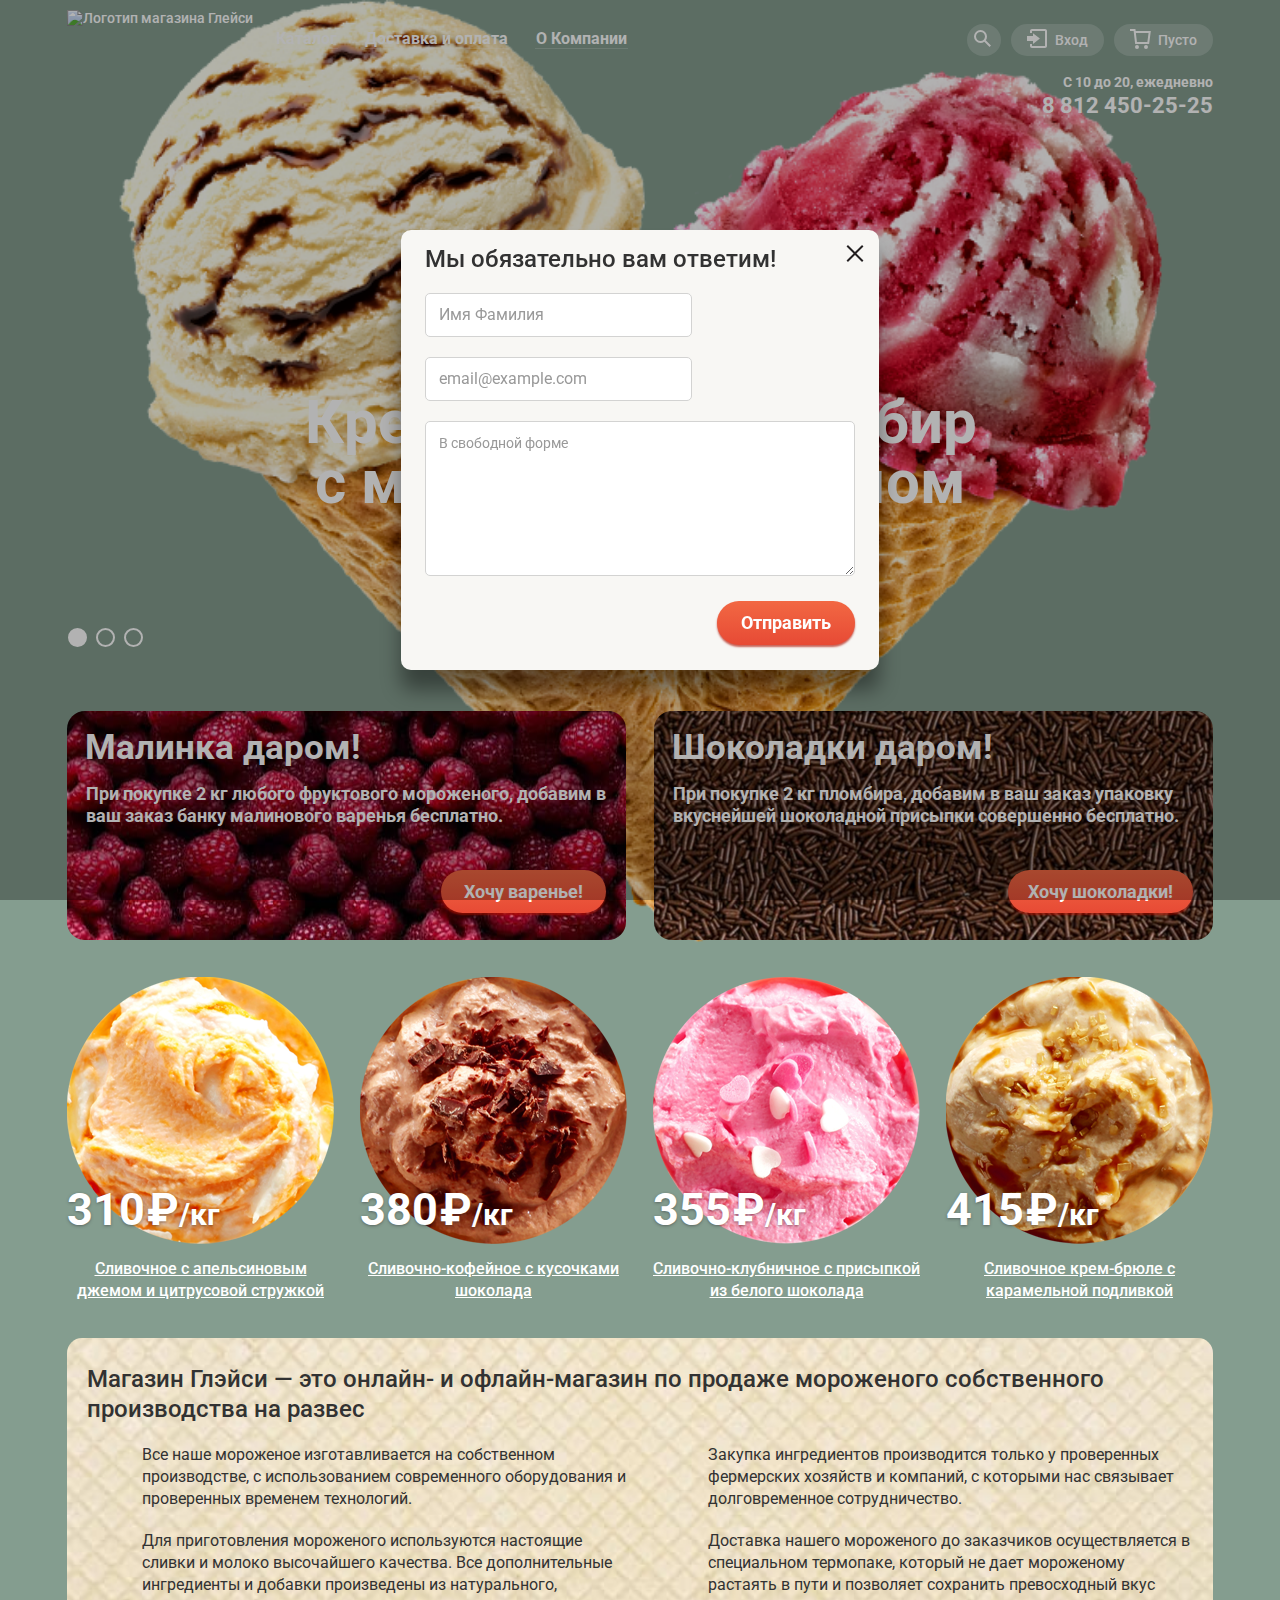
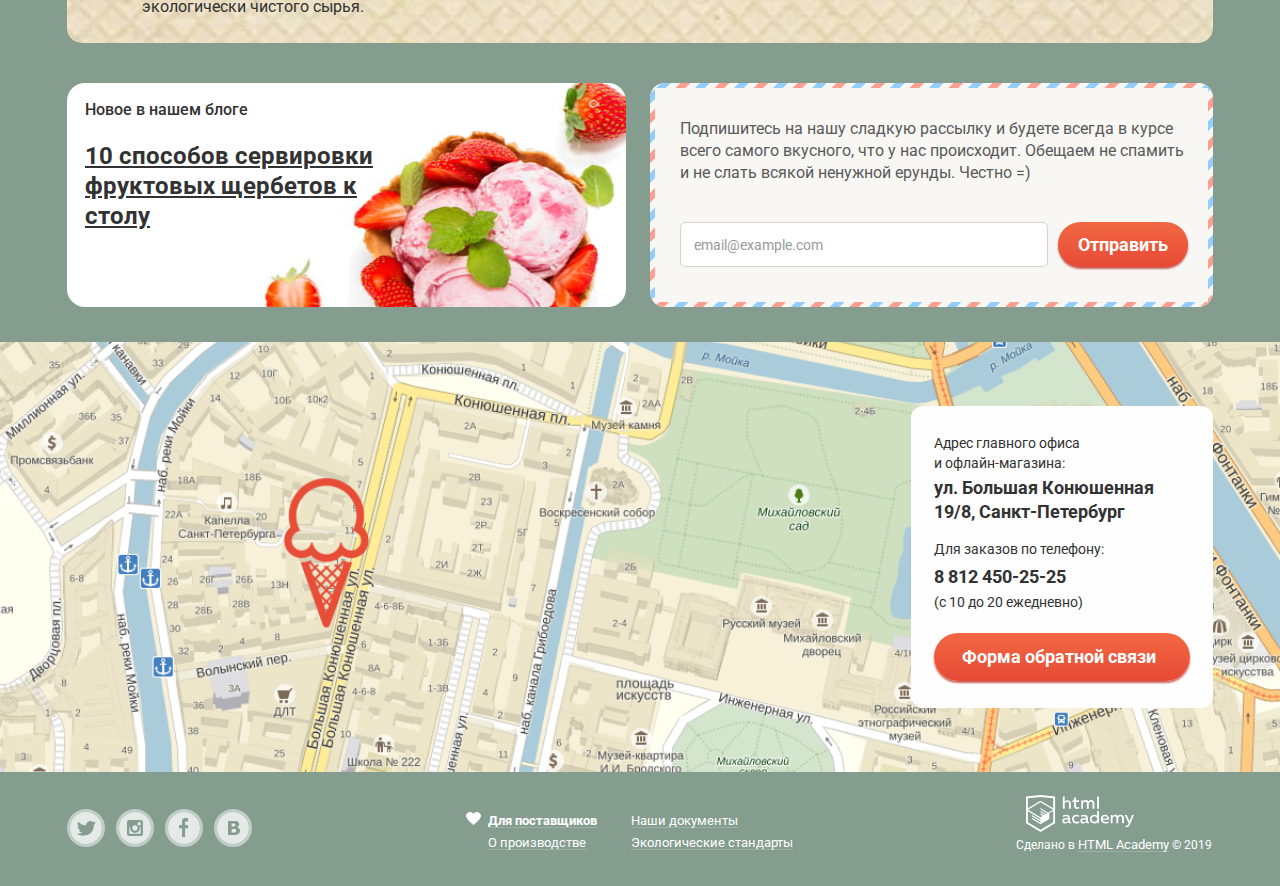
==== commit 95b09fb7: "Меклкие правки" ====
--- a/index.html
+++ b/index.html
@@ -15,7 +15,7 @@
 				<nav class="main-navigation">
 					<ul class="main-menu list">
 						<li class="main-menu-item">
-							<a href="catalog.html" class="main-menu-link">Каталог</a>
+							<a href="#" class="main-menu-link">Каталог</a>
 							<ul class="sub-menu list">
 								<li class="sub-menu-item">
 									<a href="#" class="sub-menu-link divider"><b>Новинки</b></a>
@@ -42,6 +42,7 @@
 						</li>
 					</ul>
 					<section class="user-navigation">
+						<h2 class="visually-hidden">Пользовательское меню</h2>
 						<div class="user-navigation-item user-search">
 							<button class="user-button button-search" type="button" aria-label="Поиск">
 								<svg width="21" height="21">
@@ -49,7 +50,7 @@
 								</svg>
 							</button>
 							<!-- Ховер Поиск-->
-							<form class="search-form user-navigation-popup" action="gllacyshop.ru" type="post" name="search-form">
+							<form class="search-form user-navigation-popup" action="gllacyshop.ru" method="post" name="search-form">
 								<fieldset class="form-fieldset search-fieldset">
 									<legend class="visually-hidden">Форма поиска</legend>
 									<input class="form-input search-input" type="search" name="search" placeholder="Крем-брюле">
@@ -62,9 +63,9 @@
 								Вход
 							</button>
 							<!-- Ховер Вход в личный кабинет-->
-							<form class="account-form user-navigation-popup" action="gllacyshop.ru" type="post" name="account-form">
+							<form class="account-form user-navigation-popup" action="gllacyshop.ru" method="post" name="account-form">
 								<fieldset class="form-fieldset account-fieldset">
-									<legend class="visually-hidden">Личный кабинет</legend>	
+									<legend class="visually-hidden">Личный кабинет</legend>
 									<label for="user-login-lk" class="visually-hidden">Логин</label>
 									<input class="form-input account-input" type="email" name="user-login" id="user-login-lk" placeholder="email@example.com">
 									<label for="user-password" class="visually-hidden">Пароль</label>
@@ -73,10 +74,10 @@
 										<button class="button login-submit" type="submit" value="login">Войти</button>
 										<ul class="account-form-list">
 											<li>
-												<a href="#" class="form-link default-link">Забыли пароль?</a>
+												<a href="#" class="account-form-link default-link">Забыли пароль?</a>
 											</li>
-											<li>												
-												<a href="#" class="form-link default-link">Новая регистрация</a>
+											<li>
+												<a href="#" class="account-form-link default-link">Новая регистрация</a>
 											</li>
 										</ul>
 									</div>
@@ -110,17 +111,17 @@
 						<p>Крем-брюле и пломбир с малиновым джемом</p>
 						<a class="button slider-button" href="#">Давайте оба!</a>	</div>
 				</div>
-				<div class="slider-item" style="display: none;">
+				<div class="slider-item visually-hidden">
 					<img src="img/ice-cream-chocolate.png" width="1045" height="881" alt="Фото мороженного">
 					<p>Шоколадный пломбир и лимонный сорбет </p>
-					<a class="button" href="#">Давайте оба!</a>				
-				</div>
-				<div class="slider-item" style="display: none;">
+					<a class="button" href="#">Давайте оба!</a>
+				</div>
+				<div class="slider-item visually-hidden">
 					<img src="img/ice-cream-sherbet.png" width="1045" height="881" alt="Фото мороженного">
 					<p>Пломбир с помадкой и клубничный щербет</p>
-					<a class="button" href="#">Давайте оба!</a>				
-				</div>
-				<ul class="slider-navigation-list" role="pagination">
+					<a class="button" href="#">Давайте оба!</a>
+				</div>
+				<ul class="slider-navigation-list">
 					<li><button class="slider-navigation-item active" type="button"></button></li>
 					<li><button class="slider-navigation-item" type="button"></button></li>
 					<li><button class="slider-navigation-item" type="button"></button></li>
@@ -139,33 +140,33 @@
 					<a class="button promotion-button choco-button" href="#">Хочу шоколадки!</a>
 				</article>
 			</section>
-			<section class="products column">
+			<section class="products">
 				<h2 class="visually-hidden">Хит продаж</h2>
-				<article class="products-item">
-					<img class="image-hit" src="img/svg/hit.svg" width="61" height="61" alt="Хит">
+				<article class="products-item products-item-hit">
+					<h3 class="visually-hidden">Карточка товара</h3>
 					<img class="products-image" src="img/ice-cream-orange.png" width="267" height="267" alt="Фото мороженного">
-					<p>310 ₽<span>/кг</span></p>
+					<p>310<span class="ruble">&#8381;</span><span class="kilo">/кг</span></p>
 					<a href="#" class="default-link products-link">Сливочное с апельсиновым джемом и цитрусовой стружкой</a>
 					<a class="button products-button" href="#">Быстрый просмотр</a>
 				</article>
-				<article class="products-item">
-					<img class="image-hit" src="img/svg/hit.svg" width="61" height="61" alt="Хит">
+				<article class="products-item products-item-hit">
+					<h3 class="visually-hidden">Карточка товара</h3>
 					<img src="img/ice-cream-choco.png" width="267" height="267" alt="Фото мороженного">
-					<p>380 ₽<span>/кг</span></p>
+					<p>380<span class="ruble">&#8381;</span><span class="kilo">/кг</span></p>
 					<a href="#" class="default-link products-link">Сливочно-кофейное с кусочками шоколада</a>
 					<a class="button products-button" href="#">Быстрый просмотр</a>
 				</article>
-				<article class="products-item">
-					<img class="image-hit" src="img/svg/hit.svg" width="61" height="61" alt="Хит">
+				<article class="products-item products-item-hit">
+					<h3 class="visually-hidden">Карточка товара</h3>
 					<img src="img/ice-cream-strawberry.png" width="267" height="267" alt="Фото мороженного">
-					<p>355 ₽<span>/кг</span></p>
+					<p>355<span class="ruble">&#8381;</span><span class="kilo">/кг</span></p>
 					<a href="#" class="default-link products-link">Сливочно-клубничное с присыпкой из белого шоколада</a>
 					<a class="button products-button" href="#">Быстрый просмотр</a>
 				</article>
-				<article class="products-item">
-					<img class="image-hit" src="img/svg/hit.svg" width="61" height="61" alt="Хит">
+				<article class="products-item products-item-hit">
+					<h3 class="visually-hidden">Карточка товара</h3>
 					<img src="img/ice-cream-caramel.png" width="267" height="267" alt="Фото мороженного">
-					<p>415 ₽<span>/кг</span></p>
+					<p>415<span class="ruble">&#8381;</span><span class="kilo">/кг</span></p>
 					<a href="#" class="default-link products-link">Сливочное крем-брюле с карамельной подливкой</a>
 					<a class="button products-button" href="#">Быстрый просмотр</a>
 				</article>
@@ -182,12 +183,12 @@
 					</li>
 					<li class="advantages-item eco">
 						<p>Для приготовления мороженого используются настоящие сливки и молоко высочайшего качества. Все дополнительные ингредиенты и добавки произведены из натурального, экологически чистого сырья.</p>
-					</li>				
+					</li>
 					<li class="advantages-item thermometer">
 						<p>Доставка нашего мороженого до заказчиков осуществляется в специальном термопаке, который не дает мороженому растаять в пути и позволяет сохранить превосходный вкус</p>
 					</li>
 				</ul>
-			</section>		
+			</section>
 			<section class="column">
 				<article class="new-in-blog promotion">
 					<h2>Новое в нашем блоге</h2>
@@ -198,7 +199,7 @@
 				<article class="subscribe promotion">
 					<h2 class="visually-hidden">Рассылка</h2>
 					<p>Подпишитесь на нашу сладкую рассылку и будете всегда в курсе всего самого вкусного, что у нас происходит. Обещаем не спамить и не слать всякой ненужной ерунды. Честно =)</p>
-					<form action="gllacyshop.ru" type="post">				
+					<form action="gllacyshop.ru" method="post">
 						<label for="email" class="visually-hidden">Введите Ваш e-mail</label>
 						<input class="form-input" type="email" id="email" placeholder="email@example.com">
 						<button class="button button-subscribe" type="submit" value="subscribe">Отправить</button>
@@ -208,76 +209,80 @@
 		</div>
 		<section class="map">
 			<div class="content-container">
-				<div class="address">				
+				<div class="address">
 					<h2>Адрес главного офиса<br>и офлайн-магазина:</h2>
 					<p class="address-text">ул. Большая Конюшенная 19/8, Санкт-Петербург</p>
 					<h2>Для заказов по телефону:</h2>
 					<p><a class="address-text address-tel default-link" href="tel:+78124502525">8 812 450-25-25</a><span>(с 10 до 20 ежедневно)</span></p>
-					<a class="button address-button" href="#">Форма обратной связи</a>			
-				</div>
-			</div>
-		</section>		
+					<a class="button address-button" href="#">Форма обратной связи</a>
+				</div>
+			</div>
+		</section>
 	</main>
 	<footer class="main-footer">
 		<div class="footer-content content-container">
-			<ul class="social-network">
-				<li>
-					<a href="#" aria-label="Ссылка на twitter магазина Gllacy">
-						<svg width="32" height="32"><path d="M16 0C7.164 0 0 7.164 0 16c0 8.837 7.164 16 16 16 8.837 0 16-7.163 16-16 0-8.836-7.163-16-16-16zm7.944 12.809c-.251 6.516-3.463 10.832-10.992 10.702h-.486c-.447 0-4.543-.443-5.344-1.823 2.479.19 4.247-.406 5.12-1.136-1.048-.289-2.923-.461-3.251-2.848.384.104.618.221 1.299.113-1.307-.824-2.758-1.519-2.679-3.643.311.317 1.164.518 1.46.457-.768-.233-2.149-3.244-.974-4.781 1.984 1.79 4.075 3.482 7.804 3.643.227-2.214 1.24-3.699 3.168-4.325 1.84-.479 3.255.26 3.901 1.138.737-.224 1.453-.466 2.193-.685-.004.833-.569 1.463-.935 1.709.747.165 1.423-.475 1.423-.475-.184.963-1.094 1.725-1.707 1.954z"/></svg>
-					</a>
-				</li>
-				<li>
-					<a href="#" aria-label="Ссылка на instagram магазина Gllacy">
-						<svg width="32" height="32"><g><path d="M20.916 16a4.938 4.938 0 1 1-9.877 0c0-.394.051-.773.138-1.14h-.897v6.838h11.396V14.86h-.897c.086.367.137.746.137 1.14z"/><path d="M15.978 18.659c1.466 0 2.659-1.193 2.659-2.659s-1.193-2.659-2.659-2.659c-1.466 0-2.659 1.193-2.659 2.659s1.192 2.659 2.659 2.659zM18.637 10.302h3.039v3.039h-3.039z"/><path d="M16 0C7.164 0 0 7.164 0 16c0 8.837 7.164 16 16 16 8.837 0 16-7.163 16-16 0-8.836-7.163-16-16-16zm7.955 21.698a2.285 2.285 0 0 1-2.279 2.279H10.279A2.285 2.285 0 0 1 8 21.698V10.302a2.286 2.286 0 0 1 2.279-2.279h11.396a2.286 2.286 0 0 1 2.279 2.279v11.396z"/></g></svg>
-					</a>
-				</li>
-				<li>
-					<a href="#" aria-label="Ссылка на facebook магазина Gllacy">
-						<svg width="32" height="32"><path d="M16 0C7.164 0 0 7.163 0 16s7.164 16 16 16c8.837 0 16-7.164 16-16S24.837 0 16 0zm4.062 9.455h-3.021v3.444h3.021v3.445h-3.021v8.61H14.02v-8.61H11v-3.445h3.021V9.455c0-1.902 1.353-3.445 3.021-3.445h3.021v3.445z"/></svg>
-					</a>
-				</li>
-				<li>
-					<a href="#" aria-label="Ссылка на VK магазина Gllacy">
-						<svg width="32" height="32"><g><path d="M16.637 14.495c.402-.019.719-.082.951-.188.326-.145.54-.33.641-.559.101-.229.15-.496.15-.797 0-.232-.058-.465-.174-.697-.116-.232-.322-.405-.617-.517-.264-.1-.592-.155-.984-.165a76.242 76.242 0 0 0-1.652-.014h-.339v2.965h.565c.571 0 1.057-.009 1.459-.028zM18.118 17.084c-.282-.081-.672-.125-1.166-.132a127.97 127.97 0 0 0-1.55-.009h-.79v3.493h.264c1.014 0 1.74-.003 2.18-.009a3.2 3.2 0 0 0 1.212-.245c.377-.157.633-.364.774-.625s.214-.562.214-.9c0-.446-.088-.788-.261-1.03-.17-.241-.464-.423-.877-.543z"/><path d="M16 0C7.164 0 0 7.164 0 16c0 8.837 7.164 16 16 16 8.837 0 16-7.163 16-16 0-8.836-7.163-16-16-16zm6.602 20.531a3.73 3.73 0 0 1-1.124 1.327c-.552.415-1.161.71-1.823.886s-1.501.264-2.519.264h-6.121V8.987h5.443c1.13 0 1.957.038 2.48.113a5.126 5.126 0 0 1 1.561.5c.533.27.929.632 1.189 1.087.26.455.392.975.392 1.558 0 .678-.179 1.278-.536 1.795-.358.518-.863.92-1.517 1.208v.075c.917.182 1.642.559 2.179 1.13.537.571.807 1.325.807 2.261 0 .678-.138 1.283-.411 1.817z"/></g></svg>
-					</a>
-				</li>
-			</ul>		
-			<ul class="footer-menu">
-				<li>
-					<a href="#" class="default-link footer-menu-link bold-link"><svg class="footer-heart" width="15" height="13"><path d="M10.799 0c-1.35 0-2.551.65-3.3 1.661A4.097 4.097 0 0 0 4.199 0C1.875 0 0 1.806 0 4.044 0 7.223 7.499 13 7.499 13s7.499-5.777 7.499-8.956C14.998 1.806 13.123 0 10.799 0z"/></svg>Для поставщиков</a>
-				</li>
-				<li>
-					<a href="#" class="default-link footer-menu-link">Наши документы</a>
-				</li>
-				<li>
-					<a href="#" class="default-link footer-menu-link">О производстве</a>
-				</li>
-				<li>
-					<a href="#" class="default-link footer-menu-link">Экологические стандарты</a>
-				</li>
-			</ul>		
+			<div class="main-footer-navigation">
+				<ul class="social-network list">
+					<li>
+						<a href="#" aria-label="Ссылка на twitter магазина Gllacy">
+							<svg width="32" height="32"><path d="M16 0C7.164 0 0 7.164 0 16c0 8.837 7.164 16 16 16 8.837 0 16-7.163 16-16 0-8.836-7.163-16-16-16zm7.944 12.809c-.251 6.516-3.463 10.832-10.992 10.702h-.486c-.447 0-4.543-.443-5.344-1.823 2.479.19 4.247-.406 5.12-1.136-1.048-.289-2.923-.461-3.251-2.848.384.104.618.221 1.299.113-1.307-.824-2.758-1.519-2.679-3.643.311.317 1.164.518 1.46.457-.768-.233-2.149-3.244-.974-4.781 1.984 1.79 4.075 3.482 7.804 3.643.227-2.214 1.24-3.699 3.168-4.325 1.84-.479 3.255.26 3.901 1.138.737-.224 1.453-.466 2.193-.685-.004.833-.569 1.463-.935 1.709.747.165 1.423-.475 1.423-.475-.184.963-1.094 1.725-1.707 1.954z"/></svg>
+						</a>
+					</li>
+					<li>
+						<a href="#" aria-label="Ссылка на instagram магазина Gllacy">
+							<svg width="32" height="32"><g><path d="M20.916 16a4.938 4.938 0 1 1-9.877 0c0-.394.051-.773.138-1.14h-.897v6.838h11.396V14.86h-.897c.086.367.137.746.137 1.14z"/><path d="M15.978 18.659c1.466 0 2.659-1.193 2.659-2.659s-1.193-2.659-2.659-2.659c-1.466 0-2.659 1.193-2.659 2.659s1.192 2.659 2.659 2.659zM18.637 10.302h3.039v3.039h-3.039z"/><path d="M16 0C7.164 0 0 7.164 0 16c0 8.837 7.164 16 16 16 8.837 0 16-7.163 16-16 0-8.836-7.163-16-16-16zm7.955 21.698a2.285 2.285 0 0 1-2.279 2.279H10.279A2.285 2.285 0 0 1 8 21.698V10.302a2.286 2.286 0 0 1 2.279-2.279h11.396a2.286 2.286 0 0 1 2.279 2.279v11.396z"/></g></svg>
+						</a>
+					</li>
+					<li>
+						<a href="#" aria-label="Ссылка на facebook магазина Gllacy">
+							<svg width="32" height="32"><path d="M16 0C7.164 0 0 7.163 0 16s7.164 16 16 16c8.837 0 16-7.164 16-16S24.837 0 16 0zm4.062 9.455h-3.021v3.444h3.021v3.445h-3.021v8.61H14.02v-8.61H11v-3.445h3.021V9.455c0-1.902 1.353-3.445 3.021-3.445h3.021v3.445z"/></svg>
+						</a>
+					</li>
+					<li>
+						<a href="#" aria-label="Ссылка на VK магазина Gllacy">
+							<svg width="32" height="32"><g><path d="M16.637 14.495c.402-.019.719-.082.951-.188.326-.145.54-.33.641-.559.101-.229.15-.496.15-.797 0-.232-.058-.465-.174-.697-.116-.232-.322-.405-.617-.517-.264-.1-.592-.155-.984-.165a76.242 76.242 0 0 0-1.652-.014h-.339v2.965h.565c.571 0 1.057-.009 1.459-.028zM18.118 17.084c-.282-.081-.672-.125-1.166-.132a127.97 127.97 0 0 0-1.55-.009h-.79v3.493h.264c1.014 0 1.74-.003 2.18-.009a3.2 3.2 0 0 0 1.212-.245c.377-.157.633-.364.774-.625s.214-.562.214-.9c0-.446-.088-.788-.261-1.03-.17-.241-.464-.423-.877-.543z"/><path d="M16 0C7.164 0 0 7.164 0 16c0 8.837 7.164 16 16 16 8.837 0 16-7.163 16-16 0-8.836-7.163-16-16-16zm6.602 20.531a3.73 3.73 0 0 1-1.124 1.327c-.552.415-1.161.71-1.823.886s-1.501.264-2.519.264h-6.121V8.987h5.443c1.13 0 1.957.038 2.48.113a5.126 5.126 0 0 1 1.561.5c.533.27.929.632 1.189 1.087.26.455.392.975.392 1.558 0 .678-.179 1.278-.536 1.795-.358.518-.863.92-1.517 1.208v.075c.917.182 1.642.559 2.179 1.13.537.571.807 1.325.807 2.261 0 .678-.138 1.283-.411 1.817z"/></g></svg>
+						</a>
+					</li>
+				</ul>
+				<ul class="footer-menu list">
+					<li class="footer-menu-item">
+						<a href="#" class="default-link footer-menu-link"><svg class="footer-heart" width="15" height="13"><path d="M10.799 0c-1.35 0-2.551.65-3.3 1.661A4.097 4.097 0 0 0 4.199 0C1.875 0 0 1.806 0 4.044 0 7.223 7.499 13 7.499 13s7.499-5.777 7.499-8.956C14.998 1.806 13.123 0 10.799 0z"/></svg><b>Для поставщиков</b></a>
+					</li>
+					<li class="footer-menu-item">
+						<a href="#" class="default-link footer-menu-link">Наши документы</a>
+					</li>
+					<li class="footer-menu-item">
+						<a href="#" class="default-link footer-menu-link">О производстве</a>
+					</li>
+					<li class="footer-menu-item">
+						<a href="#" class="default-link footer-menu-link">Экологические стандарты</a>
+					</li>
+				</ul>
+			</div>
 			<div class="copyright">
-				<a href="https://htmlacademy.ru/intensive/htmlcss" aria-label="Ссылка на интенсивный курс HTML Academy"><img src="img/svg/logo-htmlacademy.svg" alt="Логотип HTML Academy" width="108" height="39"></a>
-				<p>Сделано в <a href="#" class="default-link footer-menu-link">HTML Academy</a> © 2019</p>
+				<a class="default-link" href="https://htmlacademy.ru/intensive/htmlcss" aria-label="Ссылка на интенсивный курс HTML Academy"><svg class="copyright-logo" id="Layer_1" data-name="Layer 1" xmlns="http://www.w3.org/2000/svg" viewBox="0 0 108.08 36.85"><path d="M44.61,26.88a2,2,0,0,0,.55-0.1v1.33a3.25,3.25,0,0,1-1.18.21,1.67,1.67,0,0,1-1.67-1,4.84,4.84,0,0,1-3.14,1.08c-1.51,0-2.91-.83-2.91-2.55,0-2.13,2-2.79,3.71-2.79a11.08,11.08,0,0,1,2.17.25v-0.3c0-1-.76-1.77-2.19-1.77a7.42,7.42,0,0,0-3,.64v-1.7a10.21,10.21,0,0,1,3.19-.55c2.36,0,3.81,1.12,3.81,3.65v3a0.54,0.54,0,0,0,.49.59h0.17Zm-6.44-1.13A1.35,1.35,0,0,0,39.63,27h0.11a3.39,3.39,0,0,0,2.41-1V24.58a9.72,9.72,0,0,0-1.81-.21c-1,0-2.16.33-2.16,1.38h0Zm12.36-6.11a5,5,0,0,1,2.57.64V22a4.08,4.08,0,0,0-2.3-.7,2.75,2.75,0,1,0,0,5.49,5,5,0,0,0,2.43-.64v1.71a6.27,6.27,0,0,1-2.76.57A4.21,4.21,0,0,1,46,24.51q0-.21,0-0.41a4.32,4.32,0,0,1,4.18-4.46h0.38Zm12.17,7.24a2,2,0,0,0,.55-0.1v1.33a3.25,3.25,0,0,1-1.18.21,1.67,1.67,0,0,1-1.67-1,4.84,4.84,0,0,1-3.14,1.08c-1.51,0-2.91-.83-2.91-2.55,0-2.13,2-2.79,3.71-2.79a11.08,11.08,0,0,1,2.17.25v-0.3c0-1-.76-1.77-2.19-1.77a7.42,7.42,0,0,0-3,.64v-1.7a10.21,10.21,0,0,1,3.19-.55c2.36,0,3.81,1.12,3.81,3.65v3a0.54,0.54,0,0,0,.49.59h0.17Zm-6.44-1.13A1.35,1.35,0,0,0,57.73,27h0.11a3.39,3.39,0,0,0,2.41-1V24.58a9.72,9.72,0,0,0-1.81-.21c-1.06,0-2.16.33-2.16,1.38h0ZM73,16V28.2H71.35V26.88a3.88,3.88,0,0,1-3.19,1.54,4.4,4.4,0,0,1,0-8.78,3.81,3.81,0,0,1,3,1.3V16H73Zm-4.53,5.22a2.76,2.76,0,1,0,0,5.52A2.86,2.86,0,0,0,71.15,25V23A2.91,2.91,0,0,0,68.49,21.27ZM79,19.64c3.31,0,4.46,2.68,3.92,5.09H76.7c0.21,1.5,1.67,2.11,3.19,2.11a6.11,6.11,0,0,0,2.64-.59v1.6a7.14,7.14,0,0,1-3,.57C77,28.42,74.78,27,74.78,24a4.18,4.18,0,0,1,4-4.39H79Zm0.09,1.54a2.28,2.28,0,0,0-2.44,2.1v0.06H81.3A2,2,0,0,0,79.13,21.18Zm5.73,7V19.87h1.65v1a3.81,3.81,0,0,1,2.78-1.27A2.86,2.86,0,0,1,91.89,21a4.12,4.12,0,0,1,2.91-1.33A3.06,3.06,0,0,1,98,23V28.2h-1.9V23.05a1.59,1.59,0,0,0-1.42-1.75H94.42a2.8,2.8,0,0,0-2.07,1.12V28.2h-1.9V23.05A1.59,1.59,0,0,0,89,21.31H88.8a3,3,0,0,0-2.21,1.29v5.63H84.86Zm21.31-8.33h1.9l-3.91,9.46c-0.9,2.17-2.09,2.86-3.35,2.86a4.76,4.76,0,0,1-1.1-.14V30.46a2.86,2.86,0,0,0,.85.12c0.9,0,1.58-.64,2.07-1.9l0.17-.42-4-8.4h2l2.86,6.29ZM38.73,1.46V6.22a3.81,3.81,0,0,1,2.7-1.14,3.25,3.25,0,0,1,3.44,3.4v5.15H43V8.72a1.81,1.81,0,0,0-1.61-2h-0.3a2.93,2.93,0,0,0-2.32,1.39v5.52h-1.9V1.46h1.9ZM49.94,2.31v3h3V6.91h-3v3.81c0,1.1.5,1.46,1.58,1.46a4.49,4.49,0,0,0,1.69-.33v1.6A6.8,6.8,0,0,1,51,13.8a2.55,2.55,0,0,1-2.86-2.74V6.89H46.58V5.26h1.5V2.74Zm5.4,11.31V5.28H57v1A3.81,3.81,0,0,1,59.77,5a2.86,2.86,0,0,1,2.6,1.33A4.12,4.12,0,0,1,65.28,5,3.06,3.06,0,0,1,68.44,8.4v5.21h-1.9V8.46a1.59,1.59,0,0,0-1.42-1.75H64.89a2.8,2.8,0,0,0-2.07,1.12v5.78h-1.9V8.46A1.59,1.59,0,0,0,59.5,6.71H59.27A3,3,0,0,0,57.06,8v5.63H55.34ZM71.17,1.45H73V13.6H71.17V1.45ZM14.71,0H14.55L0,1.54V28.21l14.55,8.66,14.55-8.66V1.54Zm12.5,27.1L14.55,34.64,1.9,27.12V16.18l12.59,7.5V25L5.86,19.9v1.31l8.68,5.21v1.39L5.87,22.65V24l8.68,5.21,8.75-5.24V18.31L27.2,16V27.12Zm0-12.53-3.48,2-1.6,1L14.51,13v1.31L21,18.23H21l-0.14.09-1,.54-5.37-3.2V17l4.24,2.52-1,.67-3.2-1.9v1.31l2.1,1.24L14.5,22.1,2,14.65,14.51,7.11Zm0-1.32L14.49,5.76,1.91,13.25v-10L14.56,1.92,27.21,3.25v10h0Z" transform="translate(0 -0.02)"/></svg></a>
+				<p>Сделано в <a href="https://htmlacademy.ru/intensive/htmlcss" class="default-link footer-menu-link">HTML Academy</a> © 2019</p>
 			</div>
 		</div>
 	</footer>
-	<div class="modal">
+	<div class="modal modal-show">
 		<!-- модальное окно Формы обратной связи-->
-		<form action="gllacyshop.ru" type="post">
-			<fieldset class="form-fieldset modal-form">
-				<legend class="visually-hidden">Форма обратной связи</legend>
-				<p>Мы обязательно вам ответим!</p>
-				<label for="user-name" class="visually-hidden">Ваше имя и фамилия</label>
-				<input class="form-input modal-input" type="text" name="name" id="user-name" placeholder="Имя Фамилия">
-				<label for="user-email" class="visually-hidden">Ваш e-mail</label>
-				<input class="form-input modal-input" type="email" name="email" id="user-email" placeholder="email@example.com">
-				<label for="user-text" class="visually-hidden">Ваш вопрос или пожелание в свободной форме</label>
-				<textarea class="form-input modal-textarea" name="text" id="user-text" cols="100" rows="5" placeholder="В свободной форме"></textarea>
-				<button class="button modal-send" type="submit" value="send">Отправить</button>
-			</fieldset>			
-		</form>
-		<button class="modal-close" type="button" aria-label="Кнопка закрыть"><img src="img/svg/cross-big.svg" width="18" height="18" alt=""></button>
+		<div class="modal-wrapper">
+			<form action="gllacyshop.ru" method="post">
+				<fieldset class="form-fieldset modal-form">
+					<legend class="visually-hidden">Форма обратной связи</legend>
+					<p>Мы обязательно вам ответим!</p>
+					<label for="user-name" class="visually-hidden">Ваше имя и фамилия</label>
+					<input class="form-input modal-input" type="text" name="name" id="user-name" placeholder="Имя Фамилия">
+					<label for="user-email" class="visually-hidden">Ваш e-mail</label>
+					<input class="form-input modal-input" type="email" name="email" id="user-email" placeholder="email@example.com">
+					<label for="user-text" class="visually-hidden">Ваш вопрос или пожелание в свободной форме</label>
+					<textarea class="form-input modal-textarea" name="text" id="user-text" cols="100" rows="5" placeholder="В свободной форме"></textarea>
+					<button class="button modal-send" type="submit" value="send">Отправить</button>
+				</fieldset>
+			</form>
+			<button class="modal-close" type="button" aria-label="Кнопка закрыть"><svg xmlns="http://www.w3.org/2000/svg" width="18" height="17" viewBox="0 0 18 17"><path fill="#231F20" d="M17.454 1.46L16.04.046 9 7.086 1.96.046.546 1.46l7.04 7.04-7.04 7.04 1.414 1.414L9 9.914l7.04 7.04 1.414-1.414-7.04-7.04z"/></svg></button>
+		</div>
 	</div>
 </body>
 </html>
--- a/css/style.css
+++ b/css/style.css
@@ -1,17 +1,17 @@
-body {
-  margin: 0;
-  padding: 0;
-
-  font-family: "Roboto", Arial, sans-serif;
+body{
+  font-family: 'Roboto', Arial, sans-serif;
   font-size: 14px;
   font-weight: 500;
   line-height: 16px;
   color: #ffffff;
 
+  min-width: 1200px;
+  margin: 0;
+  padding: 0;
+
   background-color: #849d8f;
-  /*background-image: url("../img/gllacy-index.jpg");*/
+  background-repeat: no-repeat;
   background-position: top center;
-  background-repeat: no-repeat;
 }
 
 img{
@@ -21,46 +21,50 @@
 
 /*этот класс унас на всем что выглядит как красная кнопка*/
 .button{
-  padding: 0;
-
   font-size: 18px;
   font-weight: 700;
   line-height: 24px;
   color: #fefefe;
 
+  padding: 0;
+
+  cursor: pointer;
   text-decoration: none;
 
+  border: none;
+  outline: none;
   background-image: linear-gradient(to top, #e74a35 0%, #f26843 100%);
-  border: none;
   box-shadow: 0 2px 2px rgba(172, 16, 0, 0.64);
-
-  cursor: pointer;
 }
 
 .button:hover,
 .button:focus{
-  background-color: #fff;
+  background-color: #ffffff;
   background-image: linear-gradient(to top, rgba(231, 74, 53, 0.8) 0%, rgba(242, 104, 67, 0.8) 100%);
   box-shadow: 0 1px 2px #ac1000;
-
 }
 
 .button:active{
-  background-color: #fff;
+  background-color: #ffffff;
   background-image: linear-gradient(to top, rgba(231, 74, 53, 0.93) 0%, rgba(242, 104, 67, 0.93) 100%);
   box-shadow: inset 0 2px 2px #942718;
 }
 
 /*hover и focuse всех ссылок по умолчанию*/
+.default-link{
+  fill: #ffffff;
+}
+
 .default-link:hover,
 .default-link:focus,
 .default-link:active{
   color: #ffbc9e;
 
+  outline: none;
+
   fill: #ffbc9e;
-
-  outline: none;
-}
+}
+
 /*обнуляем отступы в списках*/
 .list{
   margin: 0;
@@ -68,13 +72,24 @@
 
   list-style: none;
 }
+
 /*класс скрывающий эллементы*/
-.visually-hidden {
-  position: absolute;
+.visually-hidden{
+  position: absolute;
+
+  overflow: hidden;
   clip: rect(0 0 0 0);
+
   width: 1px;
   height: 1px;
   margin: -1px;
+  padding: 0;
+
+  white-space: nowrap;
+
+  border: 0;
+
+  clip-path: inset(100%);
 }
 
 /*ограниччивает ширину и выравнивает*/
@@ -85,34 +100,36 @@
 
 .column{
   display: flex;
+
   justify-content: space-between;
 }
 
-     /*HEADER*/
-/*оступ шапки от верха страницы*/
+/*HEADER*/
+
 .main-header{
   margin-top: 10px;
 }
-/*блоки хедера выстариваем в столбик*/
+
 .header-wrapper{
+  position: relative;
+
   display: flex;
   flex-direction: column;
-  position: relative;
-}
-/*группируем элементы первойстроки хедера*/
+}
+
 .navigation-wrapper{
-  display: flex;
   z-index: 2;
+
+  display: flex;
 }
 
 .header-logo{
   margin-right: 6px;
 }
-/*отделяем блок навигации от логотипа
-разрешаем ему забирать все свобоное пространство
-и рискидываем его содержимое по сторонам*/
+
 .main-navigation{
   display: flex;
+
   align-items: center;
   flex-grow: 1;
   justify-content: space-between;
@@ -121,67 +138,79 @@
 /*делаем основное меню флексовым*/
 .main-menu{
   display: flex;
-  padding-top: 10px;
+
+  padding-top: 15px;
   padding-bottom: 12px;
-  padding-left: 6px;  
-}
+  padding-left: 6px;
+}
+
 .main-menu-item{
   padding-bottom: 20px;
 }
+
 /*стилизуем элементы меню*/
 .main-menu-link{
+  font-size: 16px;
+  font-weight: 700;
+  line-height: 18px;
+  color: #ffffff;
+
+  position: relative;
+
   display: block;
-  position: relative;
+
   margin-right: 6px;
   padding-top: 5px;
   padding-right: 11px;
   padding-bottom: 5px;
-  padding-left: 11px;  
-
-  font-size: 16px;
-  font-weight: 700;
-  line-height: 18px;
-  color: #ffffff;
+  padding-left: 11px;
 
   text-decoration: none;
 }
+
 /*подчеркивание для элементов меню*/
 .main-menu-link::after{
-  content: "";
-  position: absolute;
+  position: absolute;
+  right: 0;
   bottom: 4px;
-  left: 0px;
+  left: 0;
+
   width: calc(100% - 20px);
   height: 1px;
+  margin: 0 auto;
+
+  content: '';
+
   background-color: rgba(255, 255, 255, 0.2);
-  right: 0;
-  margin: 0 auto;
-}
+}
+
 /*эффекты наведения фокусировки и клика*/
 .main-menu-link:hover,
 .main-menu-link:focus{
   color: #323232;
 
+  text-decoration: none;
+
   border-radius: 25px;
+  outline: none;
   background-color: #f7f6f3;
-
+}
+
+.main-menu-link:active{
+  color: #323232;
+
+  text-decoration: none;
+
+  border-radius: 25px;
   outline: none;
-  text-decoration: none;
-}
-
-.main-menu-link:active{
-  color: #323232;
-
+  background-color: #ededed;
+  box-shadow: inset 0px 2px 1px 0px #696969;
+}
+
+/*подсветка текущей страницы*/
+.current{
   border-radius: 25px;
-  background-color: #ededed;
-
-  outline: none;
-  text-decoration: none;
-}
-/*подсветка текущей страницы*/
-.current {
   background-color: #d07058;
-  border-radius: 25px;
 }
 
 .current::after{
@@ -190,38 +219,48 @@
 
 /*стилизуем меню каталога*/
 .sub-menu{
+  position: absolute;
+  z-index: 2;
+  top: 45px;
+  left: 158px;
+
   display: none;
-  position: absolute;
   overflow: hidden;
+
   margin-top: 5px;
+  padding-bottom: 6px;
+
   border-radius: 5px;
   background-color: #f8f7f4;
-}
+  box-shadow: 0 20px 20px rgba(0, 0, 0, 0.4);
+}
+
 .main-menu-item:hover .sub-menu{
   display: block;
 }
+
 .sub-menu-link{
-  display: block;
-  margin: 0;
-  padding: 0;
-  padding-top:9px;
-  padding-right: 20px;
-  padding-bottom:9px;  
-  padding-left: 20px;
   font-size: 14px;
   font-weight: 400;
   line-height: 16px;
   color: #323232;
 
+  display: block;
+
+  margin: 0;
+  padding-top: 8px;
+  padding-right: 20px;
+  padding-bottom: 8px;
+  padding-left: 20px;
+
   text-decoration: none;
 }
 
 /*эффекты наведения фокусировки и клика*/
 .sub-menu-link:hover,
 .sub-menu-link:focus{
+  outline: none;
   background-color: #fbded7;
-
-  outline: none;
 }
 
 .sub-menu-link:active{
@@ -232,70 +271,90 @@
 так же увеличивается внутренний отступ*/
 .divider{
   position: relative;
-  padding-top: 12px;
+
+  padding-top: 10px;
   padding-bottom: 12px;
 }
 
 .divider::after{
-  content: "";
   position: absolute;
   bottom: 0;
   left: 0;
-  width: calc(100% - 20px);
+
+  width: calc(100% - 13px);
   height: 1px;
-  background-color: rgba(0, 0, 0, 0.2);;
-  right: 0;
-  margin: 0 auto;
+  margin-left: 5px;
+
+  content: '';
+
+  background-color: rgba(0, 0, 0, 0.2);
 }
 
 /*делаем меню пользователя флексовым
 и прижимаем его элементы к правой стороне*/
 .user-navigation{
-  display: flex;  
+  display: flex;
+
+  padding-top: 5px;
+
   justify-content: flex-end;
   align-items: center;
-  padding-top: 10px;
-}
+}
+
 .user-navigation-item{
   position: relative;
+
   margin-left: 8px;
-  padding-bottom: 20px;
-}
+  margin-bottom: 14px;
+  padding-bottom: 6px;
+}
+
 /*у всех кнопок в секции с классом user-navigation один шрифт,
 цвет шрифта, одинаковый бекгранунд ховер и т.д.*/
 .user-button{
-  display: flex;
-  align-items: center;
+  font-size: 14px;
+  font-weight: 500;
+  line-height: 16px;
+  color: #ffffff;
+
+  display: flex;
+
   margin-left: 2px;
   padding-top: 5px;
   padding-right: 16px;
   padding-bottom: 6px;
   padding-left: 16px;
-  font-size: 14px;
-  font-weight: 500;
-  line-height: 16px;
-  color: #ffffff;
-
-  border:none;
+
+  border: none;
   border-radius: 25px;
   background-color: rgba(255, 255, 255, 0.2);
-  fill: #ffffff; 
+
+  align-items: center;
+  fill: #ffffff;
 }
 
 .user-button:hover,
 .user-button:focus{
   color: #323232;
 
+  cursor: pointer;
+
   background-color: #f8f7f4;
+
   fill: #323232;
-
-  cursor: pointer;
 }
 
 .user-button:active{
   color: #323232;
 
   background-color: #ededed;
+  box-shadow: inset 0px 2px 1px 0px #696969;
+}
+
+.button-cart-full{
+  color: #323232;
+
+  background-color: #f8f7f4;
 }
 
 .button-search{
@@ -309,32 +368,74 @@
 .button-cart svg{
   margin-right: 7px;
 }
+
 .user-navigation-popup{
   position: absolute;
-  top: 38px;
+  top: 36px;
   right: 0;
 }
 
 /*form input textarea*/
 .form-fieldset{
-  background-color: #f8f7f4;
+  margin: 0;
+
   border: none;
   border-radius: 5px;
+  background-color: #f8f7f4;
+  box-shadow: 0 20px 20px rgba(0, 0, 0, 0.4);
 }
 
 .form-input{
+  font-size: 14px;
+  font-weight: 700;
+  line-height: 24px;
+  color: #323232;
+
   box-sizing: border-box;
-  padding: 7px 15px;
   width: 100%;
-
-  font-size: 14px;
+  padding: 9px 13px;
+
+  border: 1px solid #d3d3d2;
+  border-radius: 5px;
+  background-color: #ffffff;
+}
+
+.form-input::-moz-placeholder{
+  overflow: hidden;
+
+  text-overflow: ellipsis;
+}
+
+.form-input:-moz-placeholder{
+  overflow: hidden;
+
+  text-overflow: ellipsis;
+}
+
+.form-input:-ms-input-placeholder{
+  overflow: hidden;
+
+  text-overflow: ellipsis;
+}
+
+.form-input::-webkit-input-placeholder{
   font-weight: 400;
-  line-height: 24px;
   color: #999999;
-
-  background-color: #ffffff;
-  border: 1px solid #d3d3d2;
-  border-radius: 5px;  
+}
+
+.form-input::-moz-placeholder{
+  font-weight: 400;
+  color: #999999;
+}
+
+.form-input:-moz-placeholder{
+  font-weight: 400;
+  color: #999999;
+}
+
+.form-input:-ms-input-placeholder{
+  font-weight: 400;
+  color: #999999;
 }
 
 .form-input:hover{
@@ -350,20 +451,23 @@
 /*Всплывающее окно поиска*/
 .search-form{
   display: none;
-  width: 341px;    
+
+  width: 342px;
 }
 
 .user-search:hover .search-form{
   display: block;
 }
+
 .search-fieldset{
-  padding: 15px 20px;
+  padding: 20px 15px;
 }
 
 /*Всплывающее окно входа*/
 .account-form{
   display: none;
-  width: 277px;
+
+  width: 278px;
 }
 
 .user-login:hover .account-form{
@@ -372,121 +476,198 @@
 
 .account-fieldset{
   padding: 20px;
-}
+  padding-right: 18px;
+}
+
 .account-input{
   margin: 0;
-  margin-bottom: 20px;  
-}
+  margin-bottom: 20px;
+}
+
 .acount-form-footer{
   display: flex;
 }
+
 .login-submit{
-  margin-right: 10px;
+  margin-right: 18px;
   padding: 10px 25px;
+
   border-radius: 25px;
 }
+
 .account-form-list{
   display: flex;
+
+  margin: 0;
+  padding: 0;
+
+  list-style: none;
+
   flex-wrap: wrap;
-  margin: 0;
-  padding: 0;
-  list-style: none;
-}
-
-/*ссылки на форме входа в личный кабинет*/ 
-.form-link{
-  position: relative;
+}
+
+/*ссылки на форме входа в личный кабинет*/
+.account-form-link{
   font-size: 13px;
   font-weight: 400;
-  line-height: 24px;
-  color: #323232;
+  line-height: 13px;
+  color: #323232;
+
+  position: relative;
+
   text-decoration: none;
 }
 
-.form-link::after{
-  content: "";
+.account-form-link::after{
   position: absolute;
   bottom: 0;
   left: 0;
+
   width: 100%;
   height: 1px;
+
+  content: '';
+
   background-color: rgba(0, 0, 0, 0.3);
 }
 
-.form-link:hover::after{
+.account-form-link:hover::after{
   background-color: rgba(255, 188, 158, 0.3);
 }
+
 /*корзина*/
 .cart-form{
-  border: 2px solid red;
-  padding: 20px 15px;
-  padding-right: 34px;
-  
-}
-.cart-form table {
-  border-collapse: collapse; /*убираем пустые промежутки между ячейками*/
-  border: 1px solid grey; /*устанавливаем для таблицы внешнюю границу серого цвета толщиной 1px*/
-}
-.cart-form td {
-  /*margin: 0;
-  padding: 0;*/
-  border: 1px solid blue;
-}
-.cart-form td:nth-child(3){  
-  width: 415px;
-  background-color: green;
+  display: none;
+  flex-direction: column;
+
+  box-sizing: border-box;
+  width: 540px;
+  padding-top: 19px;
+  padding-left: 17px;
+  padding-right: 17px;
+  padding-bottom: 19px;
+}
+
+.user-cart:hover .cart-form{
+  display: flex;
+}
+
+.cart-item{
+  position: relative;
+
+  display: flex;
+
+  margin-bottom: 16px;
+  padding-right: 15px;
+}
+
+.cart-item:last-of-type::after{
+  position: absolute;
+  bottom: -17px;
+  left: 0;
+
+  width: 510px;
+  height: 1px;
+  margin: 0 auto;
+
+  content: '';
+
+  background-color: rgba(0, 0, 0, 0.1);
 }
 
 .delete-item{
+  box-sizing: border-box;
+  height: 15px;
+  margin-top: 8px;
+  padding: 0;
+
+  cursor: pointer;
+
+  border: none;
   background-color: transparent;
-  border: none;
-
-  cursor: pointer;
+}
+
+.cart-item-img{
+  width: 33px;
+  margin: 0;
+  margin-left: 14px;
+}
+
+.cart-item-name{
+  width: 220px;
+  margin-left: 13px;
+}
+
+.cart-item-prise{
+  margin-left: 28px;
+}
+
+.cart-item-cost{
+  margin-left: 26px;
 }
 
 .cart-text{
-  width: auto;
-  padding-top: 8px;
   font-size: 13px;
   font-weight: 400;
   line-height: 16px;
   color: #323232;
 
+  display: inline-block;
+
+  padding-top: 8px;
+
+  border: none;
   background-color: transparent;
-  border:none;
-
-  -ms-appearance: none;
+
+      -ms-appearance: none;
   -webkit-appearance: none;
-  -moz-appearance:textfield;
-  appearance: none;     
-}
+     -moz-appearance: textfield;
+          appearance: none;
+}
+
 .cart-price{
   color: #999999;
 }
 
-.cart-form p{
+.cart-total{
+  align-self: flex-end;
   font-size: 15px;
   font-weight: 700;
   line-height: 18px;
   color: #323232;
+
+  margin-top: 16px;
+  margin-right: -2px;
+  margin-bottom: 15px;
+}
+
+.cart-button{
+  align-self: flex-end;
+  padding-top: 10px;
+  padding-right: 14px;
+  padding-bottom: 10px;
+  padding-left: 14px;
+
+  border-radius: 25px;
 }
 
 .schedule{
   position: absolute;
   z-index: 1;
+  top: 85%;
   right: 0;
-  top: 91%;
-  
+
   text-align: right;
 }
 
 .schedule p{
-  margin: 0;
-  padding: 0;
-  margin-bottom: 5px;
   font-size: 14px;
   font-weight: 700;
   line-height: 16px;
+
+  margin: 0;
+  margin-bottom: 5px;
+  padding: 0;
 }
 
 .schedule a{
@@ -497,34 +678,45 @@
 
   text-decoration: none;
 }
-      /*КОНЕЦ HEADER*/
-      
-      /*MAIN*/
+
+/*КОНЕЦ HEADER*/
+
+/*MAIN*/
 /*блок slider*/
 .slider{
   position: relative;
-  margin-top: -80px;
+
+  margin-top: -85px;
 }
 
 .slider-item{
+  position: relative;
+
   display: flex;
   flex-direction: column;
+
+  text-align: center;
+
   align-items: center;
-  position: relative;
-  text-align: center;
 }
 
 .slider-footer{
   position: absolute;
-  top:393px;
+  top: 393px;
+  left: 50%;
+
   width: 675px;
-}
+  margin-left: -337px;
+}
+
 .slider-footer p{
   margin: 0;
   margin-bottom: 30px;
 }
+
 .slider-button{
   display: block;
+
   width: 280px;
   margin: 0 auto;
   padding-top: 10px;
@@ -532,11 +724,13 @@
 
   border-radius: 50px;
 }
+
 .slider-item p{
   font-size: 60px;
   font-weight: 700;
   line-height: 60px;
 }
+
 .slider-item a{
   font-size: 32px;
   font-weight: 700;
@@ -544,30 +738,37 @@
 
   text-decoration: none;
 }
+
 .slider-navigation-list{
-  display: flex;
-  position: absolute;
+  position: absolute;
+  bottom: 296px;
   left: 1px;
-  bottom: 296px; 
+
+  display: flex;
+
   margin: 0;
   padding: 0;
+
   list-style: none;
+
   border: none;
 }
 
 .slider-navigation-item{
-  margin-right: 9px;
   width: 19px;
   height: 19px;
+  margin-right: 9px;
+
+  border: 2px solid #ffffff;
   border-radius: 21px;
-  border: 2px solid #ffffff;
   background-color: transparent;
 }
 
 .slider-navigation-item:hover,
 .slider-navigation-item:focus{
+  cursor: pointer;
+
   background-color: rgba(247, 248, 244, 0.4);;
-  cursor: pointer;
 }
 
 .slider-navigation-list .active{
@@ -578,6 +779,7 @@
 .promotion-content{
   position: relative;
   z-index: 1;
+
   margin-top: -232px;
 }
 
@@ -592,67 +794,70 @@
 }
 
 .promotion h3{
-  margin: 0;
-  margin-bottom: 15px;
-
   font-size: 35px;
   font-weight: 700;
   line-height: 41px;
+
+  margin: 0;
+  margin-bottom: 15px;
 }
 
 .promotion p{
-  margin: 0;
-  margin-left: 1px;
-
   font-size: 18px;
   font-weight: 700;
   line-height: 22px;
+
+  margin: 0;
+  margin-left: 1px;
 }
 
 .promotion-button{
+  font-size: 18px;
+  font-weight: 700;
+  line-height: 43px;
+
   display: block;
-  align-self: flex-end;  
-  
+
   margin-top: 43px;
   margin-right: 2px;
   margin-bottom: 11px;
 
   text-align: center;
-  font-size: 18px;
-  font-weight: 700;
-  line-height: 43px;
-
   text-decoration: none;
 
   border-radius: 25px;
+
+  align-self: flex-end;
 }
 
 .raspberry{
   background-color: #9d0532;
-  background-image: url("../img/background-raspberry.jpg");
+  background-image: url('../img/background-raspberry.jpg');
+  background-repeat: no-repeat;
   background-position: center;
-  background-repeat: no-repeat;
-}
-
-.raspberry-button{  
+}
+
+.raspberry-button{
+  padding-right: 23px;
   padding-left: 23px;
-  padding-right: 23px;
 }
 
 .choco{
   background-color: #412211;
-  background-image: url("../img/background-choco.jpg");
+  background-image: url('../img/background-choco.jpg');
+  background-repeat: no-repeat;
   background-position: center;
-  background-repeat: no-repeat;
 }
 
 .choco-button{
+  padding-right: 20px;
   padding-left: 20px;
-  padding-right: 20px;
 }
 
 /*блок преимущества*/
-.advantages{  
+.advantages{
+  color: #323232;
+
   margin-top: 36px;
   margin-bottom: 40px;
   padding-top: 26px;
@@ -660,99 +865,99 @@
   padding-bottom: 10px;
   padding-left: 20px;
 
-  color: #323232;
-
+  border-radius: 15px;
   background-color: #ebdcbc;
-  background-image: url("../img/background-waffle.jpg");
+  background-image: url('../img/background-waffle.jpg');
+  background-repeat: no-repeat;
+  background-position: center;
   background-size: cover;
-  background-position: center;
-  background-repeat: no-repeat;
-  border-radius: 15px;
 }
 
 .advantages p{
-  margin: 0;
-  margin-bottom: 10px;
-
   font-size: 24px;
   font-weight: 500;
   line-height: 30px;
+
+  margin: 0;
+  margin-bottom: 10px;
 }
 
 .advantages-list{
   display: flex;
+
+  margin: 0;
+  padding: 0;
+  padding-bottom: 5px;
+
+  list-style: none;
+
   justify-content: space-between;
   flex-wrap: wrap;
-
-  margin: 0;
-  padding: 0;
-  padding-bottom: 5px;
-
-  list-style: none;
-}
+}
+
 .advantages-item{
   width: 540px;
 }
 
 .advantages-item p{
-  margin-left: 55px;
-  padding-top: 10px;
-
   font-size: 16px;
   font-weight: 400;
   line-height: 22px;
+
+  margin-left: 55px;
+  padding-top: 10px;
 }
 
 .ice-cream{
-  background-image: url("../img/svg/ice-cream.svg");
+  background-image: url('../img/svg/ice-cream.svg');
+  background-repeat: no-repeat;
   background-position: left top;
+  -webkit-background-size: 49px 49px;
+          background-size: 49px 49px;
+}
+
+.eco{
+  background-image: url('../img/svg/eco.svg');
   background-repeat: no-repeat;
+  background-position: left top;
   -webkit-background-size: 49px 49px;
-  background-size: 49px 49px;
-}
-
-.eco{
-  background-image: url("../img/svg/eco.svg");
+          background-size: 49px 49px;
+}
+
+.cow{
+  background-image: url('../img/svg/cow.svg');
+  background-repeat: no-repeat;
   background-position: left top;
+  -webkit-background-size: 49px 49px;
+          background-size: 49px 49px;
+}
+
+.thermometer{
+  background-image: url('../img/svg/thermometer.svg');
   background-repeat: no-repeat;
+  background-position: left top;
   -webkit-background-size: 49px 49px;
-  background-size: 49px 49px;
-}
-
-.cow{
-  background-image: url("../img/svg/cow.svg");
-  background-position: left top;
-  background-repeat: no-repeat;
-  -webkit-background-size: 49px 49px;
-  background-size: 49px 49px;
-}
-
-.thermometer{
-  background-image: url("../img/svg/thermometer.svg");
-  background-position: left top;
-  background-repeat: no-repeat;
-  -webkit-background-size: 49px 49px;
-  background-size: 49px 49px;
+          background-size: 49px 49px;
 }
 
 /*блок новое в блоге+рассылка*/
 .new-in-blog{
-
   background-color: #ffffff;
-  background-image: url("../img/background-strawberry.jpg");
+  background-image: url('../img/background-strawberry.jpg');
+  background-repeat: no-repeat;
   background-position: 20% 35%;
-  background-repeat: no-repeat;
 }
 
 .new-in-blog h2{
-  margin: 0;
-  margin-bottom: 20px;
-
   font-size: 16px;
   font-weight: 500;
   line-height: 22px;
   color: #323232;
-}
+
+  margin: 0;
+  margin-bottom: 20px;
+}
+
 .new-in-blog-link{
   width: 60%;
 }
@@ -763,39 +968,42 @@
   line-height: 30px;
   color: #323232;
 }
+
 .new-in-blog a:hover,
 .new-in-blog a:focus{
   color: #e84d37;
 }
+
 .subscribe{
+  padding-top: 30px;
+  padding-right: 15px;
+  padding-bottom: 30px;
   padding-left: 15px;
-  padding-right: 15px;
-  padding-top: 30px;
-  padding-bottom: 30px;
 
   border: 5px solid #92cdff;
-  border-image-source: url("../img/svg/background-post.svg");
+  border-image-source: url('../img/svg/background-post.svg');
   border-image-slice: 5;
   border-image-repeat: round;
   background-color: #f8f7f4;
-  background-image: url("../img/background-postal.png");
+  background-image: url('../img/background-postal.png');
+  background-repeat: no-repeat;
   background-position: center;
   background-size: 100% auto;
-  background-repeat: no-repeat;
 }
 
 .subscribe p{
-  margin: 0;
-  padding-left: 10px;
-
   font-size: 16px;
   font-weight: 400;
   line-height: 22px;
   color: #5a5a5a;
+
+  margin: 0;
+  padding-left: 10px;
 }
 
 .subscribe form{
   display: flex;
+
   margin-top: 38px;
   margin-bottom: 5px;
   padding-left: 10px;
@@ -807,31 +1015,32 @@
 }
 
 .button-subscribe{
+  margin-right: 5px;
+  margin-left: 10px;
   padding-top: 10px;
   padding-right: 20px;
   padding-bottom: 10px;
   padding-left: 20px;
-  margin-left: 10px;
-  margin-right: 5px;
 
   border-radius: 25px;
-} 
+}
 
 /*блок с картой*/
-.map{  
-  width: 1200px;
+.map{
+  width: 100%;
   margin: 0 auto;
   margin-top: 35px;
 
-  background-image: url("../img/map.png");
+  background-image: url('../img/map.png');
+  background-repeat: no-repeat;
   background-position: center center;
-  background-repeat: no-repeat;
-  -webkit-background-size: auto auto;
-  background-size: auto auto;
+  -webkit-background-size: cover;
+          background-size: cover;
 }
 
 .map .content-container{
   display: flex;
+
   justify-content: flex-end;
 }
 
@@ -842,18 +1051,20 @@
   margin-bottom: 64px;
   padding-top: 27px;
   padding-right: 23px;
+  padding-bottom: 27px;
   padding-left: 23px;
-  padding-bottom: 27px;
+
+  border-radius: 12px;
   background-color: #fefefe;
-  border-radius: 12px;
 }
 
 .address h2{
-  margin: 0;
   font-size: 14px;
   font-weight: 400;
   line-height: 20px;
   color: #323232;
+
+  margin: 0;
 }
 
 .address p{
@@ -861,11 +1072,14 @@
   margin-top: 3px;
   margin-bottom: 15px;
 }
+
 .address-tel{
   display: block;
+
   margin-top: 6px;
   margin-bottom: 5px;
 }
+
 .address span{
   font-weight: 400;
   color: #323232;
@@ -879,10 +1093,12 @@
 
   text-decoration: none;
 }
+
 .address-button{
   display: block;
+
   margin-top: 23px;
-  padding-top: 12px;  
+  padding-top: 12px;
   padding-right: 28px;
   padding-bottom: 12px;
   padding-left: 28px;
@@ -892,18 +1108,21 @@
 
 /*хлбные крошки*/
 .breadcrumb-menu{
+  display: flex;
+
   max-width: 900px;
-  display: flex;
-
-  margin: 0;
+  margin: 0;
+  margin-top: 14px;
   padding: 0;
 
   list-style: none;
 }
 
 .breadcrumb-menu li::after{
-  content: "»";
   margin-right: 5px;
+  margin-left: 5px;
+
+  content: '»';
 }
 
 .breadcrumb-menu li:last-child::after{
@@ -918,69 +1137,165 @@
 }
 
 /*название текущего раздела каталога*/
-.catalog h1{
+.catalog-tittle{
   font-size: 35px;
   font-weight: 700;
   line-height: 41px;
-}
-
-/*фильтры каталога
-я потом доделаю стилизацию всего это добра когда уже
-сетки построим и так далее
-.filters fieldset{
+
+  margin: 0;
+  padding: 0;
+  padding-top: 3px;
+}
+
+/*фильтры каталога*/
+.filters{
+  display: flex;
+
+  flex-wrap: wrap;
+}
+
+.filters-fildset{
+  position: relative;
+
+  display: flex;
+  flex-direction: column;
+
+  margin: 0;
+  margin-top: 26px;
+  padding: 0;
+
   border: none;
-  background-color: rgba(255, 255, 255, 0.2);
-}
-.filters legend{
+}
+
+.filters-fildset-tittle{
   font-size: 14px;
   font-weight: 500;
   line-height: 16px;
-}
-
-.sort{
+  color: #ffffff;
+
+  margin-bottom: 6px;
+  margin-left: 14px;
+}
+
+.filters-fildset-text{
   font-size: 16px;
   font-weight: 500;
   line-height: 18px;
   color: #ffffff;
+}
+
+.filters-fildset-wrapper{
+  border-radius: 25px;
+  background-color: rgba(248, 247, 244, 0.2);
+}
+
+.filter-sort{
+  margin-right: 14px;
+}
+
+.filter-sort-content{
+  position: relative;
+
+  display: flex;
+
+  width: 182px;
+  padding-left: 12px;
+}
+
+.filter-sort-content::after{
+  font-size: 16px;
+
+  position: absolute;
+  z-index: 1;
+  top: 12px;
+  right: 11px;
+
+  content: '▼';
+}
+
+.filter-sort-content:hover{
+  color: #323232;
+}
+
+.filter-sort-select{
+  z-index: 2;
+
+  width: calc(100% + 14px);
+  margin-left: -12px;
+  padding: 10px 5px;
+  padding-left: 12px;
+
+  cursor: pointer;
 
   border: none;
   background-color: transparent;
 
-  -ms-appearance: none;
-  appearance: none!important;
-  -moz-appearance: none;
+      -ms-appearance: none;
+     -moz-appearance: none;
   -webkit-appearance: none;
-}
-
-.sort::-ms-expand{
+          appearance: none;
+}
+
+.filter-sort-select::-ms-expand{
   display: none;
 }
 
-.filter-sort::after{
-  content: "▼";
-  font-size: 16px;
-  line-height: 18px;
-  color: #ffffff;
-}
-
-.sort option{
+.filter-sort-select:hover{
+  color: #323232;
+}
+
+.filter-sort-select option{
   font-size: 14px;
-  font-weight: 400;
+  font-weight: 500;
   line-height: 16px;
   color: #323232;
 }
 
-.filter-cost p{
+.filter-cost{
+  flex-direction: row;
+
+  width: 209px;
+  margin-right: 14px;
+  padding-top: 0;
+
+  flex-wrap: wrap;
+}
+
+.filter-cost-header{
+  display: flex;
+
+  margin-bottom: 2px;
+
+  align-items: flex-start;
+}
+
+.filter-cost-header h3{
+  margin: 0;
+  margin-left: 14px;
+}
+
+.filter-cost-value{
+  display: flex;
+
+  margin: 0;
+  margin-bottom: 5px;
+  margin-left: 5px;
+  padding: 0;
+
+  align-items: flex-start;
+}
+
+.filter-cost-value input{
   font-size: 14px;
   font-weight: 500;
   line-height: 16px;
   color: #ffffff;
-}
-.filter-cost input{
-  font-size: 14px;
-  font-weight: 500;
-  line-height: 16px;
-  color: #ffffff;
+
+  display: block;
+
+  width: 30px;
+  margin: 0;
+  padding: 0;
 
   border: none;
   background-color: transparent;
@@ -988,40 +1303,332 @@
   -moz-appearance: textfield;
 }
 
-.filter-cost input::-webkit-outer-spin-button,
-.filter-cost input::-webkit-inner-spin-button {
+.filter-cost-value input::-webkit-outer-spin-button,
+.filter-cost-value input::-webkit-inner-spin-button{
+  margin: 0;
+
   -webkit-appearance: none;
-  appearance: none;
-  margin: 0;
+}
+
+.range{
+  position: relative;
+
+  width: 209px;
+  height: 37px;
+  padding-left: 11px;
+}
+
+.range-line{
+  position: absolute;
+  top: 16px;
+
+  height: 4px;
+}
+
+.range-line-back{
+  left: 20px;
+
+  width: 178px;
+
+  opacity: 0.5;
+  background-color: rgba(255,255,255,0.4);
+}
+
+.range-line-front{
+  left: 36px;
+
+  width: 107px;
+
+  background-color: rgba(255,255,255,0.8);
 }
 
 .range-button{
+  position: absolute;
+  top: 7px;
+
+  width: 22px;
+  height: 25px;
+  margin: 0;
+  padding: 0;
+
+  cursor: pointer;
+
+  border: none;
   background-color: transparent;
+  background-image: url('../img/svg/filter-button.svg');
+  background-repeat: no-repeat;
+  background-position: 50% 50%;
+  background-size: cover;
+}
+
+.range-button:hover,
+.range-button:focus{
+  width: 24px;
+  height: 27px;
+}
+
+.range-button-min{
+  left: 33px;
+}
+
+.range-button-max{
+  right: 65px;
+}
+
+.filter-fatness-content{
+  display: flex;
+
+  padding: 0;
+  padding-top: 3px;
+  padding-right: 12px;
+  padding-bottom: 2px;
+  padding-left: 8px;
+
+  align-items: center;
+}
+
+.filter-fatness-content label{
+  display: flex;
+
+  padding: 5px;
+
+  cursor: pointer;
+
+  align-items: center;
+}
+
+.filter-fatness-radio:not(checked) + label{
+  position: relative;
+}
+
+.filter-fatness-radio:not(checked) + label::before{
+  width: 14px;
+  height: 14px;
+  margin-right: 9px;
+
+  content: '';
+
+  opacity: 0.8;
+  border: 4px solid #ffffff;
+  border-radius: 50%;
+}
+
+.filter-fatness-radio:not(checked) + label:hover::before{
+  opacity: 1;
+}
+
+.filter-fatness-radio:not(checked):disabled + label::before{
+  opacity: 0.4;
+}
+
+.filter-fatness-radio:checked + label::after{
+  position: absolute;
+  top: 12px;
+  left: 12px;
+
+  width: 4px;
+  height: 4px;
+
+  content: '';
+
+  opacity: 0.8;
+  border: 2px solid #ffffff;
+  border-radius: 50%;
+  background-color: #ffffff;
+}
+
+.filter-fatness-radio:checked + label:hover::after{
+  opacity: 1;
+}
+
+.filter-fatness-radio:focus + label::before,
+.filter-fatness-radio:focus + label::after{
+  opacity: 1;
+}
+
+.filter-fatness-radio:checked:disabled + label::after{
+  opacity: 0.4;
+}
+
+.filter-fatness-fat0::before{
+  margin-right: 7px;
+}
+
+.filter-fatness-fat10{
+  margin-left: 10px;
+}
+
+.filter-fatness-fat30{
+  margin-left: 8px;
+}
+
+.filter-fatness-fat30up{
+  margin-left: 9px;
+}
+
+.filter-filler{
+  margin-top: 16px;
+}
+
+.filter-filler-content{
+  display: flex;
+
+  padding: 0;
+  padding-right: 16px;
+  padding-left: 10px;
+
+  flex-wrap: wrap;
+}
+
+.filter-filler-content label{
+  display: flex;
+
+  align-items: center;
+}
+
+.filters-filler-label{
+  position: relative;
+
+  margin-top: 1px;
+  margin-bottom: 1px;
+  padding: 5px;
+
+  cursor: pointer;
+}
+
+.filters-filler-label svg{
+  padding-right: 4px;
+
+  flex-shrink: 0;
+}
+
+.filter-filler-icon{
+  display: none;
+
+  fill: rgba(255, 255, 255, 0.8);
+}
+
+.filters-filler-label:hover .filter-filler-icon{
+  fill: rgba(255, 255, 255, 1);
+}
+
+.filter-filler-sugar{
+  margin-left: 10px;
+}
+
+.filter-filler-fruit{
+  margin-left: 12px;
+}
+
+.filter-filler-syrup{
+  margin-left: 15px;
+}
+
+.filter-filler-jam{
+  margin-left: 11px;
+}
+
+.filter-filler-checkbox:focus + label .filter-filler-icon{
+  fill: rgba(255, 255, 255, 1);
+}
+
+.filter-filler-checkbox:not(checked) + label .filter-filler-checkbox-off{
+  display: block;
+}
+
+.filter-filler-checkbox:checked + label .filter-filler-checkbox-on{
+  display: none;
+}
+
+.filter-filler-checkbox:checked + label .filter-filler-checkbox-off{
+  display: none;
+}
+
+.filter-filler-checkbox:checked + label .filter-filler-checkbox-on{
+  display: block;
+}
+
+.filter-filler-checkbox:disabled + label .filter-filler-icon{
+  fill: rgba(255, 255, 255, 0.4);
+}
+
+.filter-button{
+  margin-top: 37px;
+  margin-left: 15px;
+  padding-top: 2px;
+  padding-right: 28px;
+  padding-bottom: 2px;
+  padding-left: 28px;
+
+  cursor: pointer;
+
   border: none;
-}
-
-.filter-fatness label{
-  font-size: 16px;
-  font-weight: 500;
-  line-height: 18px;
-}
-
-.filter-fatness input{
-  font-size: 20px;
-}*/
+  border: 2px solid #ffffff;
+  border-radius: 25px;
+  background-color: rgba(255, 255, 255, 0.2);
+}
+
+.filter-button:hover,
+.filter-button:focus{
+  color: #323232;
+
+  outline: none;
+  background-color: rgba(255, 255, 255, 1);
+}
+
+.filter-button:active{
+  color: #323232;
+
+  height: 36px;
+
+  border: none;
+  background-color: rgba(255, 255, 255, 0.8);
+  /*border: 2px solid #ffffff;*/
+  box-shadow: inset 0 2px 1px #696969;
+}
 
 /*блок с товарами*/
 .products{
+  display: flex;
+
   flex-wrap: wrap;
 }
 
 .products-item{
   position: relative;
   z-index: 1;
+
   width: 267px;
-  margin-top: 40px;
+  margin-top: 37px;
+  margin-right: 13px;
+  margin-left: 13px;
 
   text-align: center;
+}
+
+.products-item:first-of-type,
+.products-item:nth-of-type(4n+1){
+  margin-left: 0;
+}
+
+.products-item:nth-of-type(4n){
+  margin-right: 0;
+}
+
+.products-item-hit::before{
+  position: absolute;
+  z-index: 2;
+  top: 2px;
+  left: 0;
+
+  width: 61px;
+  height: 61px;
+
+  content: '';
+
+  background-image: url(../img/svg/hit.svg);
+  background-repeat: no-repeat;
+  background-position: 50% 50%;
 }
 
 .products-item:hover{
@@ -1029,16 +1636,19 @@
 }
 
 .products-item:hover::after{
-  content: "";
   position: absolute;
   top: -7px;
   left: -12px;
+
   width: calc(100% + 25px);
   height: calc(100% + 88px);
+  margin: 0 auto;
+
+  content: '';
+
+  border-radius: 5px;
   background-color: rgba(248, 247, 244, 0.2);
-  border-radius: 5px;
-  box-shadow: 0px 20px 20px 0px rgba(0, 0, 0, 0.4);
-  margin: 0 auto;
+  box-shadow: 0 20px 20px 0 rgba(0, 0, 0, 0.4);
 }
 
 .image-hit{
@@ -1054,47 +1664,60 @@
 }
 
 .products-item p{
+  font-size: 45px;
+  font-weight: 700;
+  line-height: 45px;
+
   position: absolute;
   z-index: 2;
   top: 210px;
   left: 0;
-  margin: 0;
-
-  font-size: 45px;
-  font-weight: 700;
-  line-height: 45px;
-
-  text-shadow: 0px 1px 3px rgba(49, 50, 53, 0.5);
+
+  margin: 0;
+
+  text-shadow: 0 1px 3px rgba(49, 50, 53, 0.5);
 }
 
 .products-item span{
+  margin-bottom: 2px;
+}
+
+.ruble{
+  margin-left: 2px;
+}
+
+.kilo{
   font-size: 30px;
 }
 
 .products-link{
-  position: relative;
-  z-index: 2;
-  display: inline-block;
-  margin-top: 11px;
-
   font-size: 16px;
   font-weight: 500;
   line-height: 22px;
   color: #ffffff;
+
+  position: relative;
+  z-index: 2;
+
+  display: inline-block;
+
+  margin-top: 11px;
 }
 
 .products-button{
   position: absolute;
   z-index: 3;
-  left: 30px;
   right: 30px;
   bottom: -68px;
+  left: 30px;
+
   display: none;
 
   padding-top: 12px;
   padding-right: 17px;
   padding-bottom: 12px;
   padding-left: 12px;
+
   border-radius: 25px;
 }
 
@@ -1104,17 +1727,21 @@
 
 .catalog-navigation{
   display: flex;
+
+  margin-top: 80px;
+  margin-bottom: -5px;
+  padding-bottom: 30px;
+
+  border-bottom: 1px solid rgba(255, 255, 255, 0.3);
+
   align-items: center;
   justify-content: flex-end;
-
-  margin-top: 90px;
-  padding-bottom: 30px;    
-}
-
-/* класс через JS будет вешаться если 
+}
+
+/* класс через JS будет вешаться если
 мы находимся на первой или последней странице*/
 .catalog-navigation .disabled{
-  fill: #9db1a5;
+  border-color: rgba(255,255,255,0.3);
 }
 
 .catalog-navigation ul{
@@ -1128,6 +1755,8 @@
   color: #ffffff;
 
   text-decoration: none;
+
+  border-radius: 50%;
 }
 
 .catalog-navigation a:hover{
@@ -1136,57 +1765,81 @@
 
 .catalog-navigation a.active{
   color: #323232;
+
   background-color: #ffffff;
 }
 
 /*блок со страницами каталога*/
 .button-navigation{
+  width: 6px;
+  height: 6px;
+  padding: 0;
+
+  cursor: pointer;
+
+  border: none;
+  border-top: 1px solid #ffffff;
+  border-left: 1px solid #ffffff;
   background-color: transparent;
-  border: none;
-  fill: #ffffff;
-
-  cursor: pointer;
-}
+}
+
+.left-arrow{
+  transform: rotate(-45deg);
+}
+
+.right-arrow{
+  transform: rotate(135deg);
+}
+
 .catalog-pages{
   display: flex;
 
   margin: 0;
-  padding: 0;  
+  padding: 0;
 }
 
 .catalog-pages-item{
-  margin-right: 13px;
+  margin-right: 4px;
 }
 
 .catalog-pages-item:first-child{
   margin-left: 13px;
 }
 
+.catalog-pages-item:last-child{
+  margin-right: 15px;
+}
+
 .catalog-pages-item a{
-  display: block;  
+  line-height: 26px;
+
+  display: block;
+
   width: 26px;
   height: 26px;
 
   text-align: center;
-
-  line-height: 26px;
-}
-      /*КОНЕЦ MAIN*/
-
-      /*FOOTER*/
-.main-footer ul{
-  margin: 0;
-  padding: 0;
-
-  list-style: none;
-}
-
+}
+
+/*КОНЕЦ MAIN*/
+
+/*FOOTER*/
 .footer-content{
-  display: flex;
+  position: relative;
+
+  display: flex;
+
+  padding-top: 20px;
+  padding-bottom: 30px;
+
+  /*justify-content: space-between;*/
+}
+
+.main-footer-navigation{
+  display: flex;
+
+  flex-grow: 1;
   justify-content: space-between;
-
-  padding-top: 20px;
-  padding-bottom: 30px;  
 }
 
 /*соцсети*/
@@ -1196,142 +1849,210 @@
 
 .social-network a{
   display: block;
-  
+
   width: 32px;
   height: 32px;
   margin-top: 17px;
   margin-right: 11px;
 
-  fill: #e6ebe9;
+  border: 3px solid rgba(254,254,254,0.5);
   border-radius: 50%;
-  border: 3px solid #c2cec7;
+
+  fill: rgba(254,254,254,0.8);
 }
 
 .social-network a:hover,
 .social-network a:focus{
-  fill: #ffffff;
+  fill: rgba(254,254,254,1);
 }
 
 .social-network a:active{
-  fill: #e9e9e9;
-  border: 3px solid #dae2de;
-  box-shadow: inset 0px 2px 1px 0px rgba(136, 136, 136, 0.004);
-}
-
+  border: 3px solid rgba(254,254,254,0.7);
+  box-shadow: inset 0 2px 1px 0 rgba(136, 136, 136, 0.004);
+
+  fill: rgba(254,254,254,0.5);
+}
 
 .footer-menu{
   display: flex;
+
+  width: 330px;
+  margin-top: 20px;
+  margin-right: 220px;
+
   flex-wrap: wrap;
   align-content: center;
-
-  width: 330px;  
-}
-
-.footer-menu li{
+}
+
+.footer-menu-item{
   width: 50%;
-  margin-bottom: 6px;
+  margin-bottom: 4px;
+
+  fill: #ffffff;
 }
 
 .footer-menu-link{
-  position: relative;
   font-size: 13px;
   font-weight: 400;
   line-height: 18px;
-  color: #ffffff;  
+  color: #ffffff;
+
+  position: relative;
+
   text-decoration: none;
 }
-.bold-link{
-  font-weight: 700;
+
+.footer-menu-item:nth-child(3) .footer-menu-link{
+  margin-left: 22px;
 }
 
 .footer-heart{
-  position: absolute;
-  left: -20px;
-  top: 2px;
-  fill: #ffffff;
-}
+  padding-right: 7px;
+}
+
+.footer-menu-link::after{
+  position: absolute;
+  bottom: 0;
+  left: 0;
+
+  width: 100%;
+  height: 1px;
+  margin: 0 auto;
+
+  content: '';
+
+  background-color: rgba(255, 255, 255, 0.2);
+}
+
+.footer-menu-item:first-child .footer-menu-link::after{
+  position: absolute;
+  bottom: 0;
+  left: 22px;
+
+  width: calc(100% - 22px);
+  height: 1px;
+  margin: 0;
+
+  content: '';
+
+  background-color: rgba(255, 255, 255, 0.2);
+}
+
+.footer-menu-link:hover::after{
+  background-color: rgba(255, 188, 158, 0.2);
+}
+
 .footer-menu-link:hover .footer-heart{
   fill: #ffbc9e;
 }
-.footer-menu-link::after{
-  content: "";
-  position: absolute;
-  bottom: 0;
-  left: 0;
-  width: 100%;
-  height: 1px;
-  background-color: rgba(255, 255, 255, 0.2);
-  margin: 0 auto;
-}
-.footer-menu-link:hover::after{
-  background-color: rgba(255, 188, 158, 0.2);
+
+.copyright{
+  width: 197px;
+
+  flex-shrink: 0;
 }
 
 .copyright p{
   font-size: 12px;
   font-weight: 400;
-  line-height: 18px;
-}
-      /*КОНЕЦ FOOTER*/
-
-      /*МОДАЛЬНОЕ ОКНО*/
-.modal {
-  display: none;
-  z-index: 3;
+  line-height: 16px;
+
+  margin: 0;
+  padding: 0;
+}
+
+.copyright-logo{
+  width: 108px;
+  height: 39px;
+  margin-top: 2px;
+  margin-left: 10px;
+}
+
+/*КОНЕЦ FOOTER*/
+
+/*МОДАЛЬНОЕ ОКНО*/
+.modal{
   position: fixed;
+  z-index: 4;
   top: 0;
   left: 0;
-  width: 100%;
-  height: 100%;
+
+  display: none;
+
+  width: 100vw;
+  height: 100vh;
+
   background-color: rgba(0,0,0,0.3);
 }
+
 .modal-show{
-  display: block;
-}
+  display: flex;
+}
+
+.modal-wrapper{
+  position: fixed;
+  top: 50%;
+  left: 50%;
+
+  transform: translate(-50%, -50%);
+}
+
 .modal-form{
   display: flex;
   flex-direction: column;
-  width: 478px;
-  margin-top: 337px;
-  margin-left: calc(50% - 263px);
-  padding-top: 20px;
+
+  width: 430px;
+  padding-top: 15px;
   padding-right: 24px;
-  padding-bottom: 27px;
+  padding-bottom: 15px;
   padding-left: 24px;
+
+  border-radius: 10px;
 }
 
 .modal p{
-  margin: 0;
-  margin-bottom: 24px;
   font-size: 24px;
   font-weight: 500;
   line-height: 28px;
   color: #323232;
-}
+
+  margin: 0;
+  margin-bottom: 20px;
+}
+
 .modal-input{
-  width: 50%;
+  font-size: 16px;
+
+  width: 62%;
   margin-bottom: 20px;
 }
+
 .modal-textarea{
+  height: 155px;
   margin-bottom: 25px;
-  height: 155px;
-}
+}
+
 .modal-send{
-  align-self: flex-end;
   margin-bottom: 10px;
-  padding: 7px 24px;
+  padding: 10px 24px;
+
   border-radius: 25px;
-}
+
+  margin-left: auto;
+}
+
 .modal-close{
-  position: fixed;
-  top: 356px;
-  right: 50%;
-  margin-right: -223px;
+  position: absolute;
+  top: 15px;
+  right: 15px;
+
   padding: 0;
+
+  border: none;
   background-color: transparent;
-  border: none;
-}
+}
+
 .modal-close:hover{
   cursor: pointer;
 }
-      /*КОНЕЦ МОДАЛЬНОЕ ОКНО*/+/*КОНЕЦ МОДАЛЬНОЕ ОКНО*/
